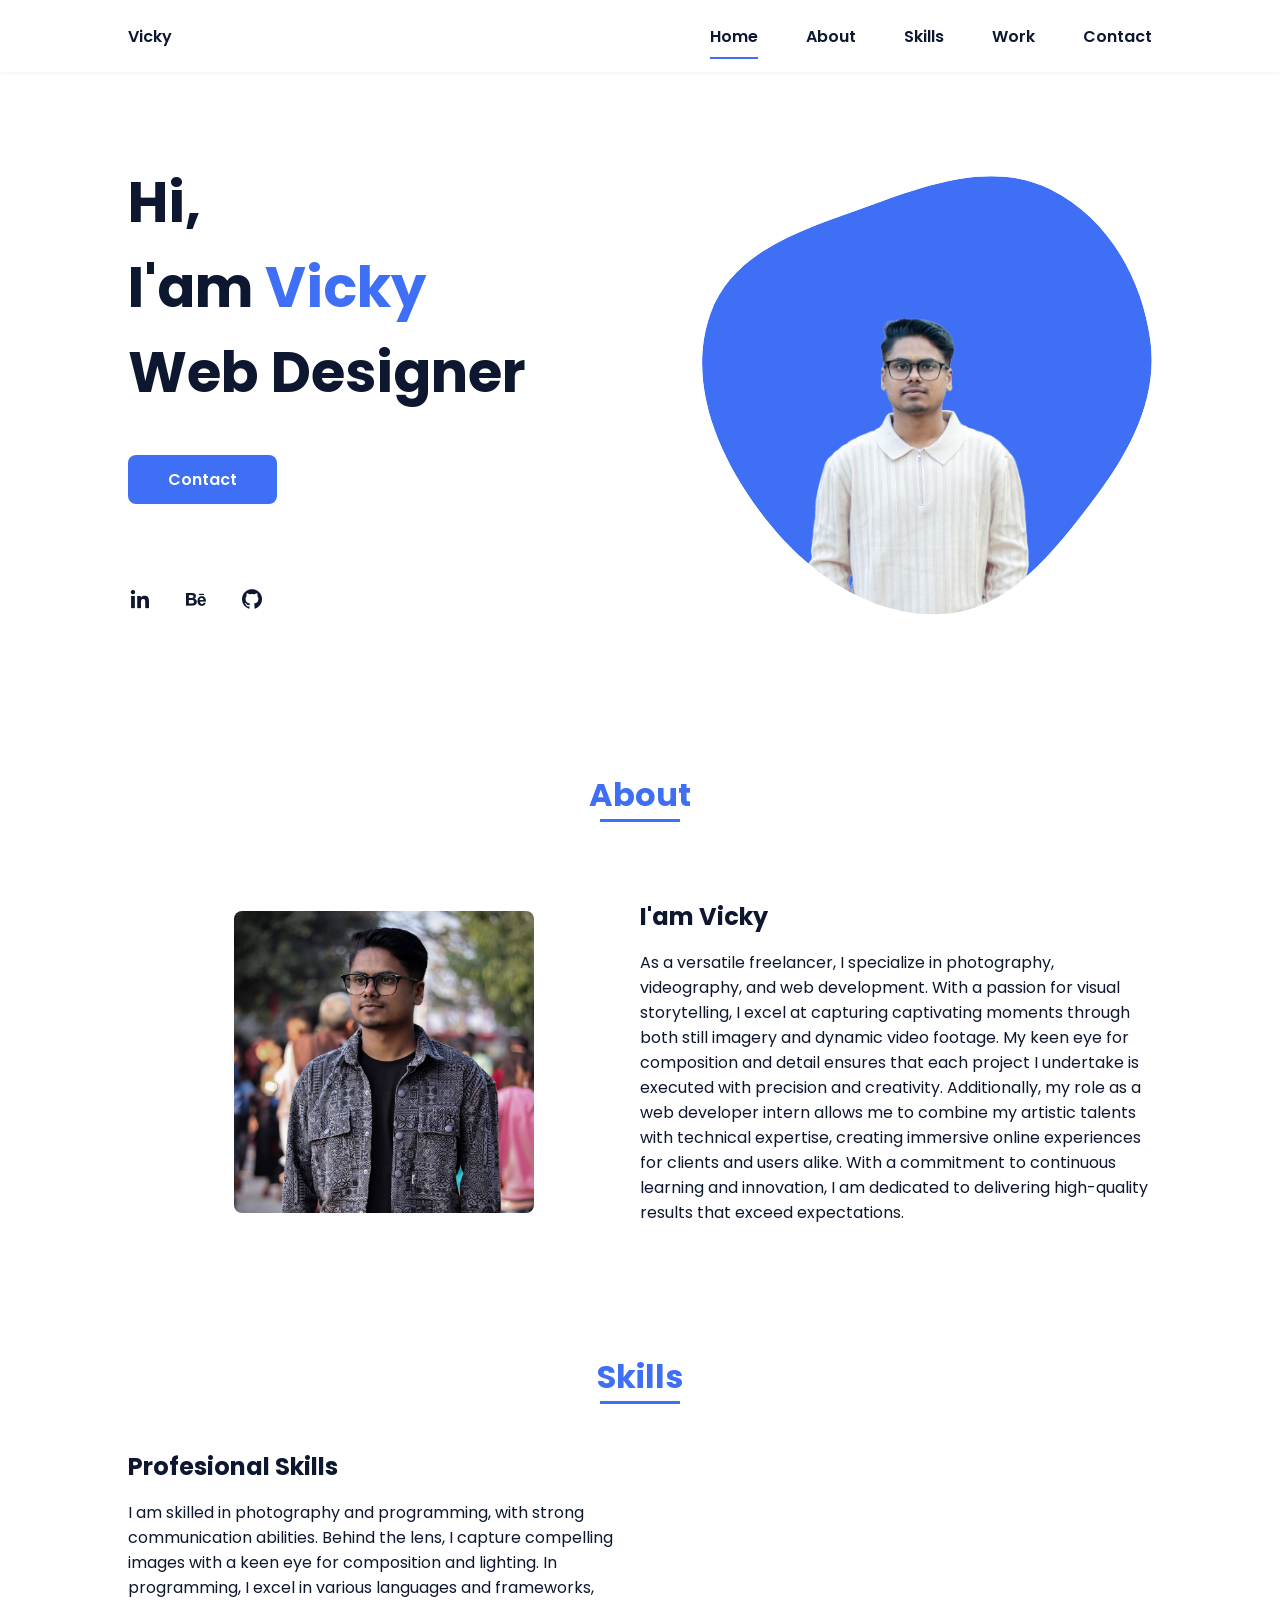
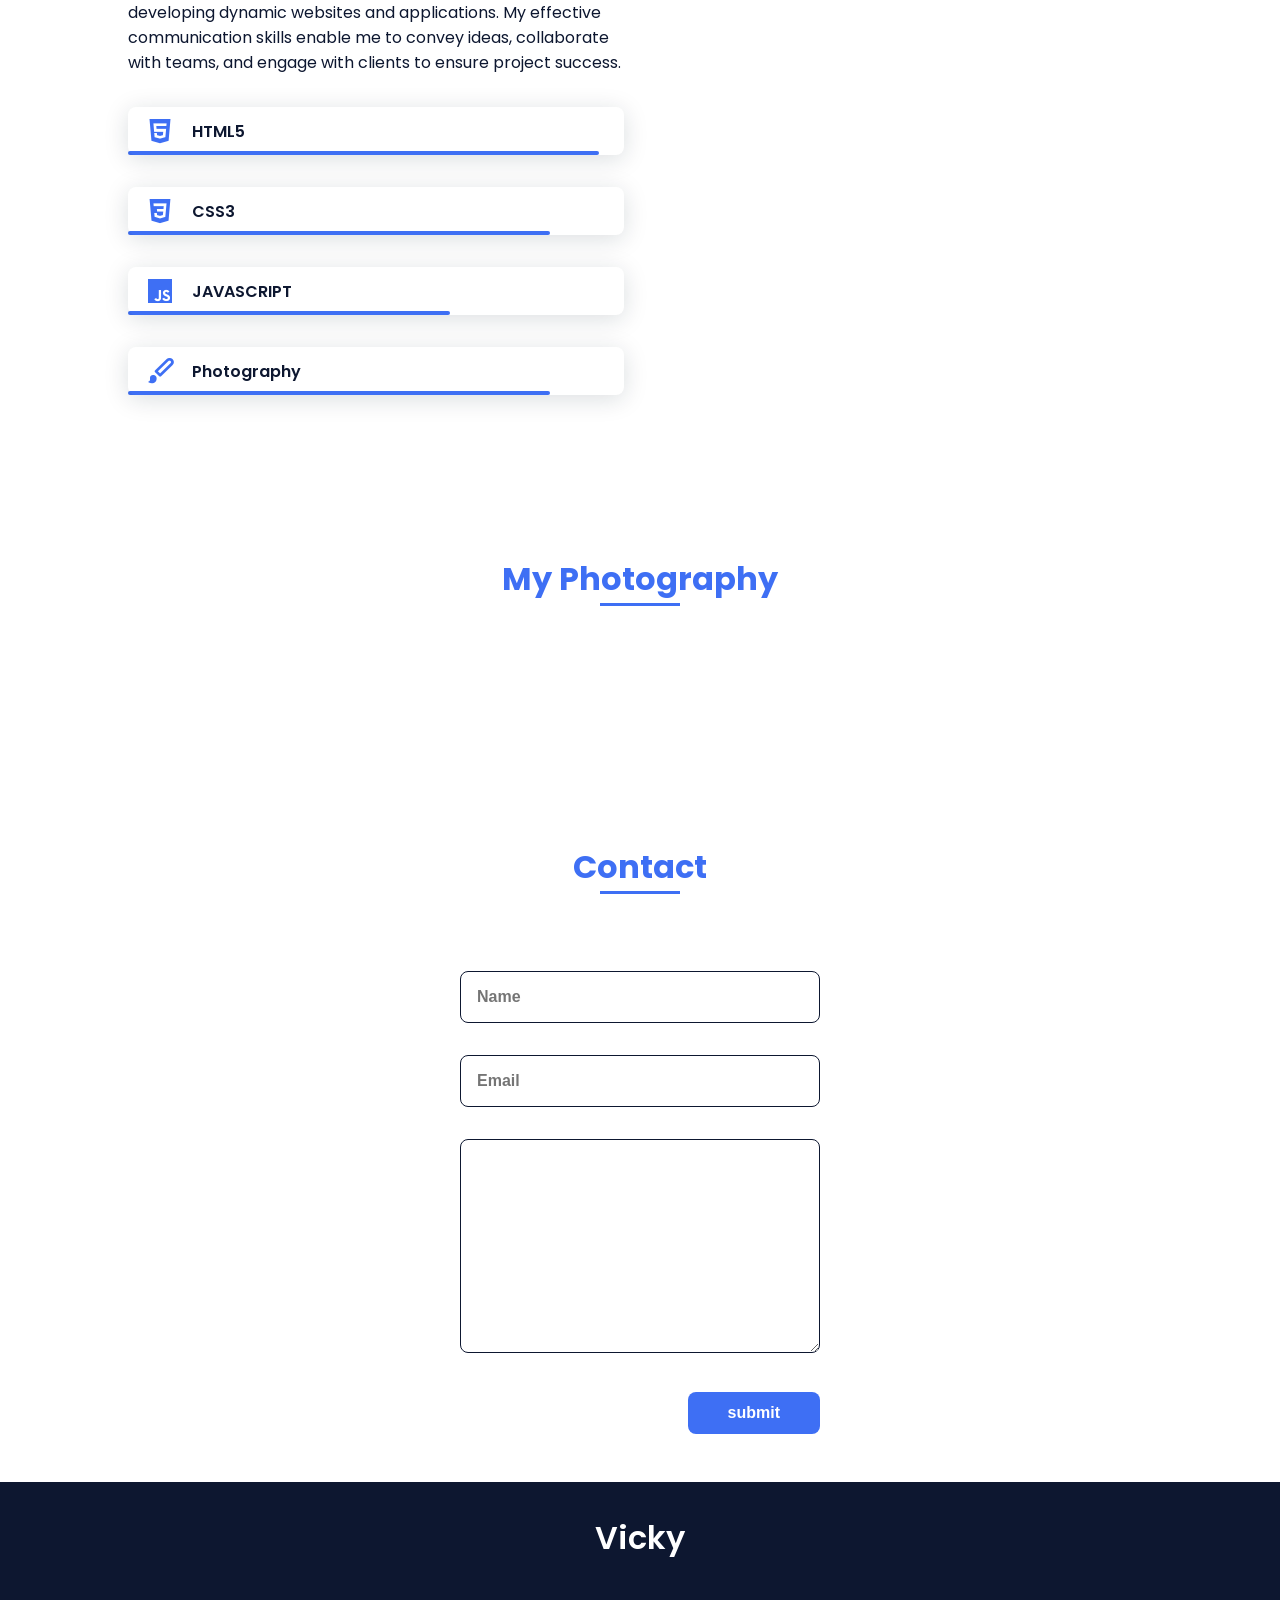
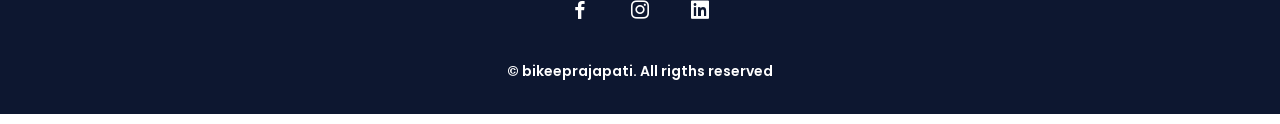
==== index.html @ 76a7f9f3 "Resume Project" ====
<!DOCTYPE html>
<html lang="en">
    <head>
        <meta charset="UTF-8">
        <meta name="viewport" content="width=device-width, initial-scale=1.0">

        <link rel="stylesheet" href="assets/css/styles.css">

        <!-- =====BOX ICONS===== -->
        <link href='https://cdn.jsdelivr.net/npm/boxicons@2.0.5/css/boxicons.min.css' rel='stylesheet'>

        <title></title>
    </head>
    <body>
        <!--===== HEADER =====-->
        <header class="l-header">
            <nav class="nav bd-grid">
                <div>
                    <a href="#" class="nav__logo">Vicky</a>
                </div>

                <div class="nav__menu" id="nav-menu">
                    <ul class="nav__list">
                        <li class="nav__item"><a href="#home" class="nav__link active-link">Home</a></li>
                        <li class="nav__item"><a href="#about" class="nav__link">About</a></li>
                        <li class="nav__item"><a href="#skills" class="nav__link">Skills</a></li>
                        <li class="nav__item"><a href="#work" class="nav__link">Work</a></li>
                        <li class="nav__item"><a href="#contact" class="nav__link">Contact</a></li>
                    </ul>
                </div>

                <div class="nav__toggle" id="nav-toggle">
                    <i class='bx bx-menu'></i>
                </div>
            </nav>
        </header>

        <main class="l-main">
            <!--===== HOME =====-->
            <section class="home bd-grid" id="home">
                <div class="home__data">
                    <h1 class="home__title">Hi,<br>I'am <span class="home__title-color">Vicky</span><br> Web Designer</h1>

                    <a href="#" class="button">Contact</a>
                </div>

                <div class="home__social">
                    <a href="" class="home__social-icon"><i class='bx bxl-linkedin'></i></a>
                    <a href="" class="home__social-icon"><i class='bx bxl-behance' ></i></a>
                    <a href="" class="home__social-icon"><i class='bx bxl-github' ></i></a>
                </div>

                <div class="home__img">
                    <svg class="home__blob" viewBox="0 0 479 467" xmlns="http://www.w3.org/2000/svg" xmlns:xlink="http://www.w3.org/1999/xlink">
                        <mask id="mask0" mask-type="alpha">
                            <path d="M9.19024 145.964C34.0253 76.5814 114.865 54.7299 184.111 29.4823C245.804 6.98884 311.86 -14.9503 370.735 14.143C431.207 44.026 467.948 107.508 477.191 174.311C485.897 237.229 454.931 294.377 416.506 344.954C373.74 401.245 326.068 462.801 255.442 466.189C179.416 469.835 111.552 422.137 65.1576 361.805C17.4835 299.81 -17.1617 219.583 9.19024 145.964Z"/>
                        </mask>
                        <g mask="url(#mask0)">
                            <path d="M9.19024 145.964C34.0253 76.5814 114.865 54.7299 184.111 29.4823C245.804 6.98884 311.86 -14.9503 370.735 14.143C431.207 44.026 467.948 107.508 477.191 174.311C485.897 237.229 454.931 294.377 416.506 344.954C373.74 401.245 326.068 462.801 255.442 466.189C179.416 469.835 111.552 422.137 65.1576 361.805C17.4835 299.81 -17.1617 219.583 9.19024 145.964Z"/>
                            <image class="home__blob-img" x="50" y="60" href="main-removebg-previewenew.png"/>
                        </g>
                    </svg>
                </div>
            </section>

            <!--===== ABOUT =====-->
            <section class="about section " id="about">
                <h2 class="section-title">About</h2>

                <div class="about__container bd-grid">
                    <div class="about__img">
                        <img src="profile.jpg" alt="">
                    </div>
                    
                    <div>
                        <h2 class="about__subtitle">I'am Vicky</h2>
                        <p class="about__text">As a versatile freelancer, I specialize in photography, videography, and web development. With a passion for visual storytelling, I excel at capturing captivating moments through both still imagery and dynamic video footage. My keen eye for composition and detail ensures that each project I undertake is executed with precision and creativity. Additionally, my role as a web developer intern allows me to combine my artistic talents with technical expertise, creating immersive online experiences for clients and users alike. With a commitment to continuous learning and innovation, I am dedicated to delivering high-quality results that exceed expectations.











                        </p>           
                    </div>                                   
                </div>
            </section>

            <!--===== SKILLS =====-->
            <section class="skills section" id="skills">
                <h2 class="section-title">Skills</h2>

                <div class="skills__container bd-grid">          
                    <div>
                        <h2 class="skills__subtitle">Profesional Skills</h2>
                        <p class="skills__text">
                            I am skilled in photography and programming, with strong communication abilities. Behind the lens, I capture compelling images with a keen eye for composition and lighting. In programming, I excel in various languages and frameworks, developing dynamic websites and applications. My effective communication skills enable me to convey ideas, collaborate with teams, and engage with clients to ensure project success.</p>
                        <div class="skills__data">
                            <div class="skills__names">
                                <i class='bx bxl-html5 skills__icon'></i>
                                <span class="skills__name">HTML5</span>
                            </div>
                            <div class="skills__bar skills__html">

                            </div>
                            <div>
                                <span class="skills__percentage"></span>
                            </div>
                        </div>
                        <div class="skills__data">
                            <div class="skills__names">
                                <i class='bx bxl-css3 skills__icon'></i>
                                <span class="skills__name">CSS3</span>
                            </div>
                            <div class="skills__bar skills__css">
                                
                            </div>
                            <div>
                                <span class="skills__percentage"></span>
                            </div>
                        </div>
                        <div class="skills__data">
                            <div class="skills__names">
                                <i class='bx bxl-javascript skills__icon' ></i>
                                <span class="skills__name">JAVASCRIPT</span>
                            </div>
                            <div class="skills__bar skills__js">
                                
                            </div>
                            <div>
                                <span class="skills__percentage"></span>
                            </div>
                        </div>
                        <div class="skills__data">
                            <div class="skills__names">
                                <i class='bx bxs-paint skills__icon'></i>
                                <span class="skills__name">Photography</span>
                            </div>
                            <div class="skills__bar skills__ux">
                                
                            </div>
                            <div>
                                <span class="skills__percentage"></span>
                            </div>
                        </div>
                    </div>
                    
                    <div>              
                        <img src="assets/img/work3.jpg" alt="" class="skills__img">
                    </div>
                </div>
            </section>

            <!--===== WORK =====-->
            <section class="work section" id="work">
                <h2 class="section-title">My Photography</h2>

                <div class="work__container bd-grid">
                    <a href="" class="work__img">
                        <img src="assets/img/work1.jpg" alt="">
                    </a>
                    <a href="" class="work__img">
                        <img src="assets/img/work2.jpg" alt="">
                    </a>
                    <a href="" class="work__img">
                        <img src="assets/img/work3.jpg" alt="">
                    </a>
                    <a href="" class="work__img">
                        <img src="assets/img/work4.jpg" alt="">
                    </a>
                    <a href="" class="work__img">
                        <img src="assets/img/work5.jpg" alt="">
                    </a>
                    <a href="" class="work__img">
                        <img src="assets/img/work6.jpg" alt="">
                    </a>
                </div>
            </section>

            <!--===== CONTACT =====-->
            <section class="contact section" id="contact">
                <h2 class="section-title">Contact</h2>

                <div class="contact__container bd-grid">
                    <form action="" class="contact__form">
                        <input type="text" placeholder="Name" class="contact__input">
                        <input type="mail" placeholder="Email" class="contact__input">
                        <textarea name="" id="" cols="0" rows="10" class="contact__input"></textarea>
                        <input type="button" value="submit" class="contact__button button">
                    </form>
                </div>
            </section>
        </main>

        <!--===== FOOTER =====-->
        <footer class="footer">
            <p class="footer__title">Vicky</p>
            <div class="footer__social">
                <a href="https://www.facebook.com/profile.php?id=100090870199863" class="footer__icon"><i class='bx bxl-facebook' ></i></a>
                <a href="https://www.instagram.com/vicky_prjptt?igsh=MXg5NXZkbGFqaWloYw%3D%3D&utm_source=qr" class="footer__icon"><i class='bx bxl-instagram' ></i></a>
                <a href="https://www.linkedin.com/in/bikee-prajapati9898/" class="footer__icon"><i class='bx bxl-linkedin-square'></i></a>
            </div>
            <p class="footer__copy">&#169; bikeeprajapati. All rigths reserved</p>
        </footer>


        <!--===== SCROLL REVEAL =====-->
        <script src="https://unpkg.com/scrollreveal"></script>

        <!--===== MAIN JS =====-->
        <script src="assets/js/main.js"></script>
    </body>
</html>
---- assets/css/styles.css ----
/*===== GOOGLE FONTS =====*/
@import url("https://fonts.googleapis.com/css2?family=Poppins:wght@400;600;700&display=swap");
/*===== VARIABLES CSS =====*/
:root {
  --header-height: 3rem;
  --font-semi: 600;
  /*===== Colores =====*/
  /*Purple 260 - Red 355 - Blue 224 - Pink 340*/
  /* HSL color mode */
  --hue-color: 224;
  --first-color: hsl(var(--hue-color), 89%, 60%);
  --second-color: hsl(var(--hue-color), 56%, 12%);
  /*===== Fuente y tipografia =====*/
  --body-font: "Poppins", sans-serif;
  --big-font-size: 2rem;
  --h2-font-size: 1.25rem;
  --normal-font-size: .938rem;
  --smaller-font-size: .75rem;
  /*===== Margenes =====*/
  --mb-2: 1rem;
  --mb-4: 2rem;
  --mb-5: 2.5rem;
  --mb-6: 3rem;
  /*===== z index =====*/
  --z-back: -10;
  --z-fixed: 100;
}
@media screen and (min-width: 968px) {
  :root {
    --big-font-size: 3.5rem;
    --h2-font-size: 2rem;
    --normal-font-size: 1rem;
    --smaller-font-size: .875rem;
  }
}

/*===== BASE =====*/
*, ::before, ::after {
  box-sizing: border-box;
}

html {
  scroll-behavior: smooth;
}

body {
  margin: var(--header-height) 0 0 0;
  font-family: var(--body-font);
  font-size: var(--normal-font-size);
  color: var(--second-color);
}

h1, h2, p {
  margin: 0;
}

ul {
  margin: 0;
  padding: 0;
  list-style: none;
}

a {
  text-decoration: none;
}

img {
  max-width: 100%;
  height: auto;
  display: block;
}

/*===== CLASS CSS ===== */
.section-title {
  position: relative;
  font-size: var(--h2-font-size);
  color: var(--first-color);
  margin-top: var(--mb-2);
  margin-bottom: var(--mb-4);
  text-align: center;
}
.section-title::after {
  position: absolute;
  content: "";
  width: 64px;
  height: 0.18rem;
  left: 0;
  right: 0;
  margin: auto;
  top: 2rem;
  background-color: var(--first-color);
}

.section {
  padding-top: 3rem;
  padding-bottom: 2rem;
}

/*===== LAYOUT =====*/
.bd-grid {
  max-width: 1024px;
  display: grid;
  margin-left: var(--mb-2);
  margin-right: var(--mb-2);
}

.l-header {
  width: 100%;
  position: fixed;
  top: 0;
  left: 0;
  z-index: var(--z-fixed);
  background-color: #fff;
  box-shadow: 0 1px 4px rgba(146, 161, 176, 0.15);
}

/*===== NAV =====*/
.nav {
  height: var(--header-height);
  display: flex;
  justify-content: space-between;
  align-items: center;
  font-weight: var(--font-semi);
}
@media screen and (max-width: 767px) {
  .nav__menu {
    position: fixed;
    top: var(--header-height);
    right: -100%;
    width: 80%;
    height: 100%;
    padding: 2rem;
    background-color: var(--second-color);
    transition: 0.5s;
  }
}
.nav__item {
  margin-bottom: var(--mb-4);
}
.nav__link {
  position: relative;
  color: #fff;
}
.nav__link:hover {
  position: relative;
}
.nav__link:hover::after {
  position: absolute;
  content: "";
  width: 100%;
  height: 0.18rem;
  left: 0;
  top: 2rem;
  background-color: var(--first-color);
}
.nav__logo {
  color: var(--second-color);
}
.nav__toggle {
  color: var(--second-color);
  font-size: 1.5rem;
  cursor: pointer;
}

/*Active menu*/
.active-link::after {
  position: absolute;
  content: "";
  width: 100%;
  height: 0.18rem;
  left: 0;
  top: 2rem;
  background-color: var(--first-color);
}

/*=== Show menu ===*/
.show {
  right: 0;
}

/*===== HOME =====*/
.home {
  position: relative;
  row-gap: 5rem;
  padding: 4rem 0 5rem;
}
.home__data {
  align-self: center;
}
.home__title {
  font-size: var(--big-font-size);
  margin-bottom: var(--mb-5);
}
.home__title-color {
  color: var(--first-color);
}
.home__social {
  display: flex;
  flex-direction: column;
}
.home__social-icon {
  width: max-content;
  margin-bottom: var(--mb-2);
  font-size: 1.5rem;
  color: var(--second-color);
}
.home__social-icon:hover {
  color: var(--first-color);
}
.home__img {
  position: absolute;
  right: 0;
  bottom: 0;
  width: 260px;
}
.home__blob {
  fill: var(--first-color);
}
.home__blob-img {
  width: 360px;
}

/*BUTTONS*/
.button {
  display: inline-block;
  background-color: var(--first-color);
  color: #fff;
  padding: 0.75rem 2.5rem;
  font-weight: var(--font-semi);
  border-radius: 0.5rem;
  transition: 0.3s;
}
.button:hover {
  box-shadow: 0px 10px 36px rgba(0, 0, 0, 0.15);
}

/* ===== ABOUT =====*/
.about__container {
  row-gap: 2rem;
  text-align: center;
}
.about__subtitle {
  margin-bottom: var(--mb-2);
}
.about__img {
  justify-self: center;
}
.about__img img {
  width: 200px;
  border-radius: 0.5rem;
}

/* ===== SKILLS =====*/
.skills__container {
  row-gap: 2rem;
  text-align: center;
}
.skills__subtitle {
  margin-bottom: var(--mb-2);
}
.skills__text {
  margin-bottom: var(--mb-4);
}
.skills__data {
  display: flex;
  justify-content: space-between;
  align-items: center;
  position: relative;
  font-weight: var(--font-semi);
  padding: 0.5rem 1rem;
  margin-bottom: var(--mb-4);
  border-radius: 0.5rem;
  box-shadow: 0px 4px 25px rgba(14, 36, 49, 0.15);
}
.skills__icon {
  font-size: 2rem;
  margin-right: var(--mb-2);
  color: var(--first-color);
}
.skills__names {
  display: flex;
  align-items: center;
}
.skills__bar {
  position: absolute;
  left: 0;
  bottom: 0;
  background-color: var(--first-color);
  height: 0.25rem;
  border-radius: 0.5rem;
  z-index: var(--z-back);
}
.skills__html {
  width: 95%;
}
.skills__css {
  width: 85%;
}
.skills__js {
  width: 65%;
}
.skills__ux {
  width: 85%;
}
.skills__img {
  border-radius: 0.5rem;
}

/* ===== WORK =====*/
.work__container {
  row-gap: 2rem;
}
.work__img {
  box-shadow: 0px 4px 25px rgba(14, 36, 49, 0.15);
  border-radius: 0.5rem;
  overflow: hidden;
}
.work__img img {
  transition: 1s;
}
.work__img img:hover {
  transform: scale(1.1);
}

/* ===== CONTACT =====*/
.contact__input {
  width: 100%;
  font-size: var(--normal-font-size);
  font-weight: var(--font-semi);
  padding: 1rem;
  border-radius: 0.5rem;
  border: 1.5px solid var(--second-color);
  outline: none;
  margin-bottom: var(--mb-4);
}
.contact__button {
  display: block;
  border: none;
  outline: none;
  font-size: var(--normal-font-size);
  cursor: pointer;
  margin-left: auto;
}

/* ===== FOOTER =====*/
.footer {
  background-color: var(--second-color);
  color: #fff;
  text-align: center;
  font-weight: var(--font-semi);
  padding: 2rem 0;
}
.footer__title {
  font-size: 2rem;
  margin-bottom: var(--mb-4);
}
.footer__social {
  margin-bottom: var(--mb-4);
}
.footer__icon {
  font-size: 1.5rem;
  color: #fff;
  margin: 0 var(--mb-2);
}
.footer__copy {
  font-size: var(--smaller-font-size);
}

/* ===== MEDIA QUERIES=====*/
@media screen and (max-width: 320px) {
  .home {
    row-gap: 2rem;
  }
  .home__img {
    width: 200px;
  }
}
@media screen and (min-width: 576px) {
  .home {
    padding: 4rem 0 2rem;
  }
  .home__social {
    padding-top: 0;
    padding-bottom: 2.5rem;
    flex-direction: row;
    align-self: flex-end;
  }
  .home__social-icon {
    margin-bottom: 0;
    margin-right: var(--mb-4);
  }
  .home__img {
    width: 300px;
    bottom: 25%;
  }
  .about__container {
    grid-template-columns: repeat(2, 1fr);
    align-items: center;
    text-align: initial;
  }
  .skills__container {
    grid-template-columns: 0.7fr;
    justify-content: center;
    column-gap: 1rem;
  }
  .work__container {
    grid-template-columns: repeat(2, 1fr);
    column-gap: 2rem;
    padding-top: 2rem;
  }
  .contact__form {
    width: 360px;
    padding-top: 2rem;
  }
  .contact__container {
    justify-items: center;
  }
}
@media screen and (min-width: 768px) {
  body {
    margin: 0;
  }
  .section {
    padding-top: 4rem;
    padding-bottom: 3rem;
  }
  .section-title {
    margin-bottom: var(--mb-6);
  }
  .section-title::after {
    width: 80px;
    top: 3rem;
  }
  .nav {
    height: calc(var(--header-height) + 1.5rem);
  }
  .nav__list {
    display: flex;
    padding-top: 0;
  }
  .nav__item {
    margin-left: var(--mb-6);
    margin-bottom: 0;
  }
  .nav__toggle {
    display: none;
  }
  .nav__link {
    color: var(--second-color);
  }
  .home {
    padding: 8rem 0 2rem;
  }
  .home__img {
    width: 400px;
    bottom: 10%;
  }
  .about__container {
    padding-top: 2rem;
  }
  .about__img img {
    width: 300px;
  }
  .skills__container {
    grid-template-columns: repeat(2, 1fr);
    column-gap: 2rem;
    align-items: center;
    text-align: initial;
  }
  .work__container {
    grid-template-columns: repeat(3, 1fr);
    column-gap: 2rem;
  }
}
@media screen and (min-width: 992px) {
  .bd-grid {
    margin-left: auto;
    margin-right: auto;
  }
  .home {
    padding: 10rem 0 2rem;
  }
  .home__img {
    width: 450px;
  }
}
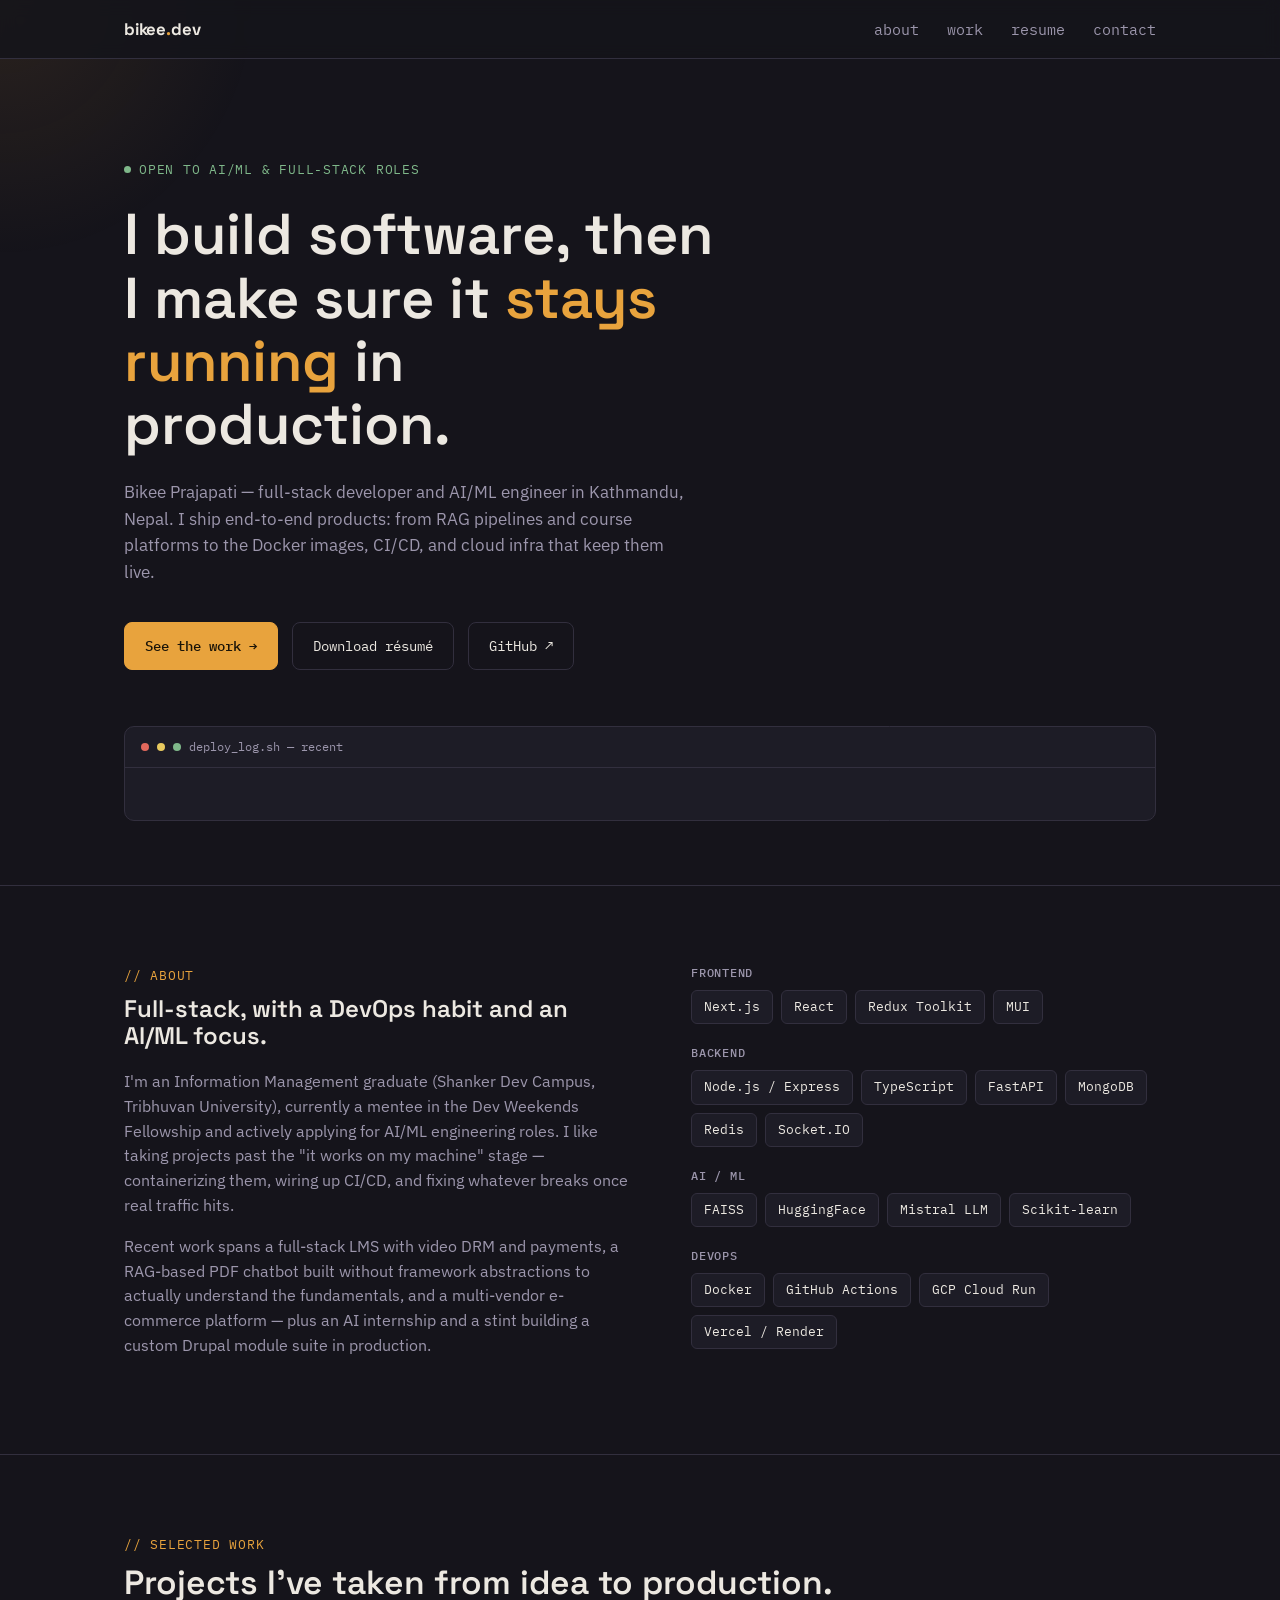
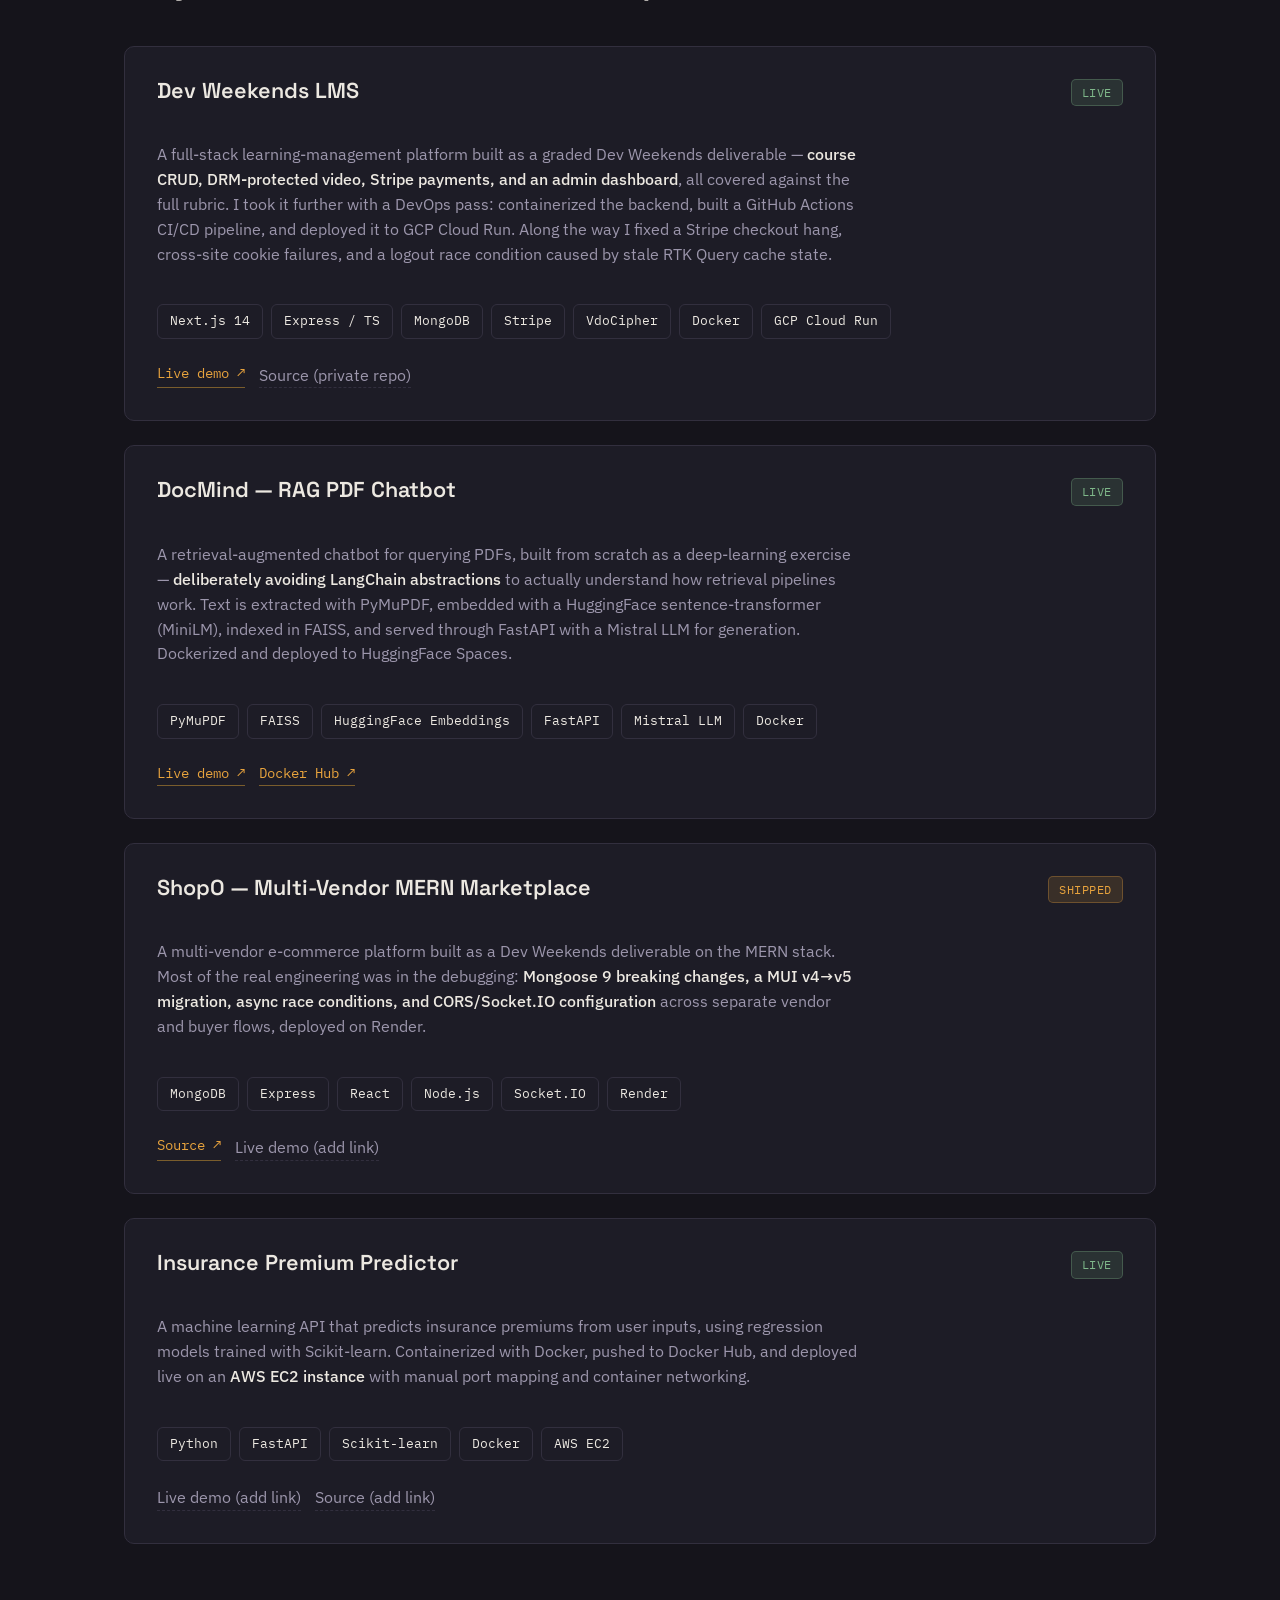
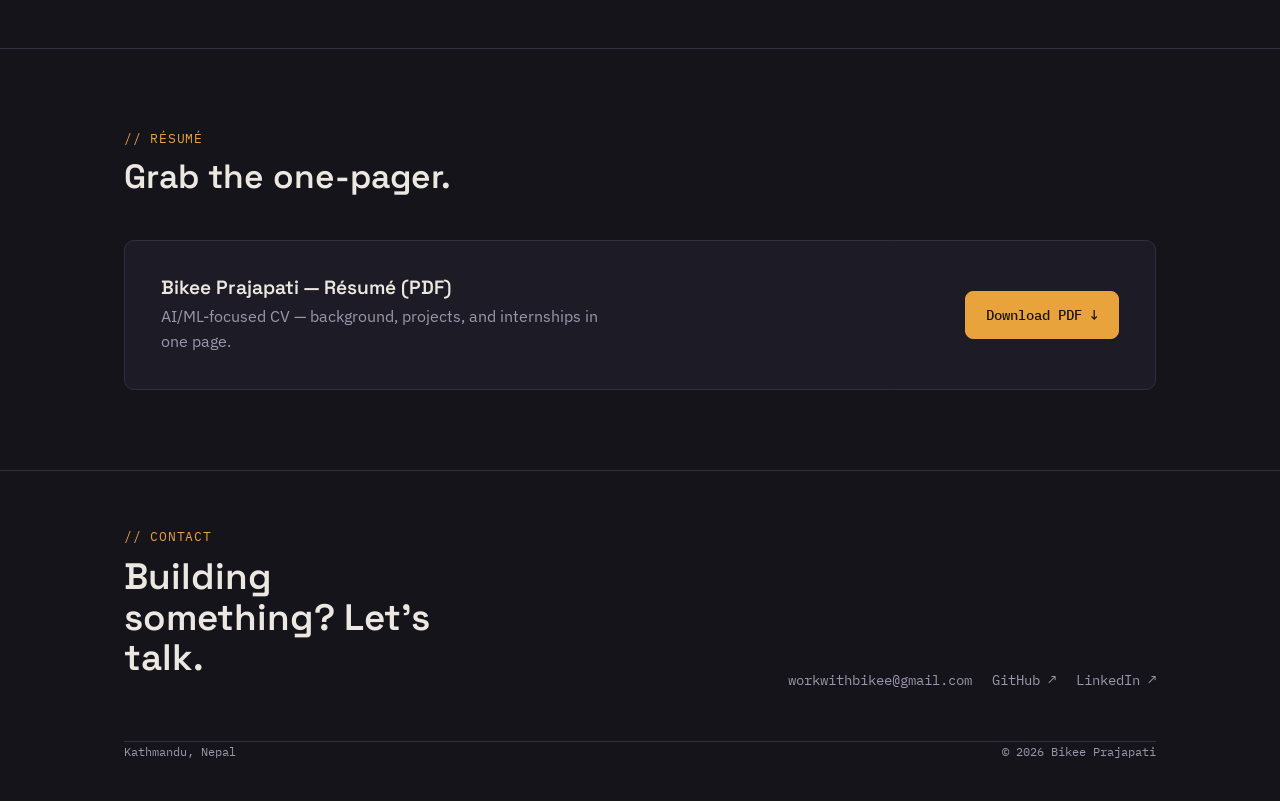
==== commit 46cd4736: "feat: update the  portfolio" ====
--- a/index.html
+++ b/index.html
@@ -1,218 +1,613 @@
-<!DOCTYPE html>
+<!doctype html>
 <html lang="en">
-    <head>
-        <meta charset="UTF-8">
-        <meta name="viewport" content="width=device-width, initial-scale=1.0">
-
-        <link rel="stylesheet" href="assets/css/styles.css">
-
-        <!-- =====BOX ICONS===== -->
-        <link href='https://cdn.jsdelivr.net/npm/boxicons@2.0.5/css/boxicons.min.css' rel='stylesheet'>
-
-        <title></title>
-    </head>
-    <body>
-        <!--===== HEADER =====-->
-        <header class="l-header">
-            <nav class="nav bd-grid">
-                <div>
-                    <a href="#" class="nav__logo">Vicky</a>
-                </div>
-
-                <div class="nav__menu" id="nav-menu">
-                    <ul class="nav__list">
-                        <li class="nav__item"><a href="#home" class="nav__link active-link">Home</a></li>
-                        <li class="nav__item"><a href="#about" class="nav__link">About</a></li>
-                        <li class="nav__item"><a href="#skills" class="nav__link">Skills</a></li>
-                        <li class="nav__item"><a href="#work" class="nav__link">Work</a></li>
-                        <li class="nav__item"><a href="#contact" class="nav__link">Contact</a></li>
-                    </ul>
-                </div>
-
-                <div class="nav__toggle" id="nav-toggle">
-                    <i class='bx bx-menu'></i>
-                </div>
-            </nav>
-        </header>
-
-        <main class="l-main">
-            <!--===== HOME =====-->
-            <section class="home bd-grid" id="home">
-                <div class="home__data">
-                    <h1 class="home__title">Hi,<br>I'am <span class="home__title-color">Vicky</span><br> Web Designer</h1>
-
-                    <a href="#" class="button">Contact</a>
-                </div>
-
-                <div class="home__social">
-                    <a href="" class="home__social-icon"><i class='bx bxl-linkedin'></i></a>
-                    <a href="" class="home__social-icon"><i class='bx bxl-behance' ></i></a>
-                    <a href="" class="home__social-icon"><i class='bx bxl-github' ></i></a>
-                </div>
-
-                <div class="home__img">
-                    <svg class="home__blob" viewBox="0 0 479 467" xmlns="http://www.w3.org/2000/svg" xmlns:xlink="http://www.w3.org/1999/xlink">
-                        <mask id="mask0" mask-type="alpha">
-                            <path d="M9.19024 145.964C34.0253 76.5814 114.865 54.7299 184.111 29.4823C245.804 6.98884 311.86 -14.9503 370.735 14.143C431.207 44.026 467.948 107.508 477.191 174.311C485.897 237.229 454.931 294.377 416.506 344.954C373.74 401.245 326.068 462.801 255.442 466.189C179.416 469.835 111.552 422.137 65.1576 361.805C17.4835 299.81 -17.1617 219.583 9.19024 145.964Z"/>
-                        </mask>
-                        <g mask="url(#mask0)">
-                            <path d="M9.19024 145.964C34.0253 76.5814 114.865 54.7299 184.111 29.4823C245.804 6.98884 311.86 -14.9503 370.735 14.143C431.207 44.026 467.948 107.508 477.191 174.311C485.897 237.229 454.931 294.377 416.506 344.954C373.74 401.245 326.068 462.801 255.442 466.189C179.416 469.835 111.552 422.137 65.1576 361.805C17.4835 299.81 -17.1617 219.583 9.19024 145.964Z"/>
-                            <image class="home__blob-img" x="50" y="60" href="main-removebg-previewenew.png"/>
-                        </g>
-                    </svg>
-                </div>
-            </section>
-
-            <!--===== ABOUT =====-->
-            <section class="about section " id="about">
-                <h2 class="section-title">About</h2>
-
-                <div class="about__container bd-grid">
-                    <div class="about__img">
-                        <img src="profile.jpg" alt="">
-                    </div>
-                    
-                    <div>
-                        <h2 class="about__subtitle">I'am Vicky</h2>
-                        <p class="about__text">As a versatile freelancer, I specialize in photography, videography, and web development. With a passion for visual storytelling, I excel at capturing captivating moments through both still imagery and dynamic video footage. My keen eye for composition and detail ensures that each project I undertake is executed with precision and creativity. Additionally, my role as a web developer intern allows me to combine my artistic talents with technical expertise, creating immersive online experiences for clients and users alike. With a commitment to continuous learning and innovation, I am dedicated to delivering high-quality results that exceed expectations.
-
-
-
-
-
-
-
-
-
-
-
-                        </p>           
-                    </div>                                   
-                </div>
-            </section>
-
-            <!--===== SKILLS =====-->
-            <section class="skills section" id="skills">
-                <h2 class="section-title">Skills</h2>
-
-                <div class="skills__container bd-grid">          
-                    <div>
-                        <h2 class="skills__subtitle">Profesional Skills</h2>
-                        <p class="skills__text">
-                            I am skilled in photography and programming, with strong communication abilities. Behind the lens, I capture compelling images with a keen eye for composition and lighting. In programming, I excel in various languages and frameworks, developing dynamic websites and applications. My effective communication skills enable me to convey ideas, collaborate with teams, and engage with clients to ensure project success.</p>
-                        <div class="skills__data">
-                            <div class="skills__names">
-                                <i class='bx bxl-html5 skills__icon'></i>
-                                <span class="skills__name">HTML5</span>
-                            </div>
-                            <div class="skills__bar skills__html">
-
-                            </div>
-                            <div>
-                                <span class="skills__percentage"></span>
-                            </div>
-                        </div>
-                        <div class="skills__data">
-                            <div class="skills__names">
-                                <i class='bx bxl-css3 skills__icon'></i>
-                                <span class="skills__name">CSS3</span>
-                            </div>
-                            <div class="skills__bar skills__css">
-                                
-                            </div>
-                            <div>
-                                <span class="skills__percentage"></span>
-                            </div>
-                        </div>
-                        <div class="skills__data">
-                            <div class="skills__names">
-                                <i class='bx bxl-javascript skills__icon' ></i>
-                                <span class="skills__name">JAVASCRIPT</span>
-                            </div>
-                            <div class="skills__bar skills__js">
-                                
-                            </div>
-                            <div>
-                                <span class="skills__percentage"></span>
-                            </div>
-                        </div>
-                        <div class="skills__data">
-                            <div class="skills__names">
-                                <i class='bx bxs-paint skills__icon'></i>
-                                <span class="skills__name">Photography</span>
-                            </div>
-                            <div class="skills__bar skills__ux">
-                                
-                            </div>
-                            <div>
-                                <span class="skills__percentage"></span>
-                            </div>
-                        </div>
-                    </div>
-                    
-                    <div>              
-                        <img src="assets/img/work3.jpg" alt="" class="skills__img">
-                    </div>
-                </div>
-            </section>
-
-            <!--===== WORK =====-->
-            <section class="work section" id="work">
-                <h2 class="section-title">My Photography</h2>
-
-                <div class="work__container bd-grid">
-                    <a href="" class="work__img">
-                        <img src="assets/img/work1.jpg" alt="">
-                    </a>
-                    <a href="" class="work__img">
-                        <img src="assets/img/work2.jpg" alt="">
-                    </a>
-                    <a href="" class="work__img">
-                        <img src="assets/img/work3.jpg" alt="">
-                    </a>
-                    <a href="" class="work__img">
-                        <img src="assets/img/work4.jpg" alt="">
-                    </a>
-                    <a href="" class="work__img">
-                        <img src="assets/img/work5.jpg" alt="">
-                    </a>
-                    <a href="" class="work__img">
-                        <img src="assets/img/work6.jpg" alt="">
-                    </a>
-                </div>
-            </section>
-
-            <!--===== CONTACT =====-->
-            <section class="contact section" id="contact">
-                <h2 class="section-title">Contact</h2>
-
-                <div class="contact__container bd-grid">
-                    <form action="" class="contact__form">
-                        <input type="text" placeholder="Name" class="contact__input">
-                        <input type="mail" placeholder="Email" class="contact__input">
-                        <textarea name="" id="" cols="0" rows="10" class="contact__input"></textarea>
-                        <input type="button" value="submit" class="contact__button button">
-                    </form>
-                </div>
-            </section>
-        </main>
-
-        <!--===== FOOTER =====-->
-        <footer class="footer">
-            <p class="footer__title">Vicky</p>
-            <div class="footer__social">
-                <a href="https://www.facebook.com/profile.php?id=100090870199863" class="footer__icon"><i class='bx bxl-facebook' ></i></a>
-                <a href="https://www.instagram.com/vicky_prjptt?igsh=MXg5NXZkbGFqaWloYw%3D%3D&utm_source=qr" class="footer__icon"><i class='bx bxl-instagram' ></i></a>
-                <a href="https://www.linkedin.com/in/bikee-prajapati9898/" class="footer__icon"><i class='bx bxl-linkedin-square'></i></a>
-            </div>
-            <p class="footer__copy">&#169; bikeeprajapati. All rigths reserved</p>
-        </footer>
-
-
-        <!--===== SCROLL REVEAL =====-->
-        <script src="https://unpkg.com/scrollreveal"></script>
-
-        <!--===== MAIN JS =====-->
-        <script src="assets/js/main.js"></script>
-    </body>
+<head>
+<meta charset="UTF-8" />
+<meta name="viewport" content="width=device-width, initial-scale=1.0" />
+<title>Bikee Prajapati — Full-Stack &amp; AI/ML Engineer</title>
+<meta name="description" content="Portfolio of Bikee Prajapati — full-stack developer, AI/ML engineer, and DevOps practitioner based in Kathmandu, Nepal." />
+<link rel="preconnect" href="https://fonts.googleapis.com">
+<link rel="preconnect" href="https://fonts.gstatic.com" crossorigin>
+<link href="https://fonts.googleapis.com/css2?family=Space+Grotesk:wght@400;500;600;700&family=IBM+Plex+Sans:wght@400;500;600&family=IBM+Plex+Mono:wght@400;500&display=swap" rel="stylesheet">
+<style>
+  :root{
+    --bg: #15141b;
+    --surface: #1d1c26;
+    --surface-2: #24222f;
+    --line: #322f3e;
+    --text: #ece8e1;
+    --text-muted: #9c96ac;
+    --accent: #e8a33d;
+    --accent-dim: #7a5d2c;
+    --good: #7fb88a;
+    --radius: 10px;
+    --maxw: 1080px;
+  }
+  *{box-sizing:border-box;}
+  html{scroll-behavior:smooth;}
+  body{
+    margin:0;
+    background:var(--bg);
+    color:var(--text);
+    font-family:'IBM Plex Sans', system-ui, sans-serif;
+    line-height:1.55;
+    -webkit-font-smoothing:antialiased;
+  }
+  h1,h2,h3{
+    font-family:'Space Grotesk', system-ui, sans-serif;
+    font-weight:600;
+    line-height:1.1;
+    margin:0;
+  }
+  .mono{font-family:'IBM Plex Mono', monospace;}
+  a{color:inherit;}
+  .wrap{max-width:var(--maxw); margin:0 auto; padding:0 24px;}
+  ::selection{background:var(--accent); color:#15141b;}
+  :focus-visible{outline:2px solid var(--accent); outline-offset:3px;}
+
+  @media (prefers-reduced-motion: reduce){
+    *{animation-duration:0.01ms !important; animation-iteration-count:1 !important; transition-duration:0.01ms !important; scroll-behavior:auto !important;}
+    .reveal{opacity:1 !important; transform:none !important;}
+  }
+
+  /* ANIMATION LAYER */
+  .reveal{
+    opacity:0;
+    transform:translateY(28px);
+    transition:opacity 0.7s cubic-bezier(.16,.8,.24,1), transform 0.7s cubic-bezier(.16,.8,.24,1);
+  }
+  .reveal.in{opacity:1; transform:translateY(0);}
+  .reveal-stagger > *{
+    opacity:0; transform:translateY(22px);
+    transition:opacity 0.6s cubic-bezier(.16,.8,.24,1), transform 0.6s cubic-bezier(.16,.8,.24,1);
+  }
+  .reveal-stagger.in > *{opacity:1; transform:translateY(0);}
+  .reveal-stagger.in > *:nth-child(1){transition-delay:0.02s;}
+  .reveal-stagger.in > *:nth-child(2){transition-delay:0.10s;}
+  .reveal-stagger.in > *:nth-child(3){transition-delay:0.18s;}
+  .reveal-stagger.in > *:nth-child(4){transition-delay:0.26s;}
+  .reveal-stagger.in > *:nth-child(5){transition-delay:0.34s;}
+
+  @keyframes rise-in{
+    from{opacity:0; transform:translateY(20px);}
+    to{opacity:1; transform:translateY(0);}
+  }
+  .hero-anim > *{
+    opacity:0;
+    animation:rise-in 0.8s cubic-bezier(.16,.8,.24,1) forwards;
+  }
+  .hero-anim > *:nth-child(1){animation-delay:0.05s;}
+  .hero-anim > *:nth-child(2){animation-delay:0.16s;}
+  .hero-anim > *:nth-child(3){animation-delay:0.27s;}
+  .hero-anim > *:nth-child(4){animation-delay:0.38s;}
+  .hero-anim > *:nth-child(5){animation-delay:0.5s;}
+
+  body{position:relative;}
+  .glow-cursor{
+    position:fixed; top:0; left:0; width:520px; height:520px;
+    pointer-events:none; z-index:0; border-radius:50%;
+    background:radial-gradient(circle, rgba(232,163,61,0.10), transparent 70%);
+    transform:translate(-50%,-50%);
+    transition:opacity 0.3s ease;
+    opacity:0;
+  }
+  @media (hover:hover) and (pointer:fine){ .glow-cursor{opacity:1;} }
+
+  .navlinks a{position:relative; padding-bottom:3px;}
+  .navlinks a::after{
+    content:''; position:absolute; left:0; bottom:0; width:0; height:1px;
+    background:var(--accent); transition:width 0.25s ease;
+  }
+  .navlinks a:hover::after{width:100%;}
+
+  .project{
+    transform:translateY(0);
+    transition:border-color 0.2s ease, transform 0.3s cubic-bezier(.16,.8,.24,1), box-shadow 0.3s ease;
+  }
+  .project:hover{
+    transform:translateY(-4px);
+    box-shadow:0 14px 32px -18px rgba(0,0,0,0.55);
+  }
+  .chip{transition:border-color 0.2s ease, transform 0.2s ease, color 0.2s ease;}
+  .project:hover .chip{border-color:var(--accent-dim);}
+  .btn{will-change:transform;}
+  .brand{transition:letter-spacing 0.3s ease;}
+  .brand:hover{letter-spacing:0.01em;}
+
+  .pulse-ring{position:relative;}
+  .status-live{position:relative; overflow:hidden;}
+  .status-live::before{
+    content:''; position:absolute; inset:0;
+    background:linear-gradient(90deg, transparent, rgba(127,184,138,0.25), transparent);
+    transform:translateX(-100%);
+    animation:sheen 3.2s ease-in-out infinite;
+  }
+  @keyframes sheen{
+    0%,60%{transform:translateX(-100%);}
+    100%{transform:translateX(100%);}
+  }
+
+  /* NAV */
+  header{
+    position:sticky; top:0; z-index:50;
+    background:rgba(21,20,27,0.85);
+    backdrop-filter:blur(8px);
+    border-bottom:1px solid var(--line);
+  }
+  nav.wrap{
+    display:flex; align-items:center; justify-content:space-between;
+    padding-top:16px; padding-bottom:16px;
+  }
+  .brand{
+    font-family:'Space Grotesk', sans-serif;
+    font-weight:700; font-size:1.05rem; letter-spacing:-0.01em;
+    text-decoration:none;
+  }
+  .brand .dot{color:var(--accent);}
+  .navlinks{display:flex; gap:28px; list-style:none; margin:0; padding:0;}
+  .navlinks a{
+    text-decoration:none; color:var(--text-muted); font-size:0.92rem;
+    font-family:'IBM Plex Mono', monospace;
+    transition:color 0.15s ease;
+  }
+  .navlinks a:hover{color:var(--text);}
+  @media (max-width:640px){ .navlinks{display:none;} }
+
+  /* HERO */
+  .hero{
+    padding:96px 0 64px;
+    border-bottom:1px solid var(--line);
+    position:relative;
+  }
+  .eyebrow{
+    display:inline-flex; align-items:center; gap:8px;
+    font-family:'IBM Plex Mono', monospace;
+    font-size:0.8rem; letter-spacing:0.06em; text-transform:uppercase;
+    color:var(--good); margin-bottom:24px;
+  }
+  .pulse{
+    width:7px; height:7px; border-radius:50%; background:var(--good);
+    box-shadow:0 0 0 0 rgba(127,184,138,0.6);
+    animation:pulse 2s infinite;
+  }
+  @keyframes pulse{
+    0%{box-shadow:0 0 0 0 rgba(127,184,138,0.55);}
+    70%{box-shadow:0 0 0 8px rgba(127,184,138,0);}
+    100%{box-shadow:0 0 0 0 rgba(127,184,138,0);}
+  }
+  .hero h1{
+    font-size:clamp(2.2rem, 5.5vw, 3.6rem);
+    max-width:16ch;
+    margin-bottom:22px;
+  }
+  .hero h1 .accent{color:var(--accent);}
+  .hero p.lede{
+    max-width:56ch; color:var(--text-muted); font-size:1.08rem;
+    margin-bottom:36px;
+  }
+  .hero-actions{display:flex; gap:14px; flex-wrap:wrap;}
+  .btn{
+    display:inline-flex; align-items:center; gap:8px;
+    padding:12px 20px; border-radius:8px;
+    font-family:'IBM Plex Mono', monospace; font-size:0.9rem;
+    text-decoration:none; border:1px solid var(--line);
+    transition:transform 0.15s ease, border-color 0.15s ease, background 0.15s ease;
+  }
+  .btn:hover{transform:translateY(-1px);}
+  .btn-primary{background:var(--accent); color:#1a1408; border-color:var(--accent); font-weight:500;}
+  .btn-primary:hover{background:#f0ae4d;}
+  .btn-ghost{color:var(--text); background:transparent;}
+  .btn-ghost:hover{border-color:var(--accent); color:var(--accent);}
+
+  /* DEPLOY LOG TICKER — signature element */
+  .ticker-wrap{
+    margin-top:56px;
+    border:1px solid var(--line);
+    border-radius:var(--radius);
+    background:var(--surface);
+    overflow:hidden;
+  }
+  .ticker-head{
+    display:flex; align-items:center; gap:8px;
+    padding:10px 16px; border-bottom:1px solid var(--line);
+    font-family:'IBM Plex Mono', monospace; font-size:0.78rem;
+    color:var(--text-muted);
+  }
+  .ticker-head span.dot{width:8px; height:8px; border-radius:50%; display:inline-block;}
+  .d1{background:#e2685c;} .d2{background:#e8c95e;} .d3{background:var(--good);}
+  .ticker-viewport{overflow:hidden; white-space:nowrap; padding:14px 0;}
+  .ticker-track{
+    display:inline-block;
+    font-family:'IBM Plex Mono', monospace; font-size:0.86rem;
+    animation:scroll-left 34s linear infinite;
+    padding-left:100%;
+  }
+  .ticker-track span{margin-right:48px; color:var(--text-muted);}
+  .ticker-track span.ok{color:var(--good);}
+  @keyframes scroll-left{
+    from{transform:translateX(0);}
+    to{transform:translateX(-100%);}
+  }
+
+  section{padding:80px 0; border-bottom:1px solid var(--line);}
+  .section-head{margin-bottom:44px;}
+  .section-tag{
+    font-family:'IBM Plex Mono', monospace; font-size:0.8rem;
+    color:var(--accent); text-transform:uppercase; letter-spacing:0.06em;
+    display:block; margin-bottom:10px;
+  }
+  .section-head h2{font-size:clamp(1.6rem, 3vw, 2.1rem);}
+
+  /* ABOUT / STACK */
+  .about-grid{display:grid; grid-template-columns:1.1fr 1fr; gap:56px;}
+  @media (max-width:800px){ .about-grid{grid-template-columns:1fr;} }
+  .about-grid p{color:var(--text-muted); margin:0 0 16px;}
+  .stack-group{margin-bottom:22px;}
+  .stack-group h3{
+    font-family:'IBM Plex Mono', monospace; font-size:0.78rem;
+    color:var(--text-muted); text-transform:uppercase; letter-spacing:0.06em;
+    margin-bottom:10px; font-weight:500;
+  }
+  .chips{display:flex; flex-wrap:wrap; gap:8px;}
+  .chip{
+    font-family:'IBM Plex Mono', monospace; font-size:0.82rem;
+    padding:6px 12px; border:1px solid var(--line); border-radius:6px;
+    background:var(--surface); color:var(--text);
+  }
+
+  /* PROJECTS */
+  .project{
+    display:grid; grid-template-columns:1fr; gap:18px;
+    padding:32px; margin-bottom:24px;
+    background:var(--surface); border:1px solid var(--line); border-radius:var(--radius);
+    transition:border-color 0.2s ease;
+  }
+  .project:hover{border-color:var(--accent-dim);}
+  .project-top{
+    display:flex; justify-content:space-between; align-items:flex-start; gap:16px; flex-wrap:wrap;
+  }
+  .project-title{font-size:1.35rem; margin-bottom:6px;}
+  .status-tag{
+    font-family:'IBM Plex Mono', monospace; font-size:0.72rem;
+    padding:4px 10px; border-radius:5px; text-transform:uppercase; letter-spacing:0.05em;
+    white-space:nowrap; height:fit-content;
+  }
+  .status-live{background:rgba(127,184,138,0.14); color:var(--good); border:1px solid rgba(127,184,138,0.3);}
+  .status-shipped{background:rgba(232,163,61,0.14); color:var(--accent); border:1px solid rgba(232,163,61,0.3);}
+  .project-desc{color:var(--text-muted); max-width:70ch;}
+  .project-desc strong{color:var(--text); font-weight:500;}
+  .project-stack{display:flex; flex-wrap:wrap; gap:8px; margin-top:4px;}
+  .project-links{display:flex; gap:14px; margin-top:6px; flex-wrap:wrap;}
+  .project-links a{
+    font-family:'IBM Plex Mono', monospace; font-size:0.85rem;
+    text-decoration:none; color:var(--accent); border-bottom:1px solid var(--accent-dim);
+    padding-bottom:1px;
+  }
+  .project-links a:hover{border-color:var(--accent);}
+  .project-links .disabled{
+    color:var(--text-muted); border-bottom:1px dashed var(--line); cursor:default;
+  }
+
+  /* RESUME */
+  .resume-card{
+    display:flex; align-items:center; justify-content:space-between; gap:24px;
+    padding:36px; background:var(--surface); border:1px solid var(--line); border-radius:var(--radius);
+    flex-wrap:wrap;
+  }
+  .resume-card h3{font-size:1.2rem; margin-bottom:6px;}
+  .resume-card p{color:var(--text-muted); margin:0; max-width:44ch;}
+
+  /* CONTACT / FOOTER */
+  footer{padding:56px 0 40px; border-bottom:none;}
+  .contact-row{
+    display:flex; justify-content:space-between; align-items:flex-end; gap:24px; flex-wrap:wrap;
+  }
+  footer h2{font-size:clamp(1.6rem,3.5vw,2.3rem); max-width:14ch; margin-bottom:14px;}
+  .contact-links{display:flex; gap:20px; flex-wrap:wrap;}
+  .contact-links a{
+    font-family:'IBM Plex Mono', monospace; font-size:0.9rem;
+    text-decoration:none; color:var(--text-muted); border-bottom:1px solid transparent;
+  }
+  .contact-links a:hover{color:var(--accent); border-color:var(--accent);}
+  .foot-note{
+    margin-top:48px; padding-top:20px; border-top:1px solid var(--line);
+    font-family:'IBM Plex Mono', monospace; font-size:0.78rem; color:var(--text-muted);
+    display:flex; justify-content:space-between; flex-wrap:wrap; gap:8px;
+  }
+</style>
+</head>
+<body>
+<div class="glow-cursor" id="glow"></div>
+
+<header>
+  <nav class="wrap">
+    <a href="#home" class="brand">bikee<span class="dot">.</span>dev</a>
+    <ul class="navlinks">
+      <li><a href="#about">about</a></li>
+      <li><a href="#work">work</a></li>
+      <li><a href="#resume">resume</a></li>
+      <li><a href="#contact">contact</a></li>
+    </ul>
+  </nav>
+</header>
+
+<main>
+  <section class="hero" id="home">
+    <div class="wrap hero-anim">
+      <span class="eyebrow"><span class="pulse"></span>open to ai/ml &amp; full-stack roles</span>
+      <h1>I build software, then I make sure it <span class="accent">stays running</span> in production.</h1>
+      <p class="lede">
+        Bikee Prajapati — full-stack developer and AI/ML engineer in Kathmandu, Nepal.
+        I ship end-to-end products: from RAG pipelines and course platforms to the Docker
+        images, CI/CD, and cloud infra that keep them live.
+      </p>
+      <div class="hero-actions">
+        <a class="btn btn-primary" href="#work">See the work →</a>
+        <a class="btn btn-ghost" href="#resume">Download résumé</a>
+        <a class="btn btn-ghost" href="https://github.com/bikeeprajapati" target="_blank" rel="noopener">GitHub ↗</a>
+      </div>
+
+      <div class="ticker-wrap" aria-hidden="true">
+        <div class="ticker-head">
+          <span class="dot d1"></span><span class="dot d2"></span><span class="dot d3"></span>
+          deploy_log.sh — recent
+        </div>
+        <div class="ticker-viewport">
+          <div class="ticker-track">
+            <span class="ok">✓ dockerized lms-backend</span>
+            <span class="ok">✓ deployed to gcp cloud run</span>
+            <span>⟳ rotated exposed credentials after ci leak</span>
+            <span class="ok">✓ fixed stripe checkout hang (fire-and-forget email)</span>
+            <span class="ok">✓ resolved cross-site cookie failure — sameSite:none</span>
+            <span class="ok">✓ shipped rag pipeline: pymupdf → faiss → mistral</span>
+            <span class="ok">✓ dockerized docmind, pushed to docker hub</span>
+            <span class="ok">✓ github actions keep-alive cron — render free tier</span>
+            <span class="ok">✓ dockerized lms-backend</span>
+            <span class="ok">✓ deployed to gcp cloud run</span>
+            <span>⟳ rotated exposed credentials after ci leak</span>
+            <span class="ok">✓ fixed stripe checkout hang (fire-and-forget email)</span>
+          </div>
+        </div>
+      </div>
+    </div>
+  </section>
+
+  <section id="about">
+    <div class="wrap about-grid reveal">
+      <div>
+        <span class="section-tag">// about</span>
+        <h2 style="margin-bottom:20px;">Full-stack, with a DevOps habit and an AI/ML focus.</h2>
+        <p>
+          I'm an Information Management graduate (Shanker Dev Campus, Tribhuvan University),
+          currently a mentee in the Dev Weekends Fellowship and actively applying for AI/ML
+          engineering roles. I like taking projects past the "it works on my machine" stage —
+          containerizing them, wiring up CI/CD, and fixing whatever breaks once real traffic hits.
+        </p>
+        <p>
+          Recent work spans a full-stack LMS with video DRM and payments, a RAG-based PDF
+          chatbot built without framework abstractions to actually understand the fundamentals,
+          and a multi-vendor e-commerce platform — plus an AI internship and a stint building a
+          custom Drupal module suite in production.
+        </p>
+      </div>
+      <div>
+        <div class="stack-group">
+          <h3>Frontend</h3>
+          <div class="chips">
+            <span class="chip">Next.js</span><span class="chip">React</span>
+            <span class="chip">Redux Toolkit</span><span class="chip">MUI</span>
+          </div>
+        </div>
+        <div class="stack-group">
+          <h3>Backend</h3>
+          <div class="chips">
+            <span class="chip">Node.js / Express</span><span class="chip">TypeScript</span>
+            <span class="chip">FastAPI</span><span class="chip">MongoDB</span>
+            <span class="chip">Redis</span><span class="chip">Socket.IO</span>
+          </div>
+        </div>
+        <div class="stack-group">
+          <h3>AI / ML</h3>
+          <div class="chips">
+            <span class="chip">FAISS</span><span class="chip">HuggingFace</span>
+            <span class="chip">Mistral LLM</span><span class="chip">Scikit-learn</span>
+          </div>
+        </div>
+        <div class="stack-group">
+          <h3>DevOps</h3>
+          <div class="chips">
+            <span class="chip">Docker</span><span class="chip">GitHub Actions</span>
+            <span class="chip">GCP Cloud Run</span><span class="chip">Vercel / Render</span>
+          </div>
+        </div>
+      </div>
+    </div>
+  </section>
+
+  <section id="work">
+    <div class="wrap">
+      <div class="section-head reveal">
+        <span class="section-tag">// selected work</span>
+        <h2>Projects I've taken from idea to production.</h2>
+      </div>
+
+      <article class="project reveal">
+        <div class="project-top">
+          <div>
+            <h3 class="project-title">Dev Weekends LMS</h3>
+          </div>
+          <span class="status-tag status-live">live</span>
+        </div>
+        <p class="project-desc">
+          A full-stack learning-management platform built as a graded Dev Weekends deliverable —
+          <strong>course CRUD, DRM-protected video, Stripe payments, and an admin dashboard</strong>,
+          all covered against the full rubric. I took it further with a DevOps pass: containerized
+          the backend, built a GitHub Actions CI/CD pipeline, and deployed it to GCP Cloud Run.
+          Along the way I fixed a Stripe checkout hang, cross-site cookie failures, and a logout
+          race condition caused by stale RTK Query cache state.
+        </p>
+        <div class="project-stack chips">
+          <span class="chip">Next.js 14</span><span class="chip">Express / TS</span>
+          <span class="chip">MongoDB</span><span class="chip">Stripe</span>
+          <span class="chip">VdoCipher</span><span class="chip">Docker</span>
+          <span class="chip">GCP Cloud Run</span>
+        </div>
+        <div class="project-links">
+          <a href="https://lms-server-drkkwnviwa-el.a.run.app" target="_blank" rel="noopener">Live demo ↗</a>
+          <span class="disabled" title="Repo is private after a credential rotation">Source (private repo)</span>
+        </div>
+      </article>
+
+      <article class="project reveal">
+        <div class="project-top">
+          <div>
+            <h3 class="project-title">DocMind — RAG PDF Chatbot</h3>
+          </div>
+          <span class="status-tag status-live">live</span>
+        </div>
+        <p class="project-desc">
+          A retrieval-augmented chatbot for querying PDFs, built from scratch as a deep-learning
+          exercise — <strong>deliberately avoiding LangChain abstractions</strong> to actually
+          understand how retrieval pipelines work. Text is extracted with PyMuPDF, embedded with
+          a HuggingFace sentence-transformer (MiniLM), indexed in FAISS, and served through
+          FastAPI with a Mistral LLM for generation. Dockerized and deployed to HuggingFace Spaces.
+        </p>
+        <div class="project-stack chips">
+          <span class="chip">PyMuPDF</span><span class="chip">FAISS</span>
+          <span class="chip">HuggingFace Embeddings</span><span class="chip">FastAPI</span>
+          <span class="chip">Mistral LLM</span><span class="chip">Docker</span>
+        </div>
+        <div class="project-links">
+          <a href="https://huggingface.co/spaces/Vickypy/docmind-pdf-chatbot" target="_blank" rel="noopener">Live demo ↗</a>
+          <a href="https://hub.docker.com/r/bikeeprajapati1/docmind" target="_blank" rel="noopener">Docker Hub ↗</a>
+        </div>
+      </article>
+
+      <article class="project reveal">
+        <div class="project-top">
+          <div>
+            <h3 class="project-title">ShopO — Multi-Vendor MERN Marketplace</h3>
+          </div>
+          <span class="status-tag status-shipped">shipped</span>
+        </div>
+        <p class="project-desc">
+          A multi-vendor e-commerce platform built as a Dev Weekends deliverable on the MERN
+          stack. Most of the real engineering was in the debugging: <strong>Mongoose 9 breaking
+          changes, a MUI v4→v5 migration, async race conditions, and CORS/Socket.IO
+          configuration</strong> across separate vendor and buyer flows, deployed on Render.
+        </p>
+        <div class="project-stack chips">
+          <span class="chip">MongoDB</span><span class="chip">Express</span>
+          <span class="chip">React</span><span class="chip">Node.js</span>
+          <span class="chip">Socket.IO</span><span class="chip">Render</span>
+        </div>
+        <div class="project-links">
+          <a href="https://github.com/bikeeprajapati/multivendor-mern" target="_blank" rel="noopener">Source ↗</a>
+          <!-- TODO(bikee): add the live Render URL here once confirmed -->
+          <span class="disabled" title="Add your live Render URL here">Live demo (add link)</span>
+        </div>
+      </article>
+
+      <article class="project reveal">
+        <div class="project-top">
+          <div>
+            <h3 class="project-title">Insurance Premium Predictor</h3>
+          </div>
+          <span class="status-tag status-live">live</span>
+        </div>
+        <p class="project-desc">
+          A machine learning API that predicts insurance premiums from user inputs, using
+          regression models trained with Scikit-learn. Containerized with Docker, pushed to
+          Docker Hub, and deployed live on an <strong>AWS EC2 instance</strong> with manual
+          port mapping and container networking.
+        </p>
+        <div class="project-stack chips">
+          <span class="chip">Python</span><span class="chip">FastAPI</span>
+          <span class="chip">Scikit-learn</span><span class="chip">Docker</span>
+          <span class="chip">AWS EC2</span>
+        </div>
+        <div class="project-links">
+          <!-- TODO(bikee): add the live EC2 URL and/or repo link here -->
+          <span class="disabled" title="Add your live EC2 URL here">Live demo (add link)</span>
+          <span class="disabled" title="Add your repo link here">Source (add link)</span>
+        </div>
+      </article>
+
+    </div>
+  </section>
+
+  <section id="resume">
+    <div class="wrap">
+      <div class="section-head">
+        <span class="section-tag">// résumé</span>
+        <h2>Grab the one-pager.</h2>
+      </div>
+      <div class="resume-card reveal">
+        <div>
+          <h3>Bikee Prajapati — Résumé (PDF)</h3>
+          <p>AI/ML-focused CV — background, projects, and internships in one page.</p>
+        </div>
+        <!-- TODO(bikee): replace resume.pdf with your actual file, same folder as index.html -->
+        <a class="btn btn-primary" href="resume.pdf" download>Download PDF ↓</a>
+      </div>
+    </div>
+  </section>
+
+  <footer id="contact">
+    <div class="wrap">
+      <div class="contact-row reveal">
+        <div>
+          <span class="section-tag">// contact</span>
+          <h2>Building something? Let's talk.</h2>
+        </div>
+        <div class="contact-links">
+          <a href="mailto:workwithbikee@gmail.com">workwithbikee@gmail.com</a>
+          <a href="https://github.com/bikeeprajapati" target="_blank" rel="noopener">GitHub ↗</a>
+          <a href="https://www.linkedin.com/in/bikee-prajapati9898/" target="_blank" rel="noopener">LinkedIn ↗</a>
+        </div>
+      </div>
+      <div class="foot-note wrap" style="padding:0;">
+        <span>Kathmandu, Nepal</span>
+        <span>© <span id="year"></span> Bikee Prajapati</span>
+      </div>
+    </div>
+  </footer>
+</main>
+
+<script>
+  document.getElementById('year').textContent = new Date().getFullYear();
+
+  // Scroll-triggered reveals
+  const reduceMotion = window.matchMedia('(prefers-reduced-motion: reduce)').matches;
+  const revealEls = document.querySelectorAll('.reveal, .reveal-stagger');
+  if (reduceMotion) {
+    revealEls.forEach(el => el.classList.add('in'));
+  } else if ('IntersectionObserver' in window) {
+    const io = new IntersectionObserver((entries) => {
+      entries.forEach(entry => {
+        if (entry.isIntersecting) {
+          entry.target.classList.add('in');
+          io.unobserve(entry.target);
+        }
+      });
+    }, { threshold: 0.12, rootMargin: '0px 0px -60px 0px' });
+    revealEls.forEach(el => io.observe(el));
+  } else {
+    revealEls.forEach(el => el.classList.add('in'));
+  }
+
+  // Ambient cursor glow (desktop only, respects reduced motion)
+  if (!reduceMotion && window.matchMedia('(hover: hover) and (pointer: fine)').matches) {
+    const glow = document.getElementById('glow');
+    let raf = null;
+    window.addEventListener('mousemove', (e) => {
+      if (raf) return;
+      raf = requestAnimationFrame(() => {
+        glow.style.transform = `translate(${e.clientX}px, ${e.clientY}px) translate(-50%, -50%)`;
+        raf = null;
+      });
+    });
+  }
+</script>
+
+</body>
 </html>
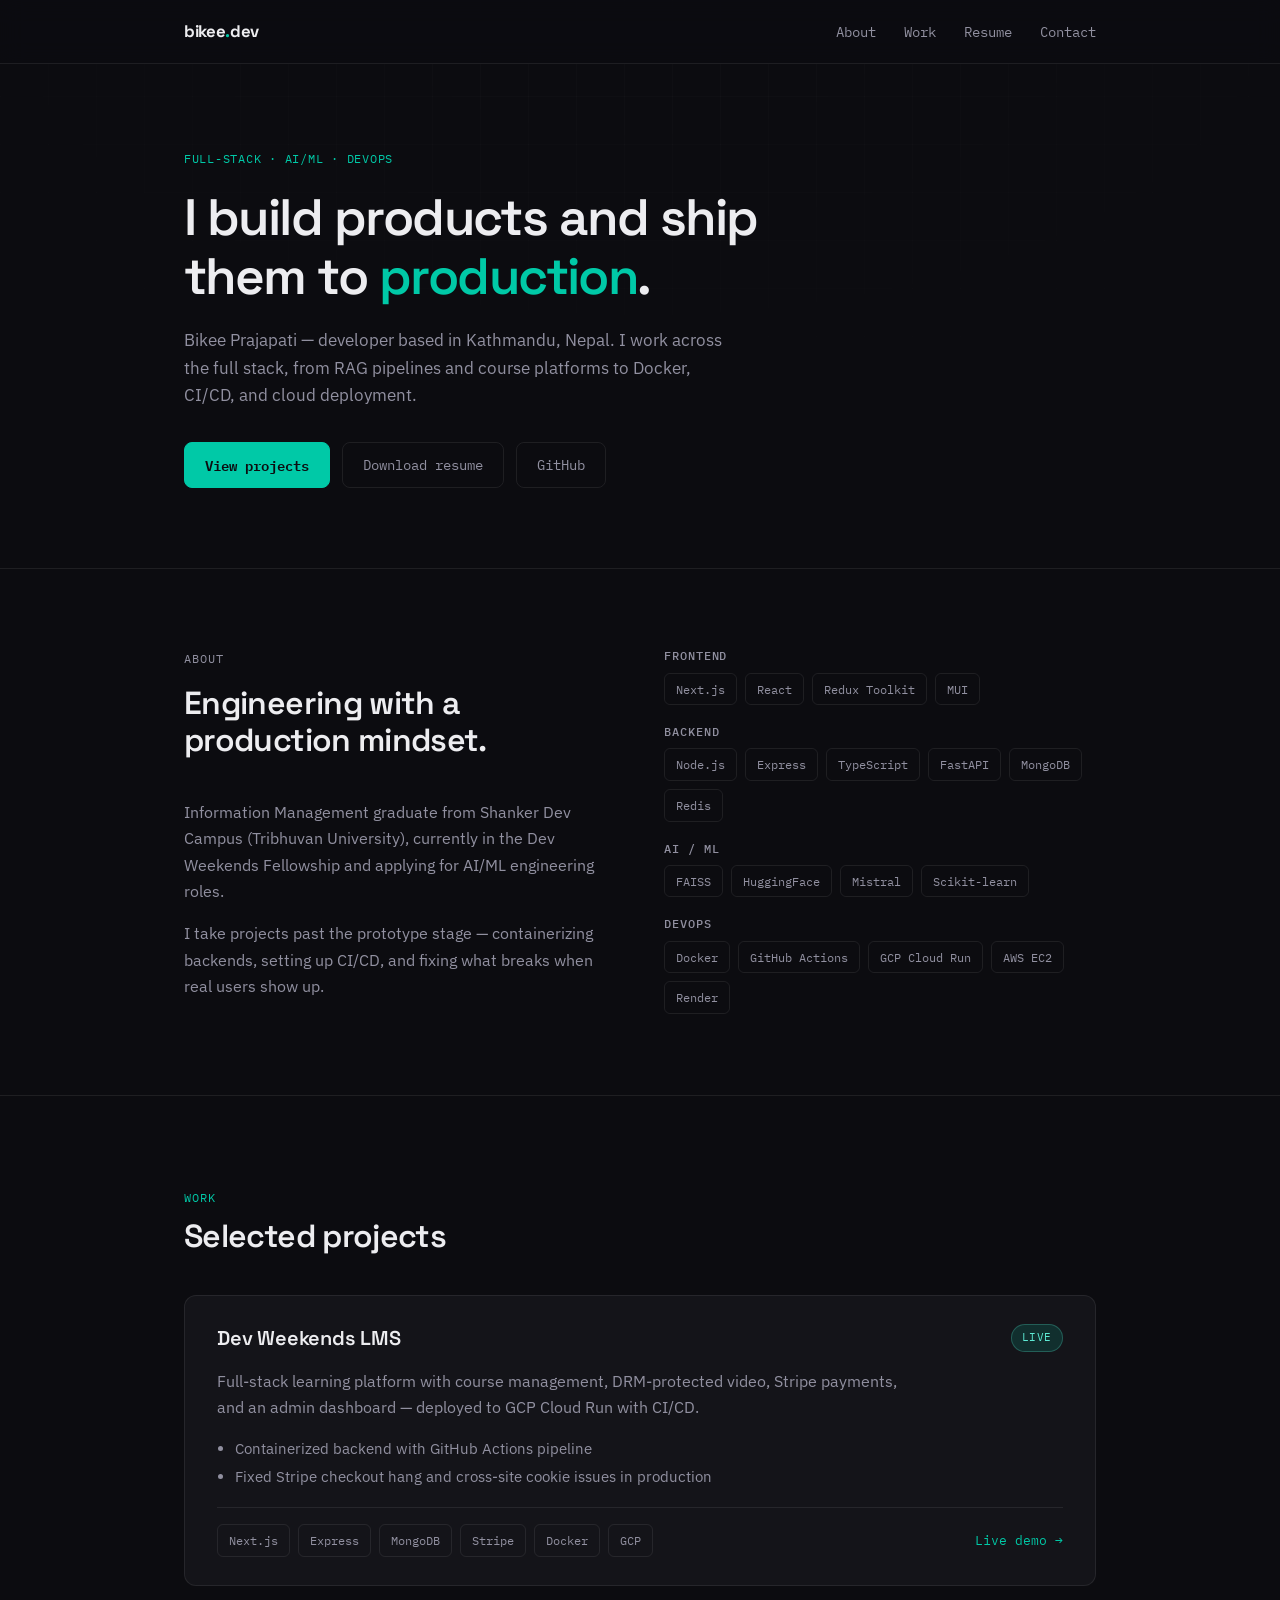
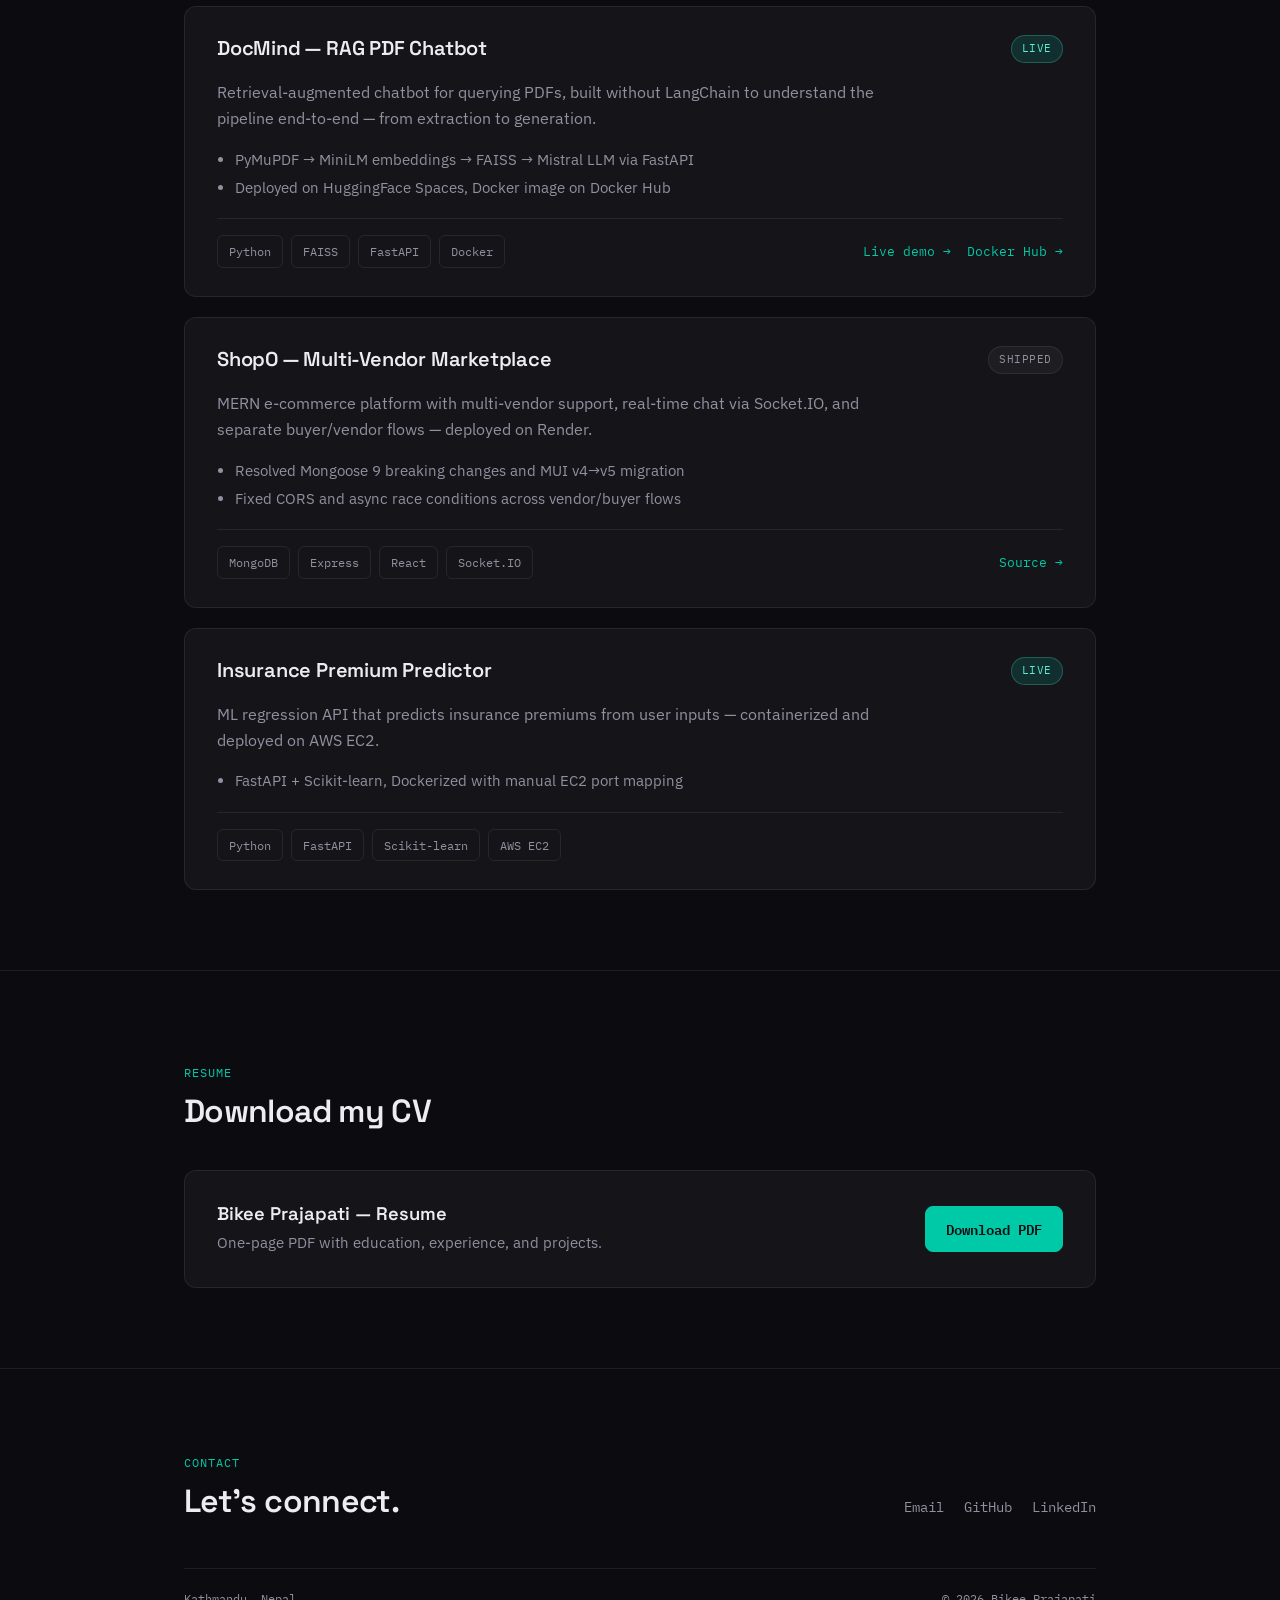
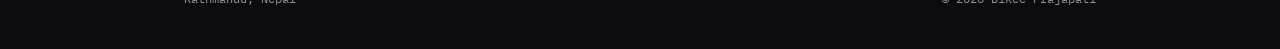
==== commit 09dfcce2: "feat: modern futuristic portfolio redesign" ====
--- a/index.html
+++ b/index.html
@@ -1,613 +1,239 @@
 <!doctype html>
 <html lang="en">
 <head>
-<meta charset="UTF-8" />
-<meta name="viewport" content="width=device-width, initial-scale=1.0" />
-<title>Bikee Prajapati — Full-Stack &amp; AI/ML Engineer</title>
-<meta name="description" content="Portfolio of Bikee Prajapati — full-stack developer, AI/ML engineer, and DevOps practitioner based in Kathmandu, Nepal." />
-<link rel="preconnect" href="https://fonts.googleapis.com">
-<link rel="preconnect" href="https://fonts.gstatic.com" crossorigin>
-<link href="https://fonts.googleapis.com/css2?family=Space+Grotesk:wght@400;500;600;700&family=IBM+Plex+Sans:wght@400;500;600&family=IBM+Plex+Mono:wght@400;500&display=swap" rel="stylesheet">
-<style>
-  :root{
-    --bg: #15141b;
-    --surface: #1d1c26;
-    --surface-2: #24222f;
-    --line: #322f3e;
-    --text: #ece8e1;
-    --text-muted: #9c96ac;
-    --accent: #e8a33d;
-    --accent-dim: #7a5d2c;
-    --good: #7fb88a;
-    --radius: 10px;
-    --maxw: 1080px;
-  }
-  *{box-sizing:border-box;}
-  html{scroll-behavior:smooth;}
-  body{
-    margin:0;
-    background:var(--bg);
-    color:var(--text);
-    font-family:'IBM Plex Sans', system-ui, sans-serif;
-    line-height:1.55;
-    -webkit-font-smoothing:antialiased;
-  }
-  h1,h2,h3{
-    font-family:'Space Grotesk', system-ui, sans-serif;
-    font-weight:600;
-    line-height:1.1;
-    margin:0;
-  }
-  .mono{font-family:'IBM Plex Mono', monospace;}
-  a{color:inherit;}
-  .wrap{max-width:var(--maxw); margin:0 auto; padding:0 24px;}
-  ::selection{background:var(--accent); color:#15141b;}
-  :focus-visible{outline:2px solid var(--accent); outline-offset:3px;}
-
-  @media (prefers-reduced-motion: reduce){
-    *{animation-duration:0.01ms !important; animation-iteration-count:1 !important; transition-duration:0.01ms !important; scroll-behavior:auto !important;}
-    .reveal{opacity:1 !important; transform:none !important;}
-  }
-
-  /* ANIMATION LAYER */
-  .reveal{
-    opacity:0;
-    transform:translateY(28px);
-    transition:opacity 0.7s cubic-bezier(.16,.8,.24,1), transform 0.7s cubic-bezier(.16,.8,.24,1);
-  }
-  .reveal.in{opacity:1; transform:translateY(0);}
-  .reveal-stagger > *{
-    opacity:0; transform:translateY(22px);
-    transition:opacity 0.6s cubic-bezier(.16,.8,.24,1), transform 0.6s cubic-bezier(.16,.8,.24,1);
-  }
-  .reveal-stagger.in > *{opacity:1; transform:translateY(0);}
-  .reveal-stagger.in > *:nth-child(1){transition-delay:0.02s;}
-  .reveal-stagger.in > *:nth-child(2){transition-delay:0.10s;}
-  .reveal-stagger.in > *:nth-child(3){transition-delay:0.18s;}
-  .reveal-stagger.in > *:nth-child(4){transition-delay:0.26s;}
-  .reveal-stagger.in > *:nth-child(5){transition-delay:0.34s;}
-
-  @keyframes rise-in{
-    from{opacity:0; transform:translateY(20px);}
-    to{opacity:1; transform:translateY(0);}
-  }
-  .hero-anim > *{
-    opacity:0;
-    animation:rise-in 0.8s cubic-bezier(.16,.8,.24,1) forwards;
-  }
-  .hero-anim > *:nth-child(1){animation-delay:0.05s;}
-  .hero-anim > *:nth-child(2){animation-delay:0.16s;}
-  .hero-anim > *:nth-child(3){animation-delay:0.27s;}
-  .hero-anim > *:nth-child(4){animation-delay:0.38s;}
-  .hero-anim > *:nth-child(5){animation-delay:0.5s;}
-
-  body{position:relative;}
-  .glow-cursor{
-    position:fixed; top:0; left:0; width:520px; height:520px;
-    pointer-events:none; z-index:0; border-radius:50%;
-    background:radial-gradient(circle, rgba(232,163,61,0.10), transparent 70%);
-    transform:translate(-50%,-50%);
-    transition:opacity 0.3s ease;
-    opacity:0;
-  }
-  @media (hover:hover) and (pointer:fine){ .glow-cursor{opacity:1;} }
-
-  .navlinks a{position:relative; padding-bottom:3px;}
-  .navlinks a::after{
-    content:''; position:absolute; left:0; bottom:0; width:0; height:1px;
-    background:var(--accent); transition:width 0.25s ease;
-  }
-  .navlinks a:hover::after{width:100%;}
-
-  .project{
-    transform:translateY(0);
-    transition:border-color 0.2s ease, transform 0.3s cubic-bezier(.16,.8,.24,1), box-shadow 0.3s ease;
-  }
-  .project:hover{
-    transform:translateY(-4px);
-    box-shadow:0 14px 32px -18px rgba(0,0,0,0.55);
-  }
-  .chip{transition:border-color 0.2s ease, transform 0.2s ease, color 0.2s ease;}
-  .project:hover .chip{border-color:var(--accent-dim);}
-  .btn{will-change:transform;}
-  .brand{transition:letter-spacing 0.3s ease;}
-  .brand:hover{letter-spacing:0.01em;}
-
-  .pulse-ring{position:relative;}
-  .status-live{position:relative; overflow:hidden;}
-  .status-live::before{
-    content:''; position:absolute; inset:0;
-    background:linear-gradient(90deg, transparent, rgba(127,184,138,0.25), transparent);
-    transform:translateX(-100%);
-    animation:sheen 3.2s ease-in-out infinite;
-  }
-  @keyframes sheen{
-    0%,60%{transform:translateX(-100%);}
-    100%{transform:translateX(100%);}
-  }
-
-  /* NAV */
-  header{
-    position:sticky; top:0; z-index:50;
-    background:rgba(21,20,27,0.85);
-    backdrop-filter:blur(8px);
-    border-bottom:1px solid var(--line);
-  }
-  nav.wrap{
-    display:flex; align-items:center; justify-content:space-between;
-    padding-top:16px; padding-bottom:16px;
-  }
-  .brand{
-    font-family:'Space Grotesk', sans-serif;
-    font-weight:700; font-size:1.05rem; letter-spacing:-0.01em;
-    text-decoration:none;
-  }
-  .brand .dot{color:var(--accent);}
-  .navlinks{display:flex; gap:28px; list-style:none; margin:0; padding:0;}
-  .navlinks a{
-    text-decoration:none; color:var(--text-muted); font-size:0.92rem;
-    font-family:'IBM Plex Mono', monospace;
-    transition:color 0.15s ease;
-  }
-  .navlinks a:hover{color:var(--text);}
-  @media (max-width:640px){ .navlinks{display:none;} }
-
-  /* HERO */
-  .hero{
-    padding:96px 0 64px;
-    border-bottom:1px solid var(--line);
-    position:relative;
-  }
-  .eyebrow{
-    display:inline-flex; align-items:center; gap:8px;
-    font-family:'IBM Plex Mono', monospace;
-    font-size:0.8rem; letter-spacing:0.06em; text-transform:uppercase;
-    color:var(--good); margin-bottom:24px;
-  }
-  .pulse{
-    width:7px; height:7px; border-radius:50%; background:var(--good);
-    box-shadow:0 0 0 0 rgba(127,184,138,0.6);
-    animation:pulse 2s infinite;
-  }
-  @keyframes pulse{
-    0%{box-shadow:0 0 0 0 rgba(127,184,138,0.55);}
-    70%{box-shadow:0 0 0 8px rgba(127,184,138,0);}
-    100%{box-shadow:0 0 0 0 rgba(127,184,138,0);}
-  }
-  .hero h1{
-    font-size:clamp(2.2rem, 5.5vw, 3.6rem);
-    max-width:16ch;
-    margin-bottom:22px;
-  }
-  .hero h1 .accent{color:var(--accent);}
-  .hero p.lede{
-    max-width:56ch; color:var(--text-muted); font-size:1.08rem;
-    margin-bottom:36px;
-  }
-  .hero-actions{display:flex; gap:14px; flex-wrap:wrap;}
-  .btn{
-    display:inline-flex; align-items:center; gap:8px;
-    padding:12px 20px; border-radius:8px;
-    font-family:'IBM Plex Mono', monospace; font-size:0.9rem;
-    text-decoration:none; border:1px solid var(--line);
-    transition:transform 0.15s ease, border-color 0.15s ease, background 0.15s ease;
-  }
-  .btn:hover{transform:translateY(-1px);}
-  .btn-primary{background:var(--accent); color:#1a1408; border-color:var(--accent); font-weight:500;}
-  .btn-primary:hover{background:#f0ae4d;}
-  .btn-ghost{color:var(--text); background:transparent;}
-  .btn-ghost:hover{border-color:var(--accent); color:var(--accent);}
-
-  /* DEPLOY LOG TICKER — signature element */
-  .ticker-wrap{
-    margin-top:56px;
-    border:1px solid var(--line);
-    border-radius:var(--radius);
-    background:var(--surface);
-    overflow:hidden;
-  }
-  .ticker-head{
-    display:flex; align-items:center; gap:8px;
-    padding:10px 16px; border-bottom:1px solid var(--line);
-    font-family:'IBM Plex Mono', monospace; font-size:0.78rem;
-    color:var(--text-muted);
-  }
-  .ticker-head span.dot{width:8px; height:8px; border-radius:50%; display:inline-block;}
-  .d1{background:#e2685c;} .d2{background:#e8c95e;} .d3{background:var(--good);}
-  .ticker-viewport{overflow:hidden; white-space:nowrap; padding:14px 0;}
-  .ticker-track{
-    display:inline-block;
-    font-family:'IBM Plex Mono', monospace; font-size:0.86rem;
-    animation:scroll-left 34s linear infinite;
-    padding-left:100%;
-  }
-  .ticker-track span{margin-right:48px; color:var(--text-muted);}
-  .ticker-track span.ok{color:var(--good);}
-  @keyframes scroll-left{
-    from{transform:translateX(0);}
-    to{transform:translateX(-100%);}
-  }
-
-  section{padding:80px 0; border-bottom:1px solid var(--line);}
-  .section-head{margin-bottom:44px;}
-  .section-tag{
-    font-family:'IBM Plex Mono', monospace; font-size:0.8rem;
-    color:var(--accent); text-transform:uppercase; letter-spacing:0.06em;
-    display:block; margin-bottom:10px;
-  }
-  .section-head h2{font-size:clamp(1.6rem, 3vw, 2.1rem);}
-
-  /* ABOUT / STACK */
-  .about-grid{display:grid; grid-template-columns:1.1fr 1fr; gap:56px;}
-  @media (max-width:800px){ .about-grid{grid-template-columns:1fr;} }
-  .about-grid p{color:var(--text-muted); margin:0 0 16px;}
-  .stack-group{margin-bottom:22px;}
-  .stack-group h3{
-    font-family:'IBM Plex Mono', monospace; font-size:0.78rem;
-    color:var(--text-muted); text-transform:uppercase; letter-spacing:0.06em;
-    margin-bottom:10px; font-weight:500;
-  }
-  .chips{display:flex; flex-wrap:wrap; gap:8px;}
-  .chip{
-    font-family:'IBM Plex Mono', monospace; font-size:0.82rem;
-    padding:6px 12px; border:1px solid var(--line); border-radius:6px;
-    background:var(--surface); color:var(--text);
-  }
-
-  /* PROJECTS */
-  .project{
-    display:grid; grid-template-columns:1fr; gap:18px;
-    padding:32px; margin-bottom:24px;
-    background:var(--surface); border:1px solid var(--line); border-radius:var(--radius);
-    transition:border-color 0.2s ease;
-  }
-  .project:hover{border-color:var(--accent-dim);}
-  .project-top{
-    display:flex; justify-content:space-between; align-items:flex-start; gap:16px; flex-wrap:wrap;
-  }
-  .project-title{font-size:1.35rem; margin-bottom:6px;}
-  .status-tag{
-    font-family:'IBM Plex Mono', monospace; font-size:0.72rem;
-    padding:4px 10px; border-radius:5px; text-transform:uppercase; letter-spacing:0.05em;
-    white-space:nowrap; height:fit-content;
-  }
-  .status-live{background:rgba(127,184,138,0.14); color:var(--good); border:1px solid rgba(127,184,138,0.3);}
-  .status-shipped{background:rgba(232,163,61,0.14); color:var(--accent); border:1px solid rgba(232,163,61,0.3);}
-  .project-desc{color:var(--text-muted); max-width:70ch;}
-  .project-desc strong{color:var(--text); font-weight:500;}
-  .project-stack{display:flex; flex-wrap:wrap; gap:8px; margin-top:4px;}
-  .project-links{display:flex; gap:14px; margin-top:6px; flex-wrap:wrap;}
-  .project-links a{
-    font-family:'IBM Plex Mono', monospace; font-size:0.85rem;
-    text-decoration:none; color:var(--accent); border-bottom:1px solid var(--accent-dim);
-    padding-bottom:1px;
-  }
-  .project-links a:hover{border-color:var(--accent);}
-  .project-links .disabled{
-    color:var(--text-muted); border-bottom:1px dashed var(--line); cursor:default;
-  }
-
-  /* RESUME */
-  .resume-card{
-    display:flex; align-items:center; justify-content:space-between; gap:24px;
-    padding:36px; background:var(--surface); border:1px solid var(--line); border-radius:var(--radius);
-    flex-wrap:wrap;
-  }
-  .resume-card h3{font-size:1.2rem; margin-bottom:6px;}
-  .resume-card p{color:var(--text-muted); margin:0; max-width:44ch;}
-
-  /* CONTACT / FOOTER */
-  footer{padding:56px 0 40px; border-bottom:none;}
-  .contact-row{
-    display:flex; justify-content:space-between; align-items:flex-end; gap:24px; flex-wrap:wrap;
-  }
-  footer h2{font-size:clamp(1.6rem,3.5vw,2.3rem); max-width:14ch; margin-bottom:14px;}
-  .contact-links{display:flex; gap:20px; flex-wrap:wrap;}
-  .contact-links a{
-    font-family:'IBM Plex Mono', monospace; font-size:0.9rem;
-    text-decoration:none; color:var(--text-muted); border-bottom:1px solid transparent;
-  }
-  .contact-links a:hover{color:var(--accent); border-color:var(--accent);}
-  .foot-note{
-    margin-top:48px; padding-top:20px; border-top:1px solid var(--line);
-    font-family:'IBM Plex Mono', monospace; font-size:0.78rem; color:var(--text-muted);
-    display:flex; justify-content:space-between; flex-wrap:wrap; gap:8px;
-  }
-</style>
+  <meta charset="UTF-8" />
+  <meta name="viewport" content="width=device-width, initial-scale=1.0" />
+  <title>Bikee Prajapati — Full-Stack &amp; AI/ML Engineer</title>
+  <meta name="description" content="Portfolio of Bikee Prajapati — full-stack developer, AI/ML engineer, and DevOps practitioner based in Kathmandu, Nepal." />
+  <meta name="theme-color" content="#0c0c10" />
+  <link rel="preconnect" href="https://fonts.googleapis.com">
+  <link rel="preconnect" href="https://fonts.gstatic.com" crossorigin>
+  <link href="https://fonts.googleapis.com/css2?family=Space+Grotesk:wght@500;600;700&family=IBM+Plex+Sans:wght@400;500&family=IBM+Plex+Mono:wght@400;500&display=swap" rel="stylesheet">
+  <link rel="stylesheet" href="assets/css/styles.css">
 </head>
 <body>
-<div class="glow-cursor" id="glow"></div>
-
-<header>
-  <nav class="wrap">
-    <a href="#home" class="brand">bikee<span class="dot">.</span>dev</a>
-    <ul class="navlinks">
-      <li><a href="#about">about</a></li>
-      <li><a href="#work">work</a></li>
-      <li><a href="#resume">resume</a></li>
-      <li><a href="#contact">contact</a></li>
-    </ul>
-  </nav>
-</header>
-
-<main>
-  <section class="hero" id="home">
-    <div class="wrap hero-anim">
-      <span class="eyebrow"><span class="pulse"></span>open to ai/ml &amp; full-stack roles</span>
-      <h1>I build software, then I make sure it <span class="accent">stays running</span> in production.</h1>
-      <p class="lede">
-        Bikee Prajapati — full-stack developer and AI/ML engineer in Kathmandu, Nepal.
-        I ship end-to-end products: from RAG pipelines and course platforms to the Docker
-        images, CI/CD, and cloud infra that keep them live.
-      </p>
-      <div class="hero-actions">
-        <a class="btn btn-primary" href="#work">See the work →</a>
-        <a class="btn btn-ghost" href="#resume">Download résumé</a>
-        <a class="btn btn-ghost" href="https://github.com/bikeeprajapati" target="_blank" rel="noopener">GitHub ↗</a>
-      </div>
-
-      <div class="ticker-wrap" aria-hidden="true">
-        <div class="ticker-head">
-          <span class="dot d1"></span><span class="dot d2"></span><span class="dot d3"></span>
-          deploy_log.sh — recent
-        </div>
-        <div class="ticker-viewport">
-          <div class="ticker-track">
-            <span class="ok">✓ dockerized lms-backend</span>
-            <span class="ok">✓ deployed to gcp cloud run</span>
-            <span>⟳ rotated exposed credentials after ci leak</span>
-            <span class="ok">✓ fixed stripe checkout hang (fire-and-forget email)</span>
-            <span class="ok">✓ resolved cross-site cookie failure — sameSite:none</span>
-            <span class="ok">✓ shipped rag pipeline: pymupdf → faiss → mistral</span>
-            <span class="ok">✓ dockerized docmind, pushed to docker hub</span>
-            <span class="ok">✓ github actions keep-alive cron — render free tier</span>
-            <span class="ok">✓ dockerized lms-backend</span>
-            <span class="ok">✓ deployed to gcp cloud run</span>
-            <span>⟳ rotated exposed credentials after ci leak</span>
-            <span class="ok">✓ fixed stripe checkout hang (fire-and-forget email)</span>
-          </div>
-        </div>
-      </div>
-    </div>
-  </section>
-
-  <section id="about">
-    <div class="wrap about-grid reveal">
-      <div>
-        <span class="section-tag">// about</span>
-        <h2 style="margin-bottom:20px;">Full-stack, with a DevOps habit and an AI/ML focus.</h2>
-        <p>
-          I'm an Information Management graduate (Shanker Dev Campus, Tribhuvan University),
-          currently a mentee in the Dev Weekends Fellowship and actively applying for AI/ML
-          engineering roles. I like taking projects past the "it works on my machine" stage —
-          containerizing them, wiring up CI/CD, and fixing whatever breaks once real traffic hits.
+
+  <div class="bg-grid" aria-hidden="true"></div>
+
+  <header>
+    <nav class="wrap">
+      <a href="#home" class="brand">bikee<span>.</span>dev</a>
+      <button class="nav-toggle" id="nav-toggle" aria-label="Toggle menu" aria-expanded="false">
+        <span></span><span></span><span></span>
+      </button>
+      <ul class="navlinks" id="nav-links">
+        <li><a href="#about">About</a></li>
+        <li><a href="#work">Work</a></li>
+        <li><a href="#resume">Resume</a></li>
+        <li><a href="#contact">Contact</a></li>
+      </ul>
+    </nav>
+  </header>
+
+  <main>
+    <section class="hero" id="home">
+      <div class="wrap">
+        <p class="eyebrow">Full-Stack · AI/ML · DevOps</p>
+        <h1>I build products and ship them to <em>production</em>.</h1>
+        <p class="lede">
+          Bikee Prajapati — developer based in Kathmandu, Nepal. I work across the
+          full stack, from RAG pipelines and course platforms to Docker, CI/CD, and cloud deployment.
         </p>
-        <p>
-          Recent work spans a full-stack LMS with video DRM and payments, a RAG-based PDF
-          chatbot built without framework abstractions to actually understand the fundamentals,
-          and a multi-vendor e-commerce platform — plus an AI internship and a stint building a
-          custom Drupal module suite in production.
-        </p>
-      </div>
-      <div>
-        <div class="stack-group">
-          <h3>Frontend</h3>
-          <div class="chips">
-            <span class="chip">Next.js</span><span class="chip">React</span>
-            <span class="chip">Redux Toolkit</span><span class="chip">MUI</span>
-          </div>
-        </div>
-        <div class="stack-group">
-          <h3>Backend</h3>
-          <div class="chips">
-            <span class="chip">Node.js / Express</span><span class="chip">TypeScript</span>
-            <span class="chip">FastAPI</span><span class="chip">MongoDB</span>
-            <span class="chip">Redis</span><span class="chip">Socket.IO</span>
-          </div>
-        </div>
-        <div class="stack-group">
-          <h3>AI / ML</h3>
-          <div class="chips">
-            <span class="chip">FAISS</span><span class="chip">HuggingFace</span>
-            <span class="chip">Mistral LLM</span><span class="chip">Scikit-learn</span>
-          </div>
-        </div>
-        <div class="stack-group">
-          <h3>DevOps</h3>
-          <div class="chips">
-            <span class="chip">Docker</span><span class="chip">GitHub Actions</span>
-            <span class="chip">GCP Cloud Run</span><span class="chip">Vercel / Render</span>
-          </div>
-        </div>
-      </div>
-    </div>
-  </section>
-
-  <section id="work">
-    <div class="wrap">
-      <div class="section-head reveal">
-        <span class="section-tag">// selected work</span>
-        <h2>Projects I've taken from idea to production.</h2>
-      </div>
-
-      <article class="project reveal">
-        <div class="project-top">
+        <div class="hero-actions">
+          <a class="btn btn-primary" href="#work">View projects</a>
+          <a class="btn btn-ghost" href="resume.pdf" download="Bikee-Prajapati-Resume.pdf">Download resume</a>
+          <a class="btn btn-ghost" href="https://github.com/bikeeprajapati" target="_blank" rel="noopener">GitHub</a>
+        </div>
+      </div>
+    </section>
+
+    <section id="about">
+      <div class="wrap about-grid reveal">
+        <div class="about-text">
+          <p class="section-label">About</p>
+          <h2 class="section-title">Engineering with a production mindset.</h2>
+          <p>
+            Information Management graduate from Shanker Dev Campus (Tribhuvan University),
+            currently in the Dev Weekends Fellowship and applying for AI/ML engineering roles.
+          </p>
+          <p>
+            I take projects past the prototype stage — containerizing backends, setting up CI/CD,
+            and fixing what breaks when real users show up.
+          </p>
+        </div>
+        <div class="skills-list">
+          <div class="skill-group">
+            <h3>Frontend</h3>
+            <div class="chips">
+              <span class="chip">Next.js</span><span class="chip">React</span>
+              <span class="chip">Redux Toolkit</span><span class="chip">MUI</span>
+            </div>
+          </div>
+          <div class="skill-group">
+            <h3>Backend</h3>
+            <div class="chips">
+              <span class="chip">Node.js</span><span class="chip">Express</span>
+              <span class="chip">TypeScript</span><span class="chip">FastAPI</span>
+              <span class="chip">MongoDB</span><span class="chip">Redis</span>
+            </div>
+          </div>
+          <div class="skill-group">
+            <h3>AI / ML</h3>
+            <div class="chips">
+              <span class="chip">FAISS</span><span class="chip">HuggingFace</span>
+              <span class="chip">Mistral</span><span class="chip">Scikit-learn</span>
+            </div>
+          </div>
+          <div class="skill-group">
+            <h3>DevOps</h3>
+            <div class="chips">
+              <span class="chip">Docker</span><span class="chip">GitHub Actions</span>
+              <span class="chip">GCP Cloud Run</span><span class="chip">AWS EC2</span>
+              <span class="chip">Render</span>
+            </div>
+          </div>
+        </div>
+      </div>
+    </section>
+
+    <section id="work">
+      <div class="wrap">
+        <p class="section-label reveal">Work</p>
+        <h2 class="section-title reveal">Selected projects</h2>
+
+        <div class="project-list">
+          <article class="project reveal">
+            <div class="project-header">
+              <h3 class="project-title">Dev Weekends LMS</h3>
+              <span class="badge badge-live">Live</span>
+            </div>
+            <p class="project-desc">
+              Full-stack learning platform with course management, DRM-protected video,
+              Stripe payments, and an admin dashboard — deployed to GCP Cloud Run with CI/CD.
+            </p>
+            <ul class="project-highlights">
+              <li>Containerized backend with GitHub Actions pipeline</li>
+              <li>Fixed Stripe checkout hang and cross-site cookie issues in production</li>
+            </ul>
+            <div class="project-footer">
+              <div class="chips">
+                <span class="chip">Next.js</span><span class="chip">Express</span>
+                <span class="chip">MongoDB</span><span class="chip">Stripe</span>
+                <span class="chip">Docker</span><span class="chip">GCP</span>
+              </div>
+              <div class="project-links">
+                <a href="https://lms-server-drkkwnviwa-el.a.run.app" target="_blank" rel="noopener">Live demo →</a>
+              </div>
+            </div>
+          </article>
+
+          <article class="project reveal">
+            <div class="project-header">
+              <h3 class="project-title">DocMind — RAG PDF Chatbot</h3>
+              <span class="badge badge-live">Live</span>
+            </div>
+            <p class="project-desc">
+              Retrieval-augmented chatbot for querying PDFs, built without LangChain to
+              understand the pipeline end-to-end — from extraction to generation.
+            </p>
+            <ul class="project-highlights">
+              <li>PyMuPDF → MiniLM embeddings → FAISS → Mistral LLM via FastAPI</li>
+              <li>Deployed on HuggingFace Spaces, Docker image on Docker Hub</li>
+            </ul>
+            <div class="project-footer">
+              <div class="chips">
+                <span class="chip">Python</span><span class="chip">FAISS</span>
+                <span class="chip">FastAPI</span><span class="chip">Docker</span>
+              </div>
+              <div class="project-links">
+                <a href="https://huggingface.co/spaces/Vickypy/docmind-pdf-chatbot" target="_blank" rel="noopener">Live demo →</a>
+                <a href="https://hub.docker.com/r/bikeeprajapati1/docmind" target="_blank" rel="noopener">Docker Hub →</a>
+              </div>
+            </div>
+          </article>
+
+          <article class="project reveal">
+            <div class="project-header">
+              <h3 class="project-title">ShopO — Multi-Vendor Marketplace</h3>
+              <span class="badge badge-shipped">Shipped</span>
+            </div>
+            <p class="project-desc">
+              MERN e-commerce platform with multi-vendor support, real-time chat via Socket.IO,
+              and separate buyer/vendor flows — deployed on Render.
+            </p>
+            <ul class="project-highlights">
+              <li>Resolved Mongoose 9 breaking changes and MUI v4→v5 migration</li>
+              <li>Fixed CORS and async race conditions across vendor/buyer flows</li>
+            </ul>
+            <div class="project-footer">
+              <div class="chips">
+                <span class="chip">MongoDB</span><span class="chip">Express</span>
+                <span class="chip">React</span><span class="chip">Socket.IO</span>
+              </div>
+              <div class="project-links">
+                <a href="https://github.com/bikeeprajapati/multivendor-mern" target="_blank" rel="noopener">Source →</a>
+              </div>
+            </div>
+          </article>
+
+          <article class="project reveal">
+            <div class="project-header">
+              <h3 class="project-title">Insurance Premium Predictor</h3>
+              <span class="badge badge-live">Live</span>
+            </div>
+            <p class="project-desc">
+              ML regression API that predicts insurance premiums from user inputs —
+              containerized and deployed on AWS EC2.
+            </p>
+            <ul class="project-highlights">
+              <li>FastAPI + Scikit-learn, Dockerized with manual EC2 port mapping</li>
+            </ul>
+            <div class="project-footer">
+              <div class="chips">
+                <span class="chip">Python</span><span class="chip">FastAPI</span>
+                <span class="chip">Scikit-learn</span><span class="chip">AWS EC2</span>
+              </div>
+            </div>
+          </article>
+        </div>
+      </div>
+    </section>
+
+    <section id="resume">
+      <div class="wrap reveal">
+        <p class="section-label">Resume</p>
+        <h2 class="section-title">Download my CV</h2>
+        <div class="resume-box">
           <div>
-            <h3 class="project-title">Dev Weekends LMS</h3>
-          </div>
-          <span class="status-tag status-live">live</span>
-        </div>
-        <p class="project-desc">
-          A full-stack learning-management platform built as a graded Dev Weekends deliverable —
-          <strong>course CRUD, DRM-protected video, Stripe payments, and an admin dashboard</strong>,
-          all covered against the full rubric. I took it further with a DevOps pass: containerized
-          the backend, built a GitHub Actions CI/CD pipeline, and deployed it to GCP Cloud Run.
-          Along the way I fixed a Stripe checkout hang, cross-site cookie failures, and a logout
-          race condition caused by stale RTK Query cache state.
-        </p>
-        <div class="project-stack chips">
-          <span class="chip">Next.js 14</span><span class="chip">Express / TS</span>
-          <span class="chip">MongoDB</span><span class="chip">Stripe</span>
-          <span class="chip">VdoCipher</span><span class="chip">Docker</span>
-          <span class="chip">GCP Cloud Run</span>
-        </div>
-        <div class="project-links">
-          <a href="https://lms-server-drkkwnviwa-el.a.run.app" target="_blank" rel="noopener">Live demo ↗</a>
-          <span class="disabled" title="Repo is private after a credential rotation">Source (private repo)</span>
-        </div>
-      </article>
-
-      <article class="project reveal">
-        <div class="project-top">
+            <h3>Bikee Prajapati — Resume</h3>
+            <p>One-page PDF with education, experience, and projects.</p>
+          </div>
+          <a class="btn btn-primary" href="resume.pdf" download="Bikee-Prajapati-Resume.pdf">Download PDF</a>
+        </div>
+      </div>
+    </section>
+
+    <footer id="contact">
+      <div class="wrap">
+        <div class="contact-grid reveal">
           <div>
-            <h3 class="project-title">DocMind — RAG PDF Chatbot</h3>
-          </div>
-          <span class="status-tag status-live">live</span>
-        </div>
-        <p class="project-desc">
-          A retrieval-augmented chatbot for querying PDFs, built from scratch as a deep-learning
-          exercise — <strong>deliberately avoiding LangChain abstractions</strong> to actually
-          understand how retrieval pipelines work. Text is extracted with PyMuPDF, embedded with
-          a HuggingFace sentence-transformer (MiniLM), indexed in FAISS, and served through
-          FastAPI with a Mistral LLM for generation. Dockerized and deployed to HuggingFace Spaces.
-        </p>
-        <div class="project-stack chips">
-          <span class="chip">PyMuPDF</span><span class="chip">FAISS</span>
-          <span class="chip">HuggingFace Embeddings</span><span class="chip">FastAPI</span>
-          <span class="chip">Mistral LLM</span><span class="chip">Docker</span>
-        </div>
-        <div class="project-links">
-          <a href="https://huggingface.co/spaces/Vickypy/docmind-pdf-chatbot" target="_blank" rel="noopener">Live demo ↗</a>
-          <a href="https://hub.docker.com/r/bikeeprajapati1/docmind" target="_blank" rel="noopener">Docker Hub ↗</a>
-        </div>
-      </article>
-
-      <article class="project reveal">
-        <div class="project-top">
-          <div>
-            <h3 class="project-title">ShopO — Multi-Vendor MERN Marketplace</h3>
-          </div>
-          <span class="status-tag status-shipped">shipped</span>
-        </div>
-        <p class="project-desc">
-          A multi-vendor e-commerce platform built as a Dev Weekends deliverable on the MERN
-          stack. Most of the real engineering was in the debugging: <strong>Mongoose 9 breaking
-          changes, a MUI v4→v5 migration, async race conditions, and CORS/Socket.IO
-          configuration</strong> across separate vendor and buyer flows, deployed on Render.
-        </p>
-        <div class="project-stack chips">
-          <span class="chip">MongoDB</span><span class="chip">Express</span>
-          <span class="chip">React</span><span class="chip">Node.js</span>
-          <span class="chip">Socket.IO</span><span class="chip">Render</span>
-        </div>
-        <div class="project-links">
-          <a href="https://github.com/bikeeprajapati/multivendor-mern" target="_blank" rel="noopener">Source ↗</a>
-          <!-- TODO(bikee): add the live Render URL here once confirmed -->
-          <span class="disabled" title="Add your live Render URL here">Live demo (add link)</span>
-        </div>
-      </article>
-
-      <article class="project reveal">
-        <div class="project-top">
-          <div>
-            <h3 class="project-title">Insurance Premium Predictor</h3>
-          </div>
-          <span class="status-tag status-live">live</span>
-        </div>
-        <p class="project-desc">
-          A machine learning API that predicts insurance premiums from user inputs, using
-          regression models trained with Scikit-learn. Containerized with Docker, pushed to
-          Docker Hub, and deployed live on an <strong>AWS EC2 instance</strong> with manual
-          port mapping and container networking.
-        </p>
-        <div class="project-stack chips">
-          <span class="chip">Python</span><span class="chip">FastAPI</span>
-          <span class="chip">Scikit-learn</span><span class="chip">Docker</span>
-          <span class="chip">AWS EC2</span>
-        </div>
-        <div class="project-links">
-          <!-- TODO(bikee): add the live EC2 URL and/or repo link here -->
-          <span class="disabled" title="Add your live EC2 URL here">Live demo (add link)</span>
-          <span class="disabled" title="Add your repo link here">Source (add link)</span>
-        </div>
-      </article>
-
-    </div>
-  </section>
-
-  <section id="resume">
-    <div class="wrap">
-      <div class="section-head">
-        <span class="section-tag">// résumé</span>
-        <h2>Grab the one-pager.</h2>
-      </div>
-      <div class="resume-card reveal">
-        <div>
-          <h3>Bikee Prajapati — Résumé (PDF)</h3>
-          <p>AI/ML-focused CV — background, projects, and internships in one page.</p>
-        </div>
-        <!-- TODO(bikee): replace resume.pdf with your actual file, same folder as index.html -->
-        <a class="btn btn-primary" href="resume.pdf" download>Download PDF ↓</a>
-      </div>
-    </div>
-  </section>
-
-  <footer id="contact">
-    <div class="wrap">
-      <div class="contact-row reveal">
-        <div>
-          <span class="section-tag">// contact</span>
-          <h2>Building something? Let's talk.</h2>
-        </div>
-        <div class="contact-links">
-          <a href="mailto:workwithbikee@gmail.com">workwithbikee@gmail.com</a>
-          <a href="https://github.com/bikeeprajapati" target="_blank" rel="noopener">GitHub ↗</a>
-          <a href="https://www.linkedin.com/in/bikee-prajapati9898/" target="_blank" rel="noopener">LinkedIn ↗</a>
-        </div>
-      </div>
-      <div class="foot-note wrap" style="padding:0;">
-        <span>Kathmandu, Nepal</span>
-        <span>© <span id="year"></span> Bikee Prajapati</span>
-      </div>
-    </div>
-  </footer>
-</main>
-
-<script>
-  document.getElementById('year').textContent = new Date().getFullYear();
-
-  // Scroll-triggered reveals
-  const reduceMotion = window.matchMedia('(prefers-reduced-motion: reduce)').matches;
-  const revealEls = document.querySelectorAll('.reveal, .reveal-stagger');
-  if (reduceMotion) {
-    revealEls.forEach(el => el.classList.add('in'));
-  } else if ('IntersectionObserver' in window) {
-    const io = new IntersectionObserver((entries) => {
-      entries.forEach(entry => {
-        if (entry.isIntersecting) {
-          entry.target.classList.add('in');
-          io.unobserve(entry.target);
-        }
-      });
-    }, { threshold: 0.12, rootMargin: '0px 0px -60px 0px' });
-    revealEls.forEach(el => io.observe(el));
-  } else {
-    revealEls.forEach(el => el.classList.add('in'));
-  }
-
-  // Ambient cursor glow (desktop only, respects reduced motion)
-  if (!reduceMotion && window.matchMedia('(hover: hover) and (pointer: fine)').matches) {
-    const glow = document.getElementById('glow');
-    let raf = null;
-    window.addEventListener('mousemove', (e) => {
-      if (raf) return;
-      raf = requestAnimationFrame(() => {
-        glow.style.transform = `translate(${e.clientX}px, ${e.clientY}px) translate(-50%, -50%)`;
-        raf = null;
-      });
-    });
-  }
-</script>
-
+            <p class="section-label">Contact</p>
+            <h2 class="section-title">Let's connect.</h2>
+          </div>
+          <div class="contact-links">
+            <a href="mailto:workwithbikee@gmail.com">Email</a>
+            <a href="https://github.com/bikeeprajapati" target="_blank" rel="noopener">GitHub</a>
+            <a href="https://www.linkedin.com/in/bikee-prajapati9898/" target="_blank" rel="noopener">LinkedIn</a>
+          </div>
+        </div>
+        <div class="foot-note">
+          <span>Kathmandu, Nepal</span>
+          <span>© <span id="year"></span> Bikee Prajapati</span>
+        </div>
+      </div>
+    </footer>
+  </main>
+
+  <script src="assets/js/main.js"></script>
 </body>
 </html>
--- a/assets/css/styles.css
+++ b/assets/css/styles.css
@@ -0,0 +1,482 @@
+/* ===== TOKENS ===== */
+:root {
+  --bg: #0c0c10;
+  --surface: #141419;
+  --line: rgba(255, 255, 255, 0.08);
+  --text: #ededf0;
+  --text-muted: #9190a0;
+  --accent: #00c9a7;
+  --accent-dim: rgba(0, 201, 167, 0.15);
+  --live: #5eead4;
+  --radius: 12px;
+  --maxw: 960px;
+  --nav-h: 64px;
+  --ease: cubic-bezier(0.16, 0.8, 0.24, 1);
+}
+
+*, *::before, *::after { box-sizing: border-box; }
+
+html {
+  scroll-behavior: smooth;
+  scroll-padding-top: var(--nav-h);
+}
+
+body {
+  margin: 0;
+  background: var(--bg);
+  color: var(--text);
+  font-family: 'IBM Plex Sans', system-ui, sans-serif;
+  line-height: 1.65;
+  -webkit-font-smoothing: antialiased;
+}
+
+h1, h2, h3 {
+  font-family: 'Space Grotesk', system-ui, sans-serif;
+  font-weight: 600;
+  line-height: 1.15;
+  margin: 0;
+}
+
+a { color: inherit; text-decoration: none; }
+
+.wrap {
+  max-width: var(--maxw);
+  margin: 0 auto;
+  padding: 0 24px;
+}
+
+::selection {
+  background: var(--accent);
+  color: var(--bg);
+}
+
+:focus-visible {
+  outline: 2px solid var(--accent);
+  outline-offset: 3px;
+}
+
+/* Subtle background */
+.bg-grid {
+  position: fixed;
+  inset: 0;
+  z-index: 0;
+  pointer-events: none;
+  background-image:
+    linear-gradient(rgba(255, 255, 255, 0.02) 1px, transparent 1px),
+    linear-gradient(90deg, rgba(255, 255, 255, 0.02) 1px, transparent 1px);
+  background-size: 48px 48px;
+  mask-image: radial-gradient(ellipse 70% 50% at 50% 0%, black, transparent);
+}
+
+/* Reveal */
+.reveal {
+  opacity: 0;
+  transform: translateY(20px);
+  transition: opacity 0.6s var(--ease), transform 0.6s var(--ease);
+}
+
+.reveal.in {
+  opacity: 1;
+  transform: translateY(0);
+}
+
+@media (prefers-reduced-motion: reduce) {
+  html { scroll-behavior: auto; }
+  .reveal { opacity: 1 !important; transform: none !important; transition: none; }
+}
+
+/* ===== NAV ===== */
+header {
+  position: fixed;
+  top: 0;
+  left: 0;
+  right: 0;
+  z-index: 50;
+  height: var(--nav-h);
+  background: rgba(12, 12, 16, 0.88);
+  backdrop-filter: blur(12px);
+  border-bottom: 1px solid var(--line);
+}
+
+nav.wrap {
+  display: flex;
+  align-items: center;
+  justify-content: space-between;
+  height: 100%;
+}
+
+.brand {
+  font-family: 'Space Grotesk', sans-serif;
+  font-weight: 700;
+  font-size: 1.05rem;
+  letter-spacing: -0.02em;
+}
+
+.brand span { color: var(--accent); }
+
+.navlinks {
+  display: flex;
+  gap: 28px;
+  list-style: none;
+  margin: 0;
+  padding: 0;
+}
+
+.navlinks a {
+  font-family: 'IBM Plex Mono', monospace;
+  font-size: 0.85rem;
+  color: var(--text-muted);
+  transition: color 0.2s;
+}
+
+.navlinks a:hover,
+.navlinks a.active { color: var(--text); }
+
+.nav-toggle {
+  display: none;
+  flex-direction: column;
+  gap: 5px;
+  background: none;
+  border: 1px solid var(--line);
+  border-radius: 8px;
+  padding: 10px;
+  cursor: pointer;
+  z-index: 60;
+}
+
+.nav-toggle span {
+  display: block;
+  width: 20px;
+  height: 2px;
+  background: var(--text);
+  transition: transform 0.3s, opacity 0.3s;
+}
+
+.nav-toggle.open span:nth-child(1) { transform: translateY(7px) rotate(45deg); }
+.nav-toggle.open span:nth-child(2) { opacity: 0; }
+.nav-toggle.open span:nth-child(3) { transform: translateY(-7px) rotate(-45deg); }
+
+@media (max-width: 768px) {
+  .nav-toggle { display: flex; }
+
+  .navlinks {
+    position: fixed;
+    inset: 0;
+    flex-direction: column;
+    align-items: center;
+    justify-content: center;
+    gap: 24px;
+    background: rgba(12, 12, 16, 0.98);
+    transform: translateX(100%);
+    transition: transform 0.35s var(--ease);
+    z-index: 55;
+  }
+
+  .navlinks.open { transform: translateX(0); }
+  .navlinks a { font-size: 1rem; }
+}
+
+/* ===== HERO ===== */
+main { position: relative; z-index: 1; }
+
+.hero {
+  padding: calc(var(--nav-h) + 72px) 0 80px;
+  border-bottom: 1px solid var(--line);
+}
+
+.eyebrow {
+  display: inline-block;
+  font-family: 'IBM Plex Mono', monospace;
+  font-size: 0.78rem;
+  letter-spacing: 0.06em;
+  text-transform: uppercase;
+  color: var(--accent);
+  margin-bottom: 20px;
+}
+
+.hero h1 {
+  font-size: clamp(2rem, 5vw, 3.2rem);
+  max-width: 20ch;
+  margin-bottom: 20px;
+  letter-spacing: -0.03em;
+}
+
+.hero h1 em {
+  font-style: normal;
+  color: var(--accent);
+}
+
+.hero .lede {
+  max-width: 54ch;
+  color: var(--text-muted);
+  font-size: 1.05rem;
+  margin-bottom: 32px;
+}
+
+.hero-actions {
+  display: flex;
+  gap: 12px;
+  flex-wrap: wrap;
+}
+
+.btn {
+  display: inline-flex;
+  align-items: center;
+  padding: 11px 20px;
+  border-radius: 8px;
+  font-family: 'IBM Plex Mono', monospace;
+  font-size: 0.85rem;
+  border: 1px solid var(--line);
+  transition: background 0.2s, border-color 0.2s, color 0.2s;
+}
+
+.btn-primary {
+  background: var(--accent);
+  color: var(--bg);
+  border-color: var(--accent);
+  font-weight: 600;
+}
+
+.btn-primary:hover { background: #00ddb8; }
+
+.btn-ghost {
+  color: var(--text-muted);
+  background: transparent;
+}
+
+.btn-ghost:hover {
+  color: var(--text);
+  border-color: var(--text-muted);
+}
+
+/* ===== SECTIONS ===== */
+section {
+  padding: 80px 0;
+  border-bottom: 1px solid var(--line);
+}
+
+.section-label {
+  font-family: 'IBM Plex Mono', monospace;
+  font-size: 0.75rem;
+  color: var(--accent);
+  text-transform: uppercase;
+  letter-spacing: 0.08em;
+  margin-bottom: 10px;
+}
+
+.section-title {
+  font-size: clamp(1.5rem, 3vw, 2rem);
+  letter-spacing: -0.02em;
+  margin-bottom: 40px;
+}
+
+/* ===== ABOUT ===== */
+.about-grid {
+  display: grid;
+  grid-template-columns: 1fr 1fr;
+  gap: 48px;
+  align-items: start;
+}
+
+.about-text p {
+  color: var(--text-muted);
+  margin: 0 0 16px;
+}
+
+.skills-list {
+  display: flex;
+  flex-direction: column;
+  gap: 20px;
+}
+
+.skill-group h3 {
+  font-family: 'IBM Plex Mono', monospace;
+  font-size: 0.72rem;
+  text-transform: uppercase;
+  letter-spacing: 0.08em;
+  color: var(--text-muted);
+  margin-bottom: 10px;
+  font-weight: 500;
+}
+
+.chips {
+  display: flex;
+  flex-wrap: wrap;
+  gap: 8px;
+}
+
+.chip {
+  font-family: 'IBM Plex Mono', monospace;
+  font-size: 0.78rem;
+  padding: 5px 11px;
+  border: 1px solid var(--line);
+  border-radius: 6px;
+  color: var(--text-muted);
+}
+
+@media (max-width: 768px) {
+  .about-grid { grid-template-columns: 1fr; gap: 36px; }
+}
+
+/* ===== PROJECTS ===== */
+.project-list {
+  display: flex;
+  flex-direction: column;
+  gap: 20px;
+}
+
+.project {
+  padding: 28px 32px;
+  background: var(--surface);
+  border: 1px solid var(--line);
+  border-radius: var(--radius);
+  transition: border-color 0.2s;
+}
+
+.project:hover { border-color: rgba(255, 255, 255, 0.14); }
+
+.project-header {
+  display: flex;
+  justify-content: space-between;
+  align-items: center;
+  gap: 16px;
+  margin-bottom: 12px;
+  flex-wrap: wrap;
+}
+
+.project-title {
+  font-size: 1.25rem;
+  letter-spacing: -0.01em;
+}
+
+.badge {
+  font-family: 'IBM Plex Mono', monospace;
+  font-size: 0.68rem;
+  padding: 4px 10px;
+  border-radius: 999px;
+  text-transform: uppercase;
+  letter-spacing: 0.05em;
+}
+
+.badge-live {
+  color: var(--live);
+  background: var(--accent-dim);
+  border: 1px solid rgba(94, 234, 212, 0.25);
+}
+
+.badge-shipped {
+  color: var(--text-muted);
+  background: rgba(255, 255, 255, 0.04);
+  border: 1px solid var(--line);
+}
+
+.project-desc {
+  color: var(--text-muted);
+  margin-bottom: 16px;
+  max-width: 68ch;
+}
+
+.project-highlights {
+  margin: 0 0 18px;
+  padding-left: 18px;
+  color: var(--text-muted);
+  font-size: 0.92rem;
+}
+
+.project-highlights li { margin-bottom: 4px; }
+
+.project-footer {
+  display: flex;
+  justify-content: space-between;
+  align-items: center;
+  gap: 16px;
+  flex-wrap: wrap;
+  padding-top: 16px;
+  border-top: 1px solid var(--line);
+}
+
+.project-links {
+  display: flex;
+  gap: 16px;
+  flex-wrap: wrap;
+}
+
+.project-links a {
+  font-family: 'IBM Plex Mono', monospace;
+  font-size: 0.82rem;
+  color: var(--accent);
+}
+
+.project-links a:hover { text-decoration: underline; }
+
+@media (max-width: 640px) {
+  .project { padding: 22px 20px; }
+}
+
+/* ===== RESUME ===== */
+.resume-box {
+  display: flex;
+  align-items: center;
+  justify-content: space-between;
+  gap: 24px;
+  padding: 32px;
+  background: var(--surface);
+  border: 1px solid var(--line);
+  border-radius: var(--radius);
+  flex-wrap: wrap;
+}
+
+.resume-box h3 {
+  font-size: 1.15rem;
+  margin-bottom: 6px;
+}
+
+.resume-box p {
+  color: var(--text-muted);
+  margin: 0;
+  font-size: 0.95rem;
+}
+
+/* ===== FOOTER ===== */
+footer {
+  padding: 72px 0 40px;
+  border-bottom: none;
+}
+
+.contact-grid {
+  display: flex;
+  justify-content: space-between;
+  align-items: flex-end;
+  gap: 24px;
+  flex-wrap: wrap;
+  margin-bottom: 48px;
+}
+
+footer .section-title { margin-bottom: 0; }
+
+.contact-links {
+  display: flex;
+  gap: 20px;
+  flex-wrap: wrap;
+}
+
+.contact-links a {
+  font-family: 'IBM Plex Mono', monospace;
+  font-size: 0.88rem;
+  color: var(--text-muted);
+  transition: color 0.2s;
+}
+
+.contact-links a:hover { color: var(--accent); }
+
+.foot-note {
+  padding-top: 20px;
+  border-top: 1px solid var(--line);
+  font-family: 'IBM Plex Mono', monospace;
+  font-size: 0.75rem;
+  color: var(--text-muted);
+  display: flex;
+  justify-content: space-between;
+  flex-wrap: wrap;
+  gap: 8px;
+}
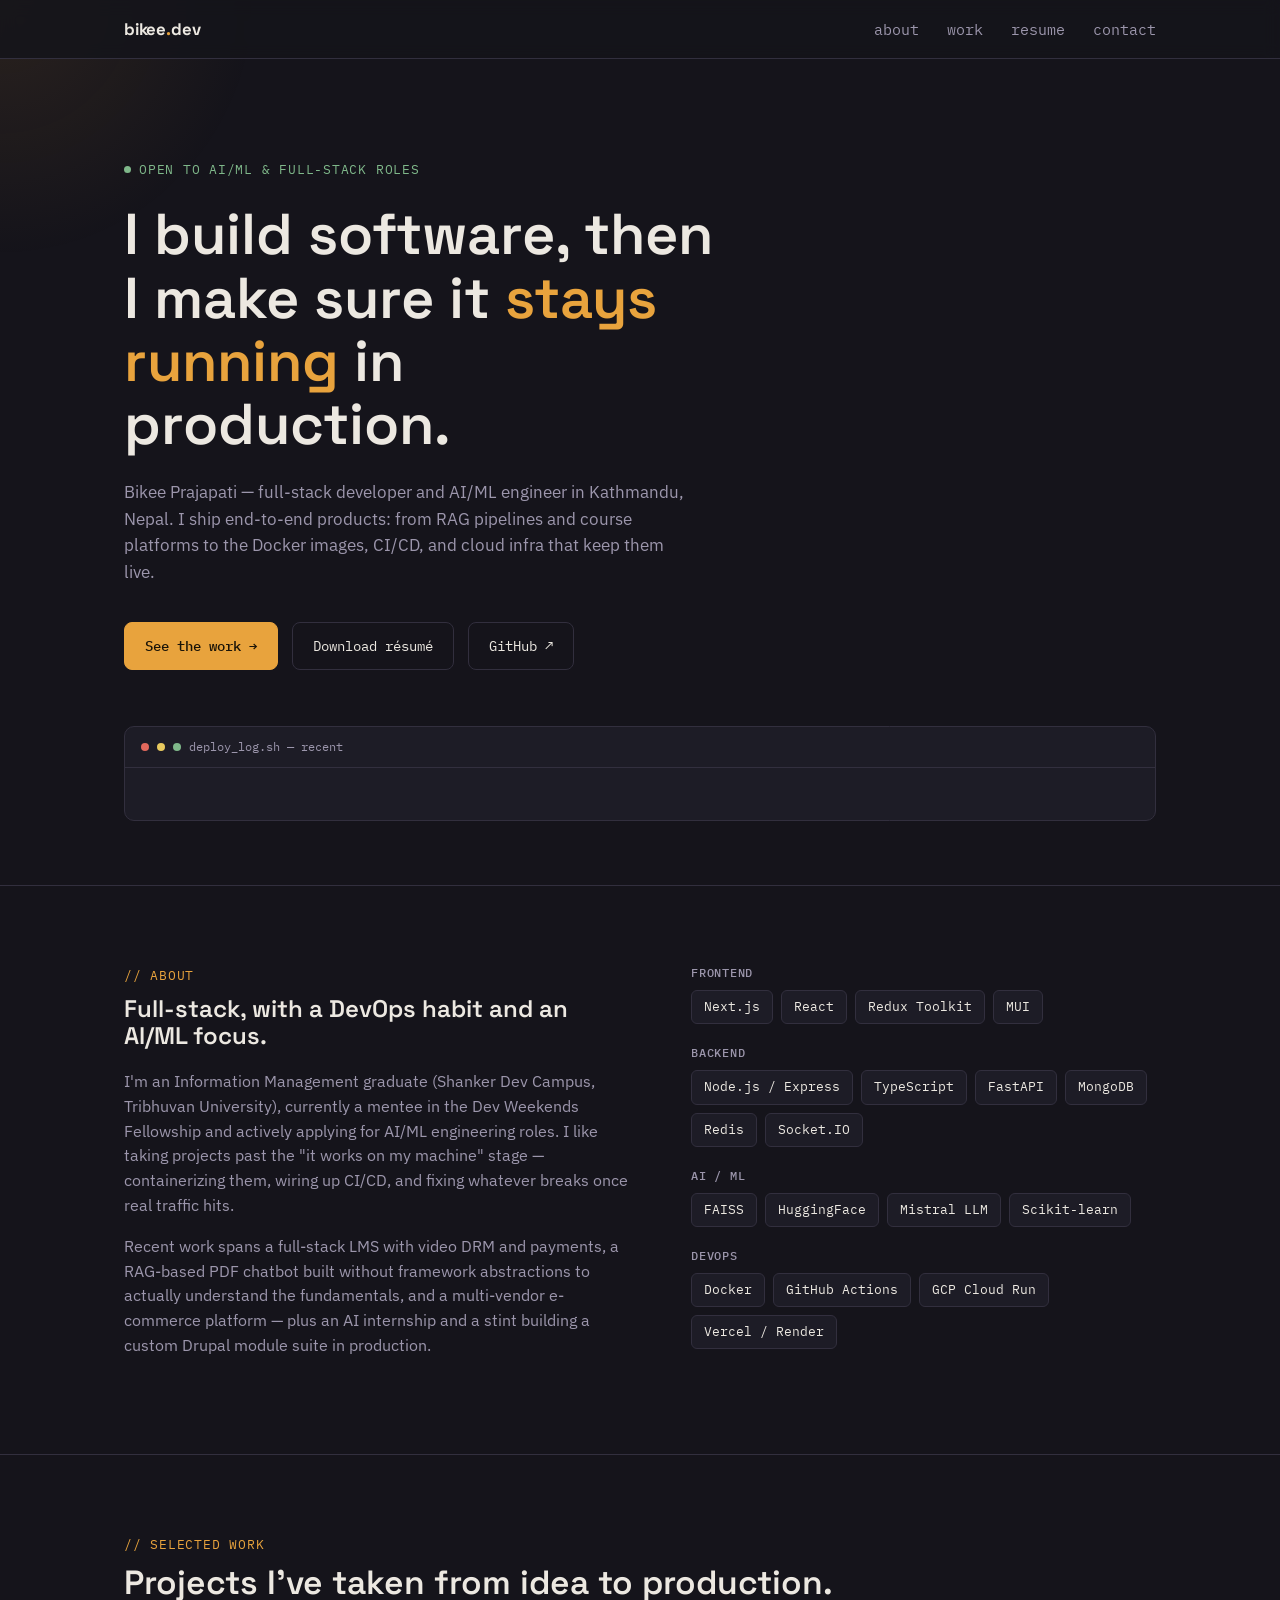
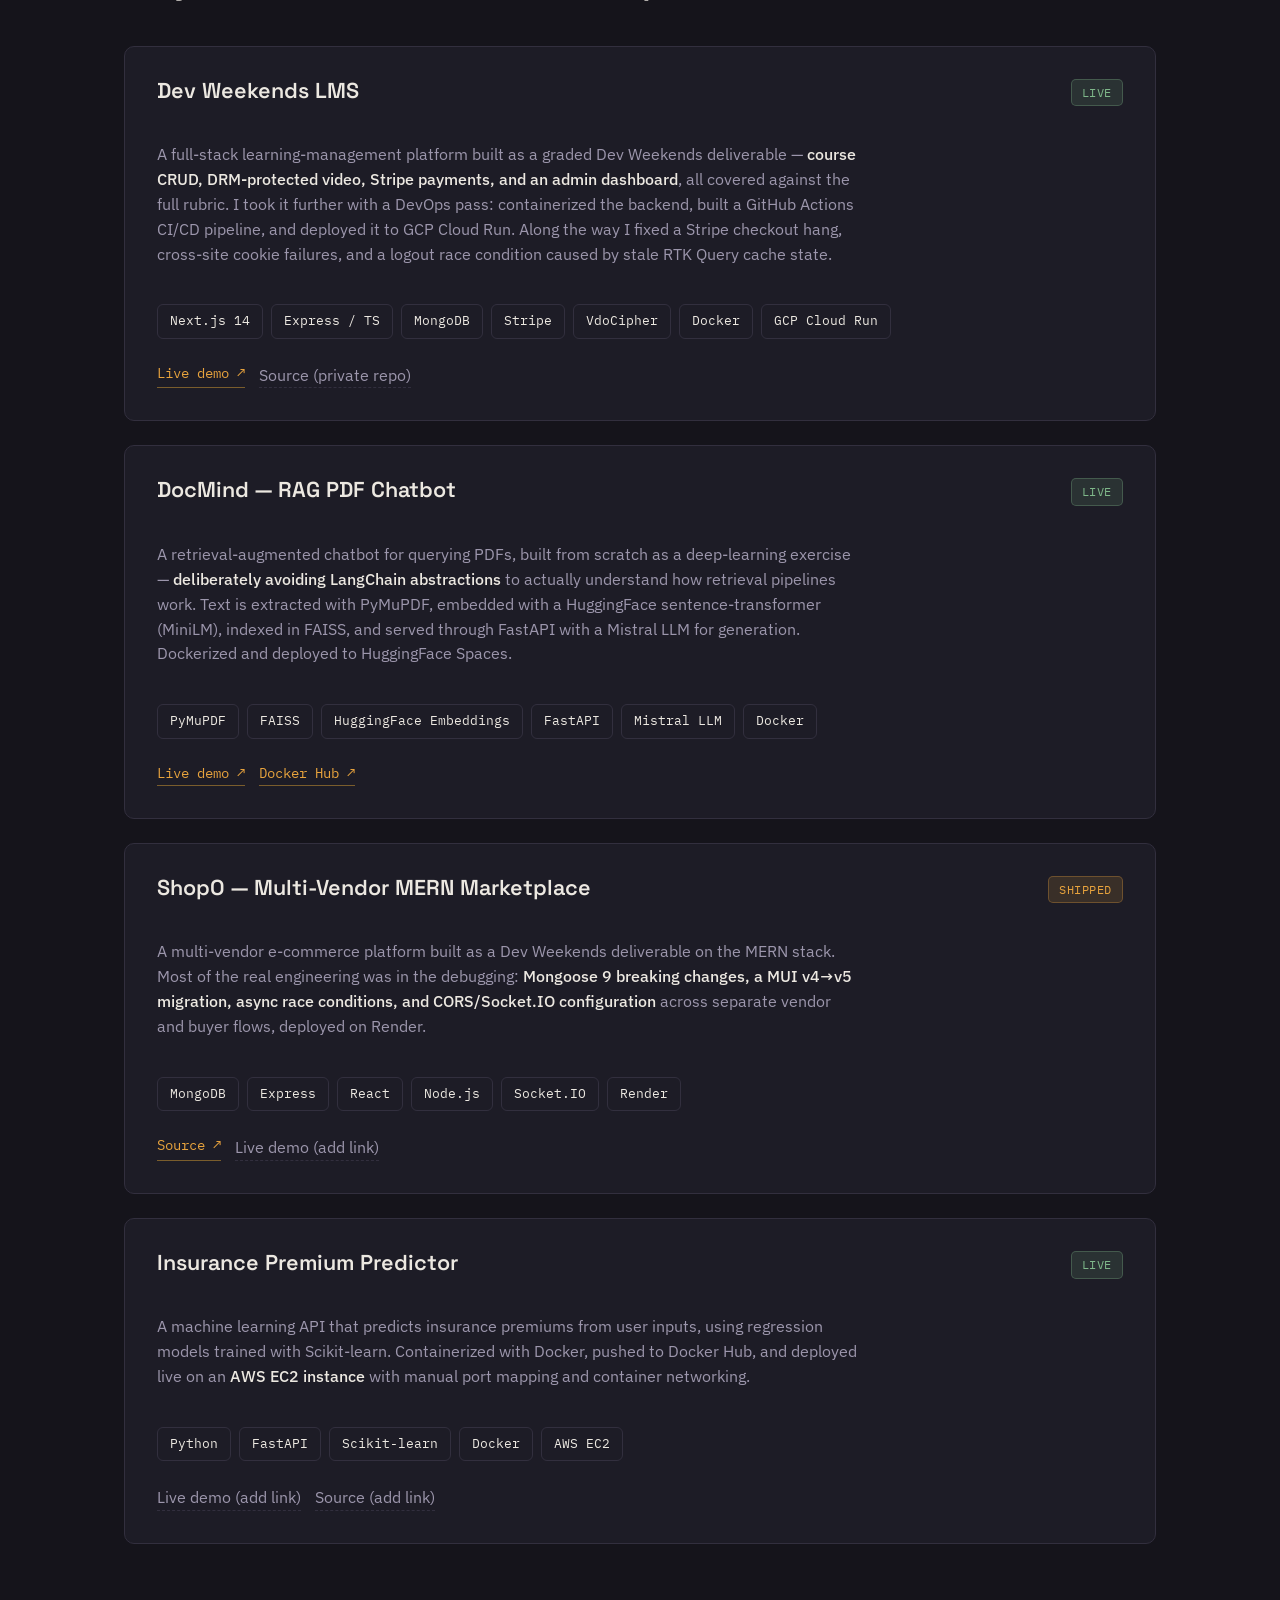
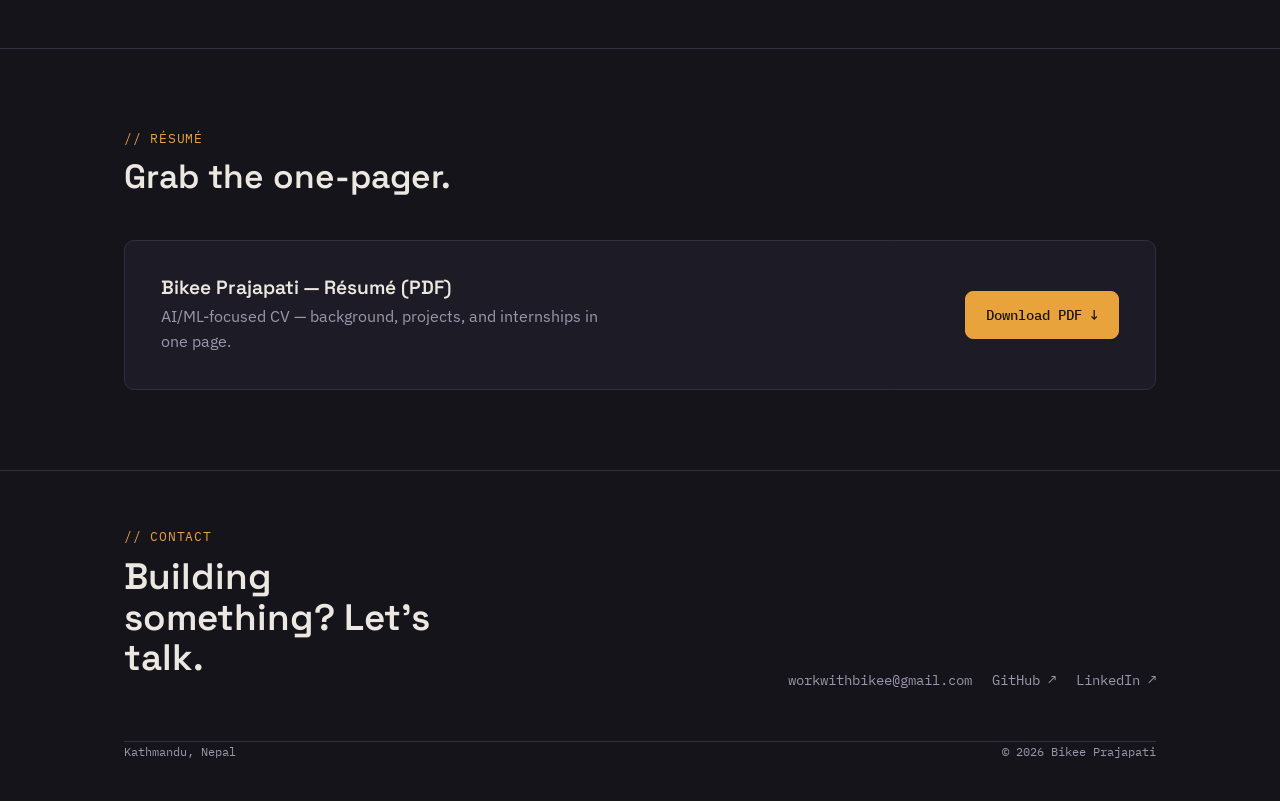
==== commit 198fafc9: "restore working animated portfolio" ====
--- a/index.html
+++ b/index.html
@@ -1,239 +1,613 @@
 <!doctype html>
 <html lang="en">
 <head>
-  <meta charset="UTF-8" />
-  <meta name="viewport" content="width=device-width, initial-scale=1.0" />
-  <title>Bikee Prajapati — Full-Stack &amp; AI/ML Engineer</title>
-  <meta name="description" content="Portfolio of Bikee Prajapati — full-stack developer, AI/ML engineer, and DevOps practitioner based in Kathmandu, Nepal." />
-  <meta name="theme-color" content="#0c0c10" />
-  <link rel="preconnect" href="https://fonts.googleapis.com">
-  <link rel="preconnect" href="https://fonts.gstatic.com" crossorigin>
-  <link href="https://fonts.googleapis.com/css2?family=Space+Grotesk:wght@500;600;700&family=IBM+Plex+Sans:wght@400;500&family=IBM+Plex+Mono:wght@400;500&display=swap" rel="stylesheet">
-  <link rel="stylesheet" href="assets/css/styles.css">
+<meta charset="UTF-8" />
+<meta name="viewport" content="width=device-width, initial-scale=1.0" />
+<title>Bikee Prajapati — Full-Stack &amp; AI/ML Engineer</title>
+<meta name="description" content="Portfolio of Bikee Prajapati — full-stack developer, AI/ML engineer, and DevOps practitioner based in Kathmandu, Nepal." />
+<link rel="preconnect" href="https://fonts.googleapis.com">
+<link rel="preconnect" href="https://fonts.gstatic.com" crossorigin>
+<link href="https://fonts.googleapis.com/css2?family=Space+Grotesk:wght@400;500;600;700&family=IBM+Plex+Sans:wght@400;500;600&family=IBM+Plex+Mono:wght@400;500&display=swap" rel="stylesheet">
+<style>
+  :root{
+    --bg: #15141b;
+    --surface: #1d1c26;
+    --surface-2: #24222f;
+    --line: #322f3e;
+    --text: #ece8e1;
+    --text-muted: #9c96ac;
+    --accent: #e8a33d;
+    --accent-dim: #7a5d2c;
+    --good: #7fb88a;
+    --radius: 10px;
+    --maxw: 1080px;
+  }
+  *{box-sizing:border-box;}
+  html{scroll-behavior:smooth;}
+  body{
+    margin:0;
+    background:var(--bg);
+    color:var(--text);
+    font-family:'IBM Plex Sans', system-ui, sans-serif;
+    line-height:1.55;
+    -webkit-font-smoothing:antialiased;
+  }
+  h1,h2,h3{
+    font-family:'Space Grotesk', system-ui, sans-serif;
+    font-weight:600;
+    line-height:1.1;
+    margin:0;
+  }
+  .mono{font-family:'IBM Plex Mono', monospace;}
+  a{color:inherit;}
+  .wrap{max-width:var(--maxw); margin:0 auto; padding:0 24px;}
+  ::selection{background:var(--accent); color:#15141b;}
+  :focus-visible{outline:2px solid var(--accent); outline-offset:3px;}
+
+  @media (prefers-reduced-motion: reduce){
+    *{animation-duration:0.01ms !important; animation-iteration-count:1 !important; transition-duration:0.01ms !important; scroll-behavior:auto !important;}
+    .reveal{opacity:1 !important; transform:none !important;}
+  }
+
+  /* ANIMATION LAYER */
+  .reveal{
+    opacity:0;
+    transform:translateY(28px);
+    transition:opacity 0.7s cubic-bezier(.16,.8,.24,1), transform 0.7s cubic-bezier(.16,.8,.24,1);
+  }
+  .reveal.in{opacity:1; transform:translateY(0);}
+  .reveal-stagger > *{
+    opacity:0; transform:translateY(22px);
+    transition:opacity 0.6s cubic-bezier(.16,.8,.24,1), transform 0.6s cubic-bezier(.16,.8,.24,1);
+  }
+  .reveal-stagger.in > *{opacity:1; transform:translateY(0);}
+  .reveal-stagger.in > *:nth-child(1){transition-delay:0.02s;}
+  .reveal-stagger.in > *:nth-child(2){transition-delay:0.10s;}
+  .reveal-stagger.in > *:nth-child(3){transition-delay:0.18s;}
+  .reveal-stagger.in > *:nth-child(4){transition-delay:0.26s;}
+  .reveal-stagger.in > *:nth-child(5){transition-delay:0.34s;}
+
+  @keyframes rise-in{
+    from{opacity:0; transform:translateY(20px);}
+    to{opacity:1; transform:translateY(0);}
+  }
+  .hero-anim > *{
+    opacity:0;
+    animation:rise-in 0.8s cubic-bezier(.16,.8,.24,1) forwards;
+  }
+  .hero-anim > *:nth-child(1){animation-delay:0.05s;}
+  .hero-anim > *:nth-child(2){animation-delay:0.16s;}
+  .hero-anim > *:nth-child(3){animation-delay:0.27s;}
+  .hero-anim > *:nth-child(4){animation-delay:0.38s;}
+  .hero-anim > *:nth-child(5){animation-delay:0.5s;}
+
+  body{position:relative;}
+  .glow-cursor{
+    position:fixed; top:0; left:0; width:520px; height:520px;
+    pointer-events:none; z-index:0; border-radius:50%;
+    background:radial-gradient(circle, rgba(232,163,61,0.10), transparent 70%);
+    transform:translate(-50%,-50%);
+    transition:opacity 0.3s ease;
+    opacity:0;
+  }
+  @media (hover:hover) and (pointer:fine){ .glow-cursor{opacity:1;} }
+
+  .navlinks a{position:relative; padding-bottom:3px;}
+  .navlinks a::after{
+    content:''; position:absolute; left:0; bottom:0; width:0; height:1px;
+    background:var(--accent); transition:width 0.25s ease;
+  }
+  .navlinks a:hover::after{width:100%;}
+
+  .project{
+    transform:translateY(0);
+    transition:border-color 0.2s ease, transform 0.3s cubic-bezier(.16,.8,.24,1), box-shadow 0.3s ease;
+  }
+  .project:hover{
+    transform:translateY(-4px);
+    box-shadow:0 14px 32px -18px rgba(0,0,0,0.55);
+  }
+  .chip{transition:border-color 0.2s ease, transform 0.2s ease, color 0.2s ease;}
+  .project:hover .chip{border-color:var(--accent-dim);}
+  .btn{will-change:transform;}
+  .brand{transition:letter-spacing 0.3s ease;}
+  .brand:hover{letter-spacing:0.01em;}
+
+  .pulse-ring{position:relative;}
+  .status-live{position:relative; overflow:hidden;}
+  .status-live::before{
+    content:''; position:absolute; inset:0;
+    background:linear-gradient(90deg, transparent, rgba(127,184,138,0.25), transparent);
+    transform:translateX(-100%);
+    animation:sheen 3.2s ease-in-out infinite;
+  }
+  @keyframes sheen{
+    0%,60%{transform:translateX(-100%);}
+    100%{transform:translateX(100%);}
+  }
+
+  /* NAV */
+  header{
+    position:sticky; top:0; z-index:50;
+    background:rgba(21,20,27,0.85);
+    backdrop-filter:blur(8px);
+    border-bottom:1px solid var(--line);
+  }
+  nav.wrap{
+    display:flex; align-items:center; justify-content:space-between;
+    padding-top:16px; padding-bottom:16px;
+  }
+  .brand{
+    font-family:'Space Grotesk', sans-serif;
+    font-weight:700; font-size:1.05rem; letter-spacing:-0.01em;
+    text-decoration:none;
+  }
+  .brand .dot{color:var(--accent);}
+  .navlinks{display:flex; gap:28px; list-style:none; margin:0; padding:0;}
+  .navlinks a{
+    text-decoration:none; color:var(--text-muted); font-size:0.92rem;
+    font-family:'IBM Plex Mono', monospace;
+    transition:color 0.15s ease;
+  }
+  .navlinks a:hover{color:var(--text);}
+  @media (max-width:640px){ .navlinks{display:none;} }
+
+  /* HERO */
+  .hero{
+    padding:96px 0 64px;
+    border-bottom:1px solid var(--line);
+    position:relative;
+  }
+  .eyebrow{
+    display:inline-flex; align-items:center; gap:8px;
+    font-family:'IBM Plex Mono', monospace;
+    font-size:0.8rem; letter-spacing:0.06em; text-transform:uppercase;
+    color:var(--good); margin-bottom:24px;
+  }
+  .pulse{
+    width:7px; height:7px; border-radius:50%; background:var(--good);
+    box-shadow:0 0 0 0 rgba(127,184,138,0.6);
+    animation:pulse 2s infinite;
+  }
+  @keyframes pulse{
+    0%{box-shadow:0 0 0 0 rgba(127,184,138,0.55);}
+    70%{box-shadow:0 0 0 8px rgba(127,184,138,0);}
+    100%{box-shadow:0 0 0 0 rgba(127,184,138,0);}
+  }
+  .hero h1{
+    font-size:clamp(2.2rem, 5.5vw, 3.6rem);
+    max-width:16ch;
+    margin-bottom:22px;
+  }
+  .hero h1 .accent{color:var(--accent);}
+  .hero p.lede{
+    max-width:56ch; color:var(--text-muted); font-size:1.08rem;
+    margin-bottom:36px;
+  }
+  .hero-actions{display:flex; gap:14px; flex-wrap:wrap;}
+  .btn{
+    display:inline-flex; align-items:center; gap:8px;
+    padding:12px 20px; border-radius:8px;
+    font-family:'IBM Plex Mono', monospace; font-size:0.9rem;
+    text-decoration:none; border:1px solid var(--line);
+    transition:transform 0.15s ease, border-color 0.15s ease, background 0.15s ease;
+  }
+  .btn:hover{transform:translateY(-1px);}
+  .btn-primary{background:var(--accent); color:#1a1408; border-color:var(--accent); font-weight:500;}
+  .btn-primary:hover{background:#f0ae4d;}
+  .btn-ghost{color:var(--text); background:transparent;}
+  .btn-ghost:hover{border-color:var(--accent); color:var(--accent);}
+
+  /* DEPLOY LOG TICKER — signature element */
+  .ticker-wrap{
+    margin-top:56px;
+    border:1px solid var(--line);
+    border-radius:var(--radius);
+    background:var(--surface);
+    overflow:hidden;
+  }
+  .ticker-head{
+    display:flex; align-items:center; gap:8px;
+    padding:10px 16px; border-bottom:1px solid var(--line);
+    font-family:'IBM Plex Mono', monospace; font-size:0.78rem;
+    color:var(--text-muted);
+  }
+  .ticker-head span.dot{width:8px; height:8px; border-radius:50%; display:inline-block;}
+  .d1{background:#e2685c;} .d2{background:#e8c95e;} .d3{background:var(--good);}
+  .ticker-viewport{overflow:hidden; white-space:nowrap; padding:14px 0;}
+  .ticker-track{
+    display:inline-block;
+    font-family:'IBM Plex Mono', monospace; font-size:0.86rem;
+    animation:scroll-left 34s linear infinite;
+    padding-left:100%;
+  }
+  .ticker-track span{margin-right:48px; color:var(--text-muted);}
+  .ticker-track span.ok{color:var(--good);}
+  @keyframes scroll-left{
+    from{transform:translateX(0);}
+    to{transform:translateX(-100%);}
+  }
+
+  section{padding:80px 0; border-bottom:1px solid var(--line);}
+  .section-head{margin-bottom:44px;}
+  .section-tag{
+    font-family:'IBM Plex Mono', monospace; font-size:0.8rem;
+    color:var(--accent); text-transform:uppercase; letter-spacing:0.06em;
+    display:block; margin-bottom:10px;
+  }
+  .section-head h2{font-size:clamp(1.6rem, 3vw, 2.1rem);}
+
+  /* ABOUT / STACK */
+  .about-grid{display:grid; grid-template-columns:1.1fr 1fr; gap:56px;}
+  @media (max-width:800px){ .about-grid{grid-template-columns:1fr;} }
+  .about-grid p{color:var(--text-muted); margin:0 0 16px;}
+  .stack-group{margin-bottom:22px;}
+  .stack-group h3{
+    font-family:'IBM Plex Mono', monospace; font-size:0.78rem;
+    color:var(--text-muted); text-transform:uppercase; letter-spacing:0.06em;
+    margin-bottom:10px; font-weight:500;
+  }
+  .chips{display:flex; flex-wrap:wrap; gap:8px;}
+  .chip{
+    font-family:'IBM Plex Mono', monospace; font-size:0.82rem;
+    padding:6px 12px; border:1px solid var(--line); border-radius:6px;
+    background:var(--surface); color:var(--text);
+  }
+
+  /* PROJECTS */
+  .project{
+    display:grid; grid-template-columns:1fr; gap:18px;
+    padding:32px; margin-bottom:24px;
+    background:var(--surface); border:1px solid var(--line); border-radius:var(--radius);
+    transition:border-color 0.2s ease;
+  }
+  .project:hover{border-color:var(--accent-dim);}
+  .project-top{
+    display:flex; justify-content:space-between; align-items:flex-start; gap:16px; flex-wrap:wrap;
+  }
+  .project-title{font-size:1.35rem; margin-bottom:6px;}
+  .status-tag{
+    font-family:'IBM Plex Mono', monospace; font-size:0.72rem;
+    padding:4px 10px; border-radius:5px; text-transform:uppercase; letter-spacing:0.05em;
+    white-space:nowrap; height:fit-content;
+  }
+  .status-live{background:rgba(127,184,138,0.14); color:var(--good); border:1px solid rgba(127,184,138,0.3);}
+  .status-shipped{background:rgba(232,163,61,0.14); color:var(--accent); border:1px solid rgba(232,163,61,0.3);}
+  .project-desc{color:var(--text-muted); max-width:70ch;}
+  .project-desc strong{color:var(--text); font-weight:500;}
+  .project-stack{display:flex; flex-wrap:wrap; gap:8px; margin-top:4px;}
+  .project-links{display:flex; gap:14px; margin-top:6px; flex-wrap:wrap;}
+  .project-links a{
+    font-family:'IBM Plex Mono', monospace; font-size:0.85rem;
+    text-decoration:none; color:var(--accent); border-bottom:1px solid var(--accent-dim);
+    padding-bottom:1px;
+  }
+  .project-links a:hover{border-color:var(--accent);}
+  .project-links .disabled{
+    color:var(--text-muted); border-bottom:1px dashed var(--line); cursor:default;
+  }
+
+  /* RESUME */
+  .resume-card{
+    display:flex; align-items:center; justify-content:space-between; gap:24px;
+    padding:36px; background:var(--surface); border:1px solid var(--line); border-radius:var(--radius);
+    flex-wrap:wrap;
+  }
+  .resume-card h3{font-size:1.2rem; margin-bottom:6px;}
+  .resume-card p{color:var(--text-muted); margin:0; max-width:44ch;}
+
+  /* CONTACT / FOOTER */
+  footer{padding:56px 0 40px; border-bottom:none;}
+  .contact-row{
+    display:flex; justify-content:space-between; align-items:flex-end; gap:24px; flex-wrap:wrap;
+  }
+  footer h2{font-size:clamp(1.6rem,3.5vw,2.3rem); max-width:14ch; margin-bottom:14px;}
+  .contact-links{display:flex; gap:20px; flex-wrap:wrap;}
+  .contact-links a{
+    font-family:'IBM Plex Mono', monospace; font-size:0.9rem;
+    text-decoration:none; color:var(--text-muted); border-bottom:1px solid transparent;
+  }
+  .contact-links a:hover{color:var(--accent); border-color:var(--accent);}
+  .foot-note{
+    margin-top:48px; padding-top:20px; border-top:1px solid var(--line);
+    font-family:'IBM Plex Mono', monospace; font-size:0.78rem; color:var(--text-muted);
+    display:flex; justify-content:space-between; flex-wrap:wrap; gap:8px;
+  }
+</style>
 </head>
 <body>
-
-  <div class="bg-grid" aria-hidden="true"></div>
-
-  <header>
-    <nav class="wrap">
-      <a href="#home" class="brand">bikee<span>.</span>dev</a>
-      <button class="nav-toggle" id="nav-toggle" aria-label="Toggle menu" aria-expanded="false">
-        <span></span><span></span><span></span>
-      </button>
-      <ul class="navlinks" id="nav-links">
-        <li><a href="#about">About</a></li>
-        <li><a href="#work">Work</a></li>
-        <li><a href="#resume">Resume</a></li>
-        <li><a href="#contact">Contact</a></li>
-      </ul>
-    </nav>
-  </header>
-
-  <main>
-    <section class="hero" id="home">
-      <div class="wrap">
-        <p class="eyebrow">Full-Stack · AI/ML · DevOps</p>
-        <h1>I build products and ship them to <em>production</em>.</h1>
-        <p class="lede">
-          Bikee Prajapati — developer based in Kathmandu, Nepal. I work across the
-          full stack, from RAG pipelines and course platforms to Docker, CI/CD, and cloud deployment.
+<div class="glow-cursor" id="glow"></div>
+
+<header>
+  <nav class="wrap">
+    <a href="#home" class="brand">bikee<span class="dot">.</span>dev</a>
+    <ul class="navlinks">
+      <li><a href="#about">about</a></li>
+      <li><a href="#work">work</a></li>
+      <li><a href="#resume">resume</a></li>
+      <li><a href="#contact">contact</a></li>
+    </ul>
+  </nav>
+</header>
+
+<main>
+  <section class="hero" id="home">
+    <div class="wrap hero-anim">
+      <span class="eyebrow"><span class="pulse"></span>open to ai/ml &amp; full-stack roles</span>
+      <h1>I build software, then I make sure it <span class="accent">stays running</span> in production.</h1>
+      <p class="lede">
+        Bikee Prajapati — full-stack developer and AI/ML engineer in Kathmandu, Nepal.
+        I ship end-to-end products: from RAG pipelines and course platforms to the Docker
+        images, CI/CD, and cloud infra that keep them live.
+      </p>
+      <div class="hero-actions">
+        <a class="btn btn-primary" href="#work">See the work →</a>
+        <a class="btn btn-ghost" href="#resume">Download résumé</a>
+        <a class="btn btn-ghost" href="https://github.com/bikeeprajapati" target="_blank" rel="noopener">GitHub ↗</a>
+      </div>
+
+      <div class="ticker-wrap" aria-hidden="true">
+        <div class="ticker-head">
+          <span class="dot d1"></span><span class="dot d2"></span><span class="dot d3"></span>
+          deploy_log.sh — recent
+        </div>
+        <div class="ticker-viewport">
+          <div class="ticker-track">
+            <span class="ok">✓ dockerized lms-backend</span>
+            <span class="ok">✓ deployed to gcp cloud run</span>
+            <span>⟳ rotated exposed credentials after ci leak</span>
+            <span class="ok">✓ fixed stripe checkout hang (fire-and-forget email)</span>
+            <span class="ok">✓ resolved cross-site cookie failure — sameSite:none</span>
+            <span class="ok">✓ shipped rag pipeline: pymupdf → faiss → mistral</span>
+            <span class="ok">✓ dockerized docmind, pushed to docker hub</span>
+            <span class="ok">✓ github actions keep-alive cron — render free tier</span>
+            <span class="ok">✓ dockerized lms-backend</span>
+            <span class="ok">✓ deployed to gcp cloud run</span>
+            <span>⟳ rotated exposed credentials after ci leak</span>
+            <span class="ok">✓ fixed stripe checkout hang (fire-and-forget email)</span>
+          </div>
+        </div>
+      </div>
+    </div>
+  </section>
+
+  <section id="about">
+    <div class="wrap about-grid reveal">
+      <div>
+        <span class="section-tag">// about</span>
+        <h2 style="margin-bottom:20px;">Full-stack, with a DevOps habit and an AI/ML focus.</h2>
+        <p>
+          I'm an Information Management graduate (Shanker Dev Campus, Tribhuvan University),
+          currently a mentee in the Dev Weekends Fellowship and actively applying for AI/ML
+          engineering roles. I like taking projects past the "it works on my machine" stage —
+          containerizing them, wiring up CI/CD, and fixing whatever breaks once real traffic hits.
         </p>
-        <div class="hero-actions">
-          <a class="btn btn-primary" href="#work">View projects</a>
-          <a class="btn btn-ghost" href="resume.pdf" download="Bikee-Prajapati-Resume.pdf">Download resume</a>
-          <a class="btn btn-ghost" href="https://github.com/bikeeprajapati" target="_blank" rel="noopener">GitHub</a>
-        </div>
-      </div>
-    </section>
-
-    <section id="about">
-      <div class="wrap about-grid reveal">
-        <div class="about-text">
-          <p class="section-label">About</p>
-          <h2 class="section-title">Engineering with a production mindset.</h2>
-          <p>
-            Information Management graduate from Shanker Dev Campus (Tribhuvan University),
-            currently in the Dev Weekends Fellowship and applying for AI/ML engineering roles.
-          </p>
-          <p>
-            I take projects past the prototype stage — containerizing backends, setting up CI/CD,
-            and fixing what breaks when real users show up.
-          </p>
-        </div>
-        <div class="skills-list">
-          <div class="skill-group">
-            <h3>Frontend</h3>
-            <div class="chips">
-              <span class="chip">Next.js</span><span class="chip">React</span>
-              <span class="chip">Redux Toolkit</span><span class="chip">MUI</span>
-            </div>
-          </div>
-          <div class="skill-group">
-            <h3>Backend</h3>
-            <div class="chips">
-              <span class="chip">Node.js</span><span class="chip">Express</span>
-              <span class="chip">TypeScript</span><span class="chip">FastAPI</span>
-              <span class="chip">MongoDB</span><span class="chip">Redis</span>
-            </div>
-          </div>
-          <div class="skill-group">
-            <h3>AI / ML</h3>
-            <div class="chips">
-              <span class="chip">FAISS</span><span class="chip">HuggingFace</span>
-              <span class="chip">Mistral</span><span class="chip">Scikit-learn</span>
-            </div>
-          </div>
-          <div class="skill-group">
-            <h3>DevOps</h3>
-            <div class="chips">
-              <span class="chip">Docker</span><span class="chip">GitHub Actions</span>
-              <span class="chip">GCP Cloud Run</span><span class="chip">AWS EC2</span>
-              <span class="chip">Render</span>
-            </div>
-          </div>
-        </div>
-      </div>
-    </section>
-
-    <section id="work">
-      <div class="wrap">
-        <p class="section-label reveal">Work</p>
-        <h2 class="section-title reveal">Selected projects</h2>
-
-        <div class="project-list">
-          <article class="project reveal">
-            <div class="project-header">
-              <h3 class="project-title">Dev Weekends LMS</h3>
-              <span class="badge badge-live">Live</span>
-            </div>
-            <p class="project-desc">
-              Full-stack learning platform with course management, DRM-protected video,
-              Stripe payments, and an admin dashboard — deployed to GCP Cloud Run with CI/CD.
-            </p>
-            <ul class="project-highlights">
-              <li>Containerized backend with GitHub Actions pipeline</li>
-              <li>Fixed Stripe checkout hang and cross-site cookie issues in production</li>
-            </ul>
-            <div class="project-footer">
-              <div class="chips">
-                <span class="chip">Next.js</span><span class="chip">Express</span>
-                <span class="chip">MongoDB</span><span class="chip">Stripe</span>
-                <span class="chip">Docker</span><span class="chip">GCP</span>
-              </div>
-              <div class="project-links">
-                <a href="https://lms-server-drkkwnviwa-el.a.run.app" target="_blank" rel="noopener">Live demo →</a>
-              </div>
-            </div>
-          </article>
-
-          <article class="project reveal">
-            <div class="project-header">
-              <h3 class="project-title">DocMind — RAG PDF Chatbot</h3>
-              <span class="badge badge-live">Live</span>
-            </div>
-            <p class="project-desc">
-              Retrieval-augmented chatbot for querying PDFs, built without LangChain to
-              understand the pipeline end-to-end — from extraction to generation.
-            </p>
-            <ul class="project-highlights">
-              <li>PyMuPDF → MiniLM embeddings → FAISS → Mistral LLM via FastAPI</li>
-              <li>Deployed on HuggingFace Spaces, Docker image on Docker Hub</li>
-            </ul>
-            <div class="project-footer">
-              <div class="chips">
-                <span class="chip">Python</span><span class="chip">FAISS</span>
-                <span class="chip">FastAPI</span><span class="chip">Docker</span>
-              </div>
-              <div class="project-links">
-                <a href="https://huggingface.co/spaces/Vickypy/docmind-pdf-chatbot" target="_blank" rel="noopener">Live demo →</a>
-                <a href="https://hub.docker.com/r/bikeeprajapati1/docmind" target="_blank" rel="noopener">Docker Hub →</a>
-              </div>
-            </div>
-          </article>
-
-          <article class="project reveal">
-            <div class="project-header">
-              <h3 class="project-title">ShopO — Multi-Vendor Marketplace</h3>
-              <span class="badge badge-shipped">Shipped</span>
-            </div>
-            <p class="project-desc">
-              MERN e-commerce platform with multi-vendor support, real-time chat via Socket.IO,
-              and separate buyer/vendor flows — deployed on Render.
-            </p>
-            <ul class="project-highlights">
-              <li>Resolved Mongoose 9 breaking changes and MUI v4→v5 migration</li>
-              <li>Fixed CORS and async race conditions across vendor/buyer flows</li>
-            </ul>
-            <div class="project-footer">
-              <div class="chips">
-                <span class="chip">MongoDB</span><span class="chip">Express</span>
-                <span class="chip">React</span><span class="chip">Socket.IO</span>
-              </div>
-              <div class="project-links">
-                <a href="https://github.com/bikeeprajapati/multivendor-mern" target="_blank" rel="noopener">Source →</a>
-              </div>
-            </div>
-          </article>
-
-          <article class="project reveal">
-            <div class="project-header">
-              <h3 class="project-title">Insurance Premium Predictor</h3>
-              <span class="badge badge-live">Live</span>
-            </div>
-            <p class="project-desc">
-              ML regression API that predicts insurance premiums from user inputs —
-              containerized and deployed on AWS EC2.
-            </p>
-            <ul class="project-highlights">
-              <li>FastAPI + Scikit-learn, Dockerized with manual EC2 port mapping</li>
-            </ul>
-            <div class="project-footer">
-              <div class="chips">
-                <span class="chip">Python</span><span class="chip">FastAPI</span>
-                <span class="chip">Scikit-learn</span><span class="chip">AWS EC2</span>
-              </div>
-            </div>
-          </article>
-        </div>
-      </div>
-    </section>
-
-    <section id="resume">
-      <div class="wrap reveal">
-        <p class="section-label">Resume</p>
-        <h2 class="section-title">Download my CV</h2>
-        <div class="resume-box">
+        <p>
+          Recent work spans a full-stack LMS with video DRM and payments, a RAG-based PDF
+          chatbot built without framework abstractions to actually understand the fundamentals,
+          and a multi-vendor e-commerce platform — plus an AI internship and a stint building a
+          custom Drupal module suite in production.
+        </p>
+      </div>
+      <div>
+        <div class="stack-group">
+          <h3>Frontend</h3>
+          <div class="chips">
+            <span class="chip">Next.js</span><span class="chip">React</span>
+            <span class="chip">Redux Toolkit</span><span class="chip">MUI</span>
+          </div>
+        </div>
+        <div class="stack-group">
+          <h3>Backend</h3>
+          <div class="chips">
+            <span class="chip">Node.js / Express</span><span class="chip">TypeScript</span>
+            <span class="chip">FastAPI</span><span class="chip">MongoDB</span>
+            <span class="chip">Redis</span><span class="chip">Socket.IO</span>
+          </div>
+        </div>
+        <div class="stack-group">
+          <h3>AI / ML</h3>
+          <div class="chips">
+            <span class="chip">FAISS</span><span class="chip">HuggingFace</span>
+            <span class="chip">Mistral LLM</span><span class="chip">Scikit-learn</span>
+          </div>
+        </div>
+        <div class="stack-group">
+          <h3>DevOps</h3>
+          <div class="chips">
+            <span class="chip">Docker</span><span class="chip">GitHub Actions</span>
+            <span class="chip">GCP Cloud Run</span><span class="chip">Vercel / Render</span>
+          </div>
+        </div>
+      </div>
+    </div>
+  </section>
+
+  <section id="work">
+    <div class="wrap">
+      <div class="section-head reveal">
+        <span class="section-tag">// selected work</span>
+        <h2>Projects I've taken from idea to production.</h2>
+      </div>
+
+      <article class="project reveal">
+        <div class="project-top">
           <div>
-            <h3>Bikee Prajapati — Resume</h3>
-            <p>One-page PDF with education, experience, and projects.</p>
-          </div>
-          <a class="btn btn-primary" href="resume.pdf" download="Bikee-Prajapati-Resume.pdf">Download PDF</a>
-        </div>
-      </div>
-    </section>
-
-    <footer id="contact">
-      <div class="wrap">
-        <div class="contact-grid reveal">
+            <h3 class="project-title">Dev Weekends LMS</h3>
+          </div>
+          <span class="status-tag status-live">live</span>
+        </div>
+        <p class="project-desc">
+          A full-stack learning-management platform built as a graded Dev Weekends deliverable —
+          <strong>course CRUD, DRM-protected video, Stripe payments, and an admin dashboard</strong>,
+          all covered against the full rubric. I took it further with a DevOps pass: containerized
+          the backend, built a GitHub Actions CI/CD pipeline, and deployed it to GCP Cloud Run.
+          Along the way I fixed a Stripe checkout hang, cross-site cookie failures, and a logout
+          race condition caused by stale RTK Query cache state.
+        </p>
+        <div class="project-stack chips">
+          <span class="chip">Next.js 14</span><span class="chip">Express / TS</span>
+          <span class="chip">MongoDB</span><span class="chip">Stripe</span>
+          <span class="chip">VdoCipher</span><span class="chip">Docker</span>
+          <span class="chip">GCP Cloud Run</span>
+        </div>
+        <div class="project-links">
+          <a href="https://lms-server-drkkwnviwa-el.a.run.app" target="_blank" rel="noopener">Live demo ↗</a>
+          <span class="disabled" title="Repo is private after a credential rotation">Source (private repo)</span>
+        </div>
+      </article>
+
+      <article class="project reveal">
+        <div class="project-top">
           <div>
-            <p class="section-label">Contact</p>
-            <h2 class="section-title">Let's connect.</h2>
-          </div>
-          <div class="contact-links">
-            <a href="mailto:workwithbikee@gmail.com">Email</a>
-            <a href="https://github.com/bikeeprajapati" target="_blank" rel="noopener">GitHub</a>
-            <a href="https://www.linkedin.com/in/bikee-prajapati9898/" target="_blank" rel="noopener">LinkedIn</a>
-          </div>
-        </div>
-        <div class="foot-note">
-          <span>Kathmandu, Nepal</span>
-          <span>© <span id="year"></span> Bikee Prajapati</span>
-        </div>
-      </div>
-    </footer>
-  </main>
-
-  <script src="assets/js/main.js"></script>
+            <h3 class="project-title">DocMind — RAG PDF Chatbot</h3>
+          </div>
+          <span class="status-tag status-live">live</span>
+        </div>
+        <p class="project-desc">
+          A retrieval-augmented chatbot for querying PDFs, built from scratch as a deep-learning
+          exercise — <strong>deliberately avoiding LangChain abstractions</strong> to actually
+          understand how retrieval pipelines work. Text is extracted with PyMuPDF, embedded with
+          a HuggingFace sentence-transformer (MiniLM), indexed in FAISS, and served through
+          FastAPI with a Mistral LLM for generation. Dockerized and deployed to HuggingFace Spaces.
+        </p>
+        <div class="project-stack chips">
+          <span class="chip">PyMuPDF</span><span class="chip">FAISS</span>
+          <span class="chip">HuggingFace Embeddings</span><span class="chip">FastAPI</span>
+          <span class="chip">Mistral LLM</span><span class="chip">Docker</span>
+        </div>
+        <div class="project-links">
+          <a href="https://huggingface.co/spaces/Vickypy/docmind-pdf-chatbot" target="_blank" rel="noopener">Live demo ↗</a>
+          <a href="https://hub.docker.com/r/bikeeprajapati1/docmind" target="_blank" rel="noopener">Docker Hub ↗</a>
+        </div>
+      </article>
+
+      <article class="project reveal">
+        <div class="project-top">
+          <div>
+            <h3 class="project-title">ShopO — Multi-Vendor MERN Marketplace</h3>
+          </div>
+          <span class="status-tag status-shipped">shipped</span>
+        </div>
+        <p class="project-desc">
+          A multi-vendor e-commerce platform built as a Dev Weekends deliverable on the MERN
+          stack. Most of the real engineering was in the debugging: <strong>Mongoose 9 breaking
+          changes, a MUI v4→v5 migration, async race conditions, and CORS/Socket.IO
+          configuration</strong> across separate vendor and buyer flows, deployed on Render.
+        </p>
+        <div class="project-stack chips">
+          <span class="chip">MongoDB</span><span class="chip">Express</span>
+          <span class="chip">React</span><span class="chip">Node.js</span>
+          <span class="chip">Socket.IO</span><span class="chip">Render</span>
+        </div>
+        <div class="project-links">
+          <a href="https://github.com/bikeeprajapati/multivendor-mern" target="_blank" rel="noopener">Source ↗</a>
+          <!-- TODO(bikee): add the live Render URL here once confirmed -->
+          <span class="disabled" title="Add your live Render URL here">Live demo (add link)</span>
+        </div>
+      </article>
+
+      <article class="project reveal">
+        <div class="project-top">
+          <div>
+            <h3 class="project-title">Insurance Premium Predictor</h3>
+          </div>
+          <span class="status-tag status-live">live</span>
+        </div>
+        <p class="project-desc">
+          A machine learning API that predicts insurance premiums from user inputs, using
+          regression models trained with Scikit-learn. Containerized with Docker, pushed to
+          Docker Hub, and deployed live on an <strong>AWS EC2 instance</strong> with manual
+          port mapping and container networking.
+        </p>
+        <div class="project-stack chips">
+          <span class="chip">Python</span><span class="chip">FastAPI</span>
+          <span class="chip">Scikit-learn</span><span class="chip">Docker</span>
+          <span class="chip">AWS EC2</span>
+        </div>
+        <div class="project-links">
+          <!-- TODO(bikee): add the live EC2 URL and/or repo link here -->
+          <span class="disabled" title="Add your live EC2 URL here">Live demo (add link)</span>
+          <span class="disabled" title="Add your repo link here">Source (add link)</span>
+        </div>
+      </article>
+
+    </div>
+  </section>
+
+  <section id="resume">
+    <div class="wrap">
+      <div class="section-head">
+        <span class="section-tag">// résumé</span>
+        <h2>Grab the one-pager.</h2>
+      </div>
+      <div class="resume-card reveal">
+        <div>
+          <h3>Bikee Prajapati — Résumé (PDF)</h3>
+          <p>AI/ML-focused CV — background, projects, and internships in one page.</p>
+        </div>
+        <!-- TODO(bikee): replace resume.pdf with your actual file, same folder as index.html -->
+        <a class="btn btn-primary" href="resume.pdf" download>Download PDF ↓</a>
+      </div>
+    </div>
+  </section>
+
+  <footer id="contact">
+    <div class="wrap">
+      <div class="contact-row reveal">
+        <div>
+          <span class="section-tag">// contact</span>
+          <h2>Building something? Let's talk.</h2>
+        </div>
+        <div class="contact-links">
+          <a href="mailto:workwithbikee@gmail.com">workwithbikee@gmail.com</a>
+          <a href="https://github.com/bikeeprajapati" target="_blank" rel="noopener">GitHub ↗</a>
+          <a href="https://www.linkedin.com/in/bikee-prajapati9898/" target="_blank" rel="noopener">LinkedIn ↗</a>
+        </div>
+      </div>
+      <div class="foot-note wrap" style="padding:0;">
+        <span>Kathmandu, Nepal</span>
+        <span>© <span id="year"></span> Bikee Prajapati</span>
+      </div>
+    </div>
+  </footer>
+</main>
+
+<script>
+  document.getElementById('year').textContent = new Date().getFullYear();
+
+  // Scroll-triggered reveals
+  const reduceMotion = window.matchMedia('(prefers-reduced-motion: reduce)').matches;
+  const revealEls = document.querySelectorAll('.reveal, .reveal-stagger');
+  if (reduceMotion) {
+    revealEls.forEach(el => el.classList.add('in'));
+  } else if ('IntersectionObserver' in window) {
+    const io = new IntersectionObserver((entries) => {
+      entries.forEach(entry => {
+        if (entry.isIntersecting) {
+          entry.target.classList.add('in');
+          io.unobserve(entry.target);
+        }
+      });
+    }, { threshold: 0.12, rootMargin: '0px 0px -60px 0px' });
+    revealEls.forEach(el => io.observe(el));
+  } else {
+    revealEls.forEach(el => el.classList.add('in'));
+  }
+
+  // Ambient cursor glow (desktop only, respects reduced motion)
+  if (!reduceMotion && window.matchMedia('(hover: hover) and (pointer: fine)').matches) {
+    const glow = document.getElementById('glow');
+    let raf = null;
+    window.addEventListener('mousemove', (e) => {
+      if (raf) return;
+      raf = requestAnimationFrame(() => {
+        glow.style.transform = `translate(${e.clientX}px, ${e.clientY}px) translate(-50%, -50%)`;
+        raf = null;
+      });
+    });
+  }
+</script>
+
 </body>
 </html>
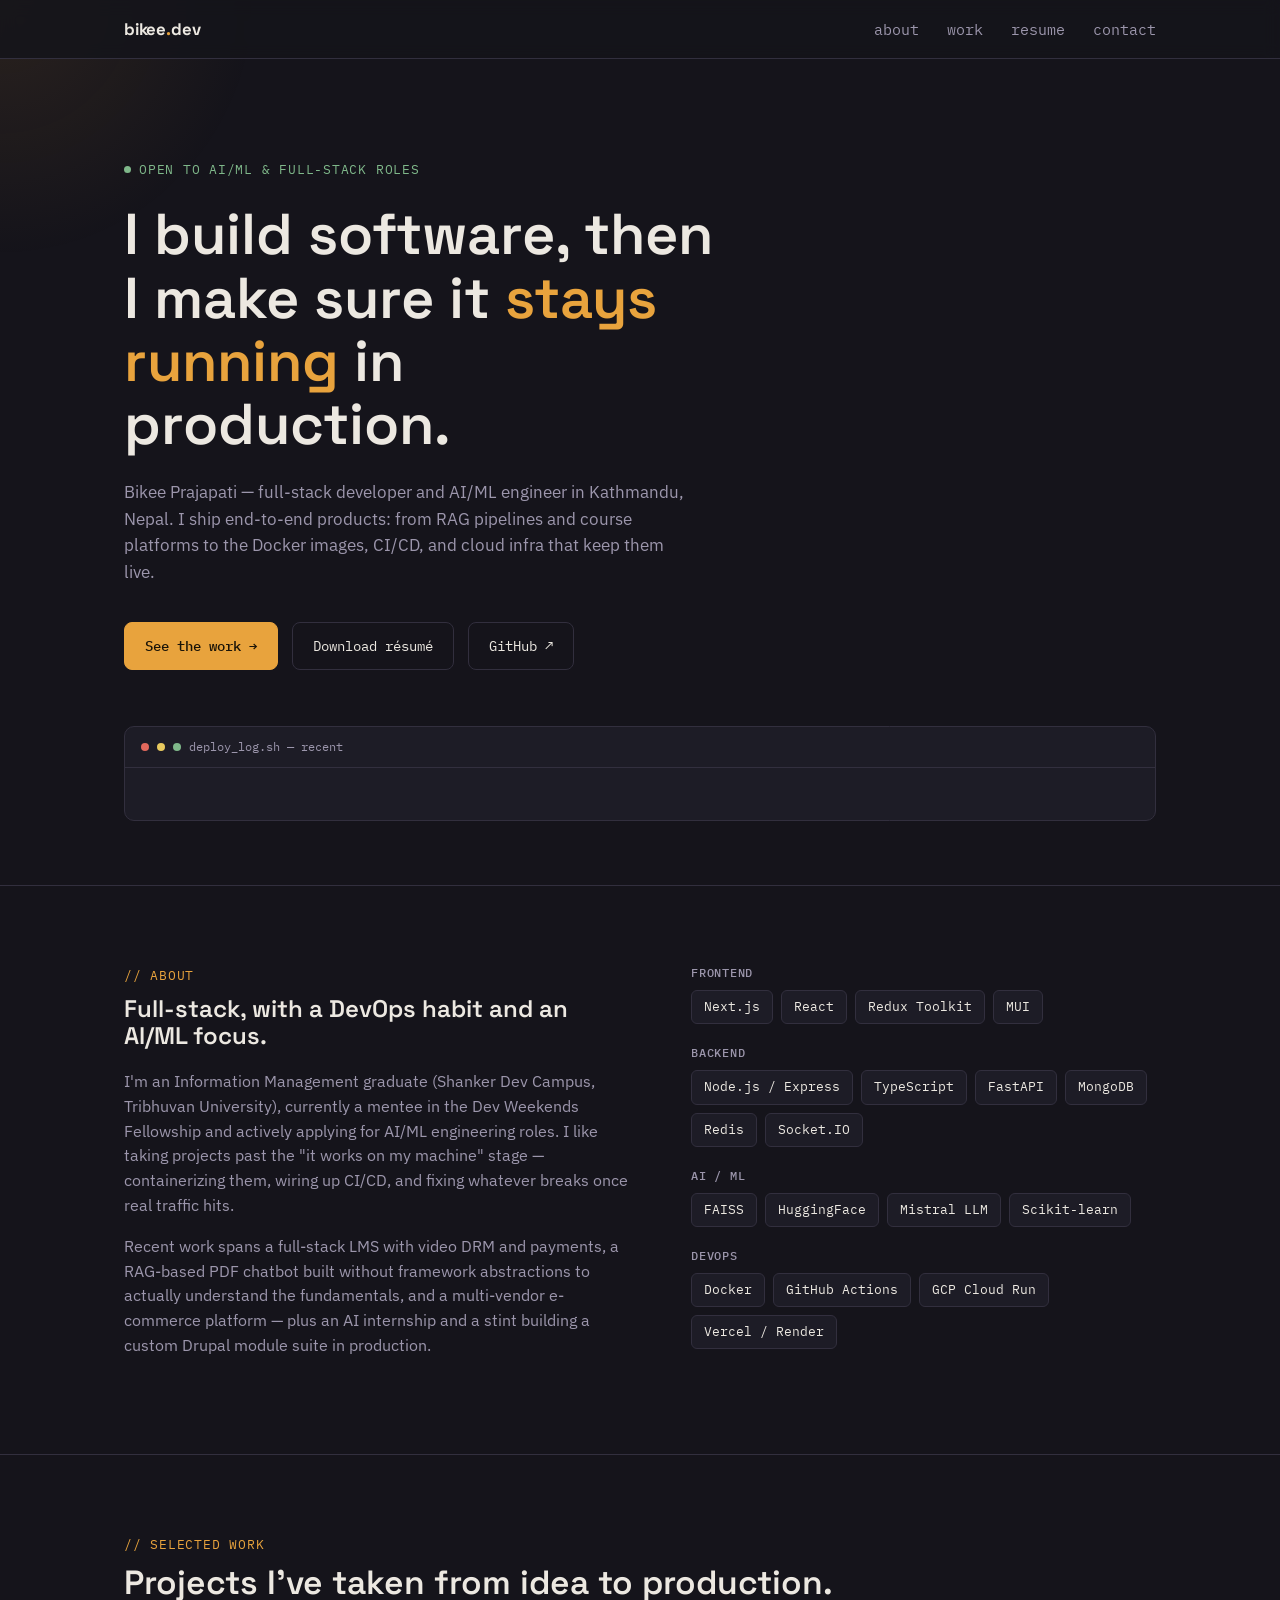
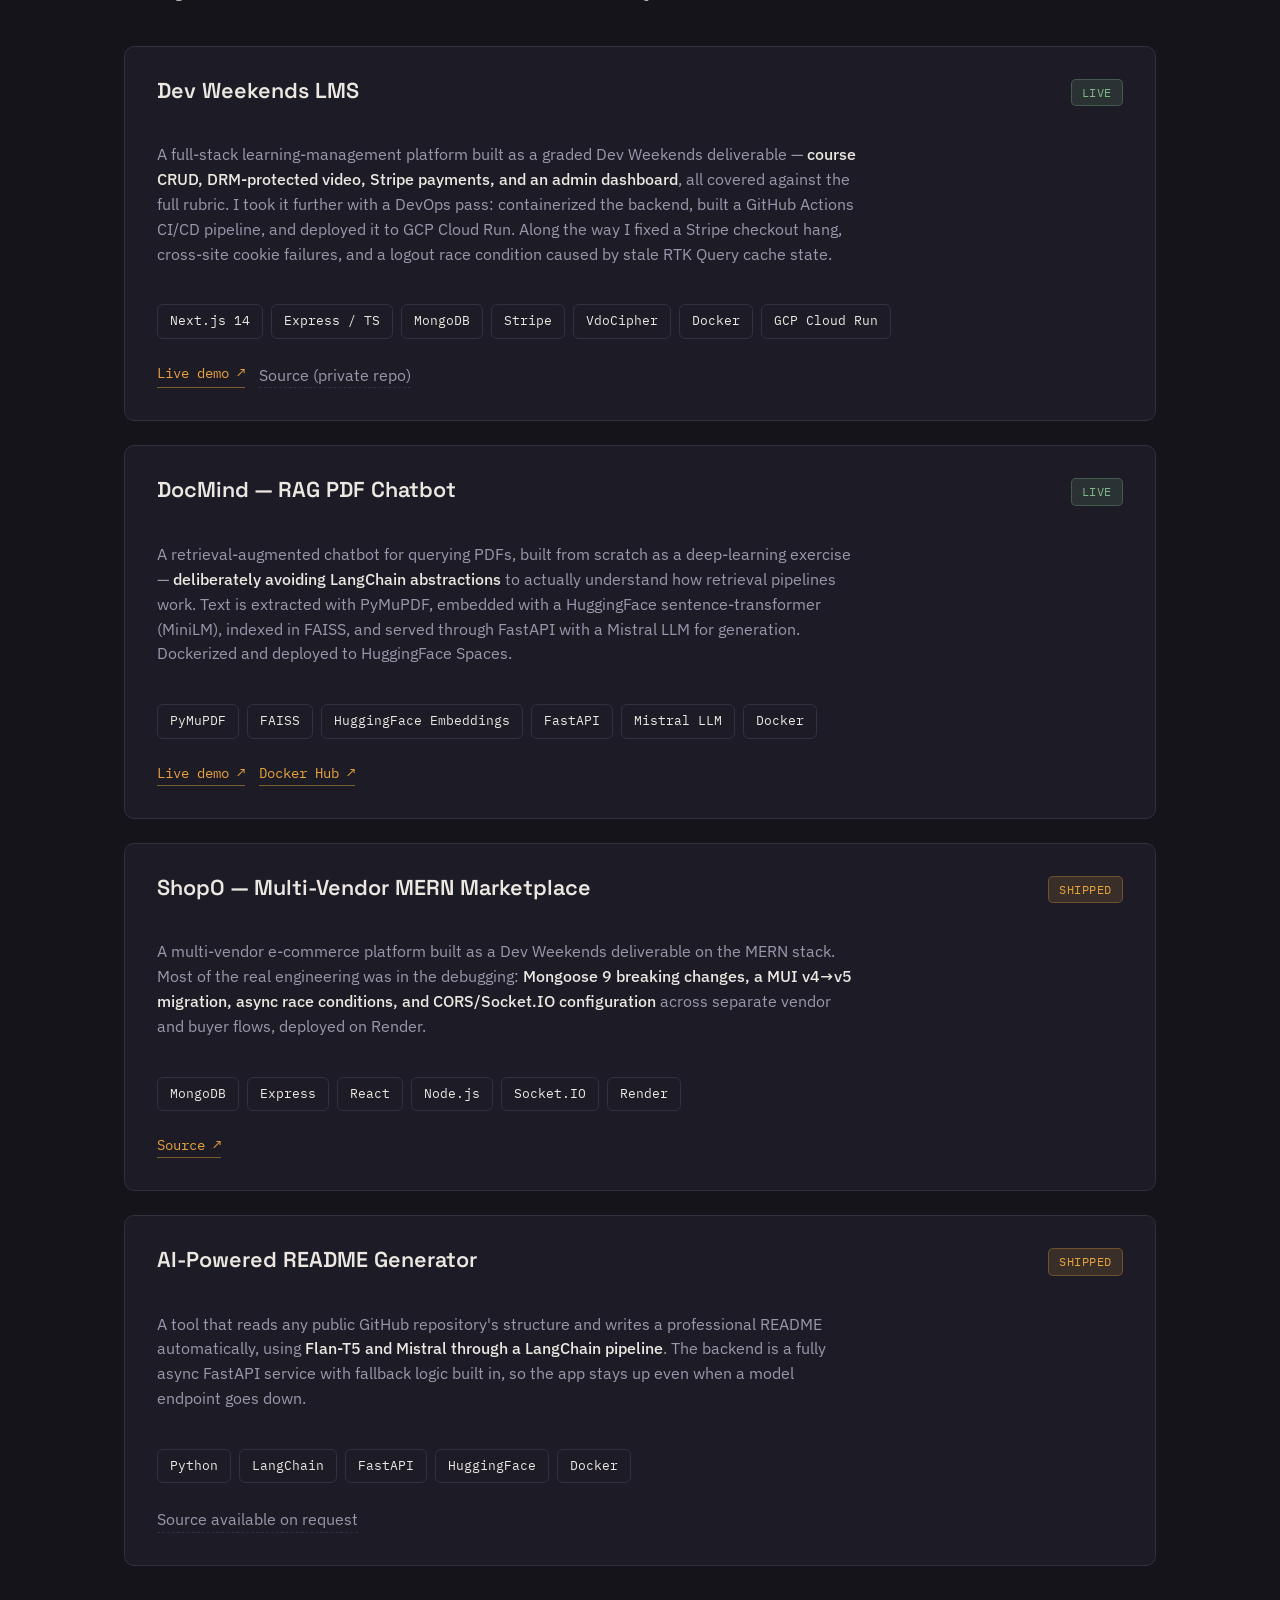
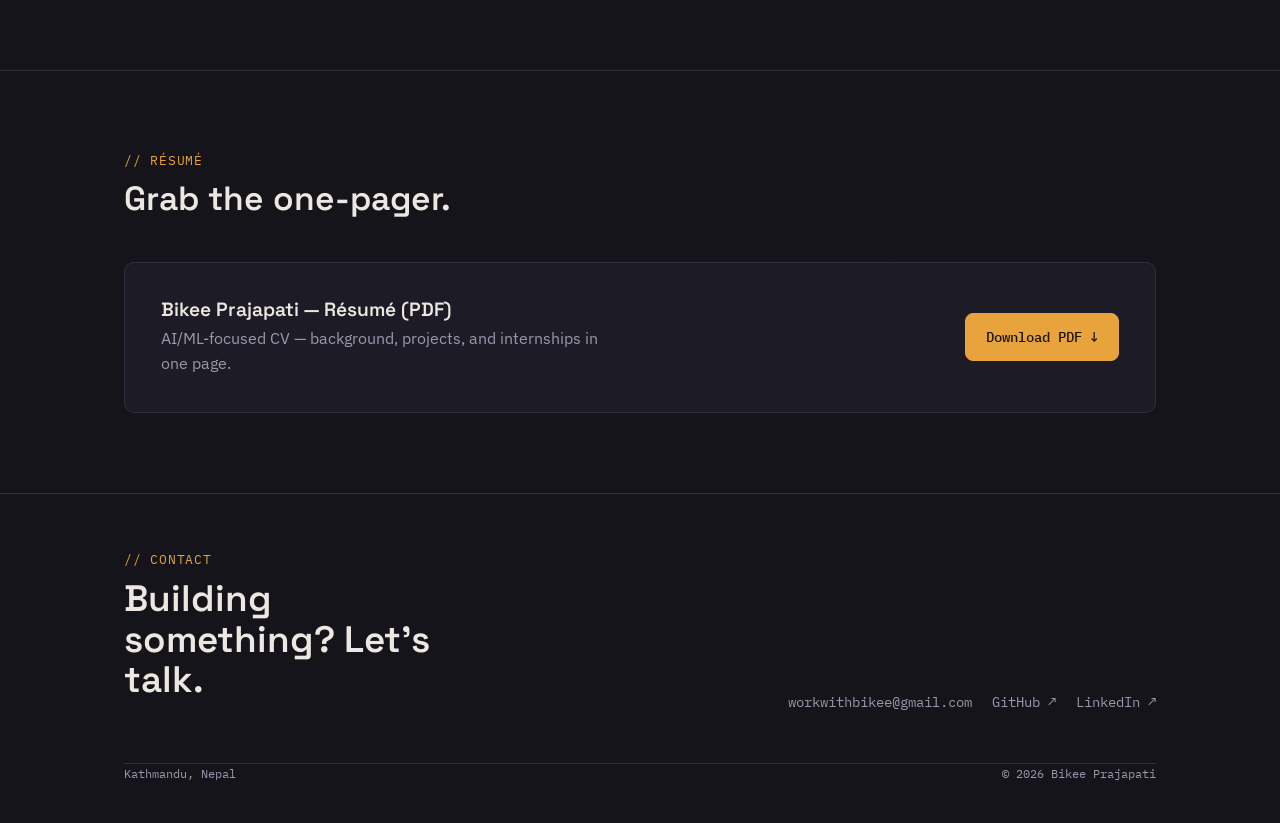
==== commit 22f20b03: "swap README generator in, drop dead demo placeholders" ====
--- a/index.html
+++ b/index.html
@@ -502,33 +502,29 @@
         </div>
         <div class="project-links">
           <a href="https://github.com/bikeeprajapati/multivendor-mern" target="_blank" rel="noopener">Source ↗</a>
-          <!-- TODO(bikee): add the live Render URL here once confirmed -->
-          <span class="disabled" title="Add your live Render URL here">Live demo (add link)</span>
         </div>
       </article>
 
       <article class="project reveal">
         <div class="project-top">
           <div>
-            <h3 class="project-title">Insurance Premium Predictor</h3>
-          </div>
-          <span class="status-tag status-live">live</span>
+            <h3 class="project-title">AI-Powered README Generator</h3>
+          </div>
+          <span class="status-tag status-shipped">shipped</span>
         </div>
         <p class="project-desc">
-          A machine learning API that predicts insurance premiums from user inputs, using
-          regression models trained with Scikit-learn. Containerized with Docker, pushed to
-          Docker Hub, and deployed live on an <strong>AWS EC2 instance</strong> with manual
-          port mapping and container networking.
+          A tool that reads any public GitHub repository's structure and writes a professional
+          README automatically, using <strong>Flan-T5 and Mistral through a LangChain
+          pipeline</strong>. The backend is a fully async FastAPI service with fallback logic
+          built in, so the app stays up even when a model endpoint goes down.
         </p>
         <div class="project-stack chips">
-          <span class="chip">Python</span><span class="chip">FastAPI</span>
-          <span class="chip">Scikit-learn</span><span class="chip">Docker</span>
-          <span class="chip">AWS EC2</span>
+          <span class="chip">Python</span><span class="chip">LangChain</span>
+          <span class="chip">FastAPI</span><span class="chip">HuggingFace</span>
+          <span class="chip">Docker</span>
         </div>
         <div class="project-links">
-          <!-- TODO(bikee): add the live EC2 URL and/or repo link here -->
-          <span class="disabled" title="Add your live EC2 URL here">Live demo (add link)</span>
-          <span class="disabled" title="Add your repo link here">Source (add link)</span>
+          <span class="disabled" title="Repo link available on request">Source available on request</span>
         </div>
       </article>
 
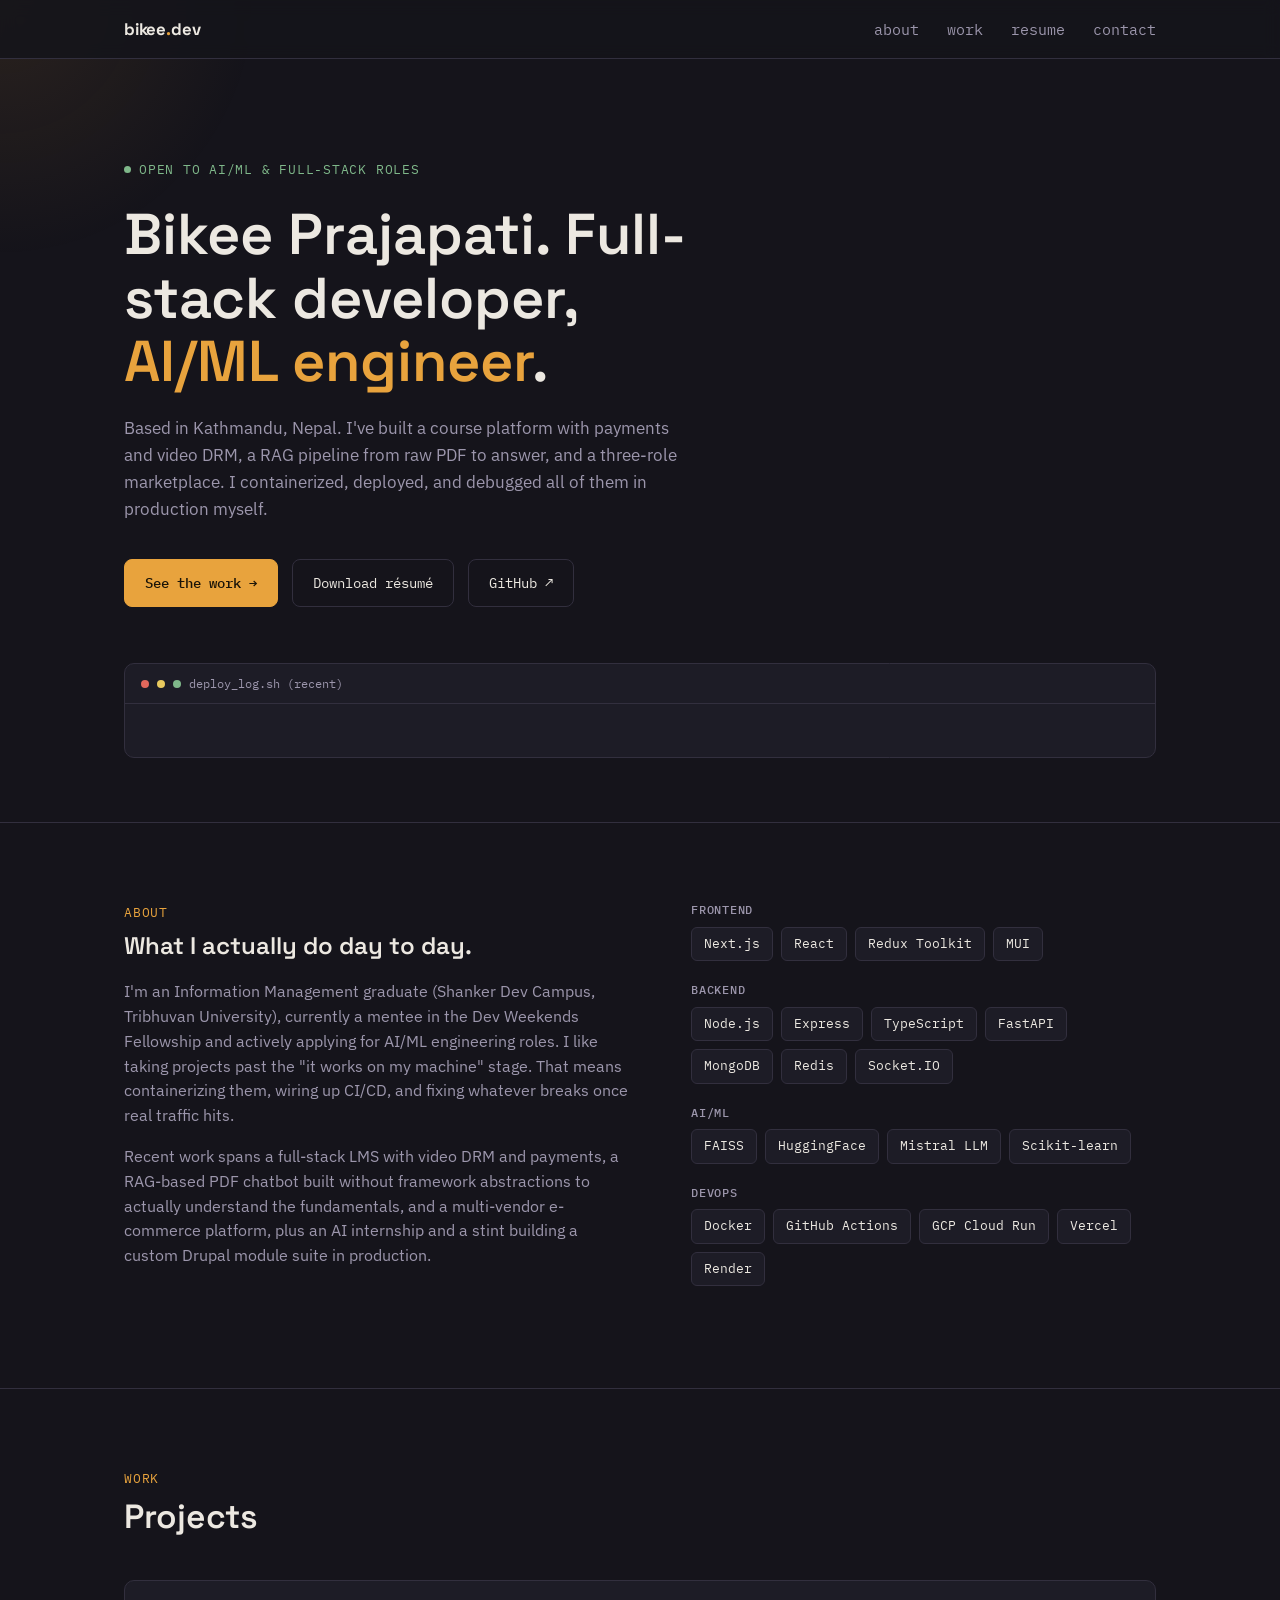
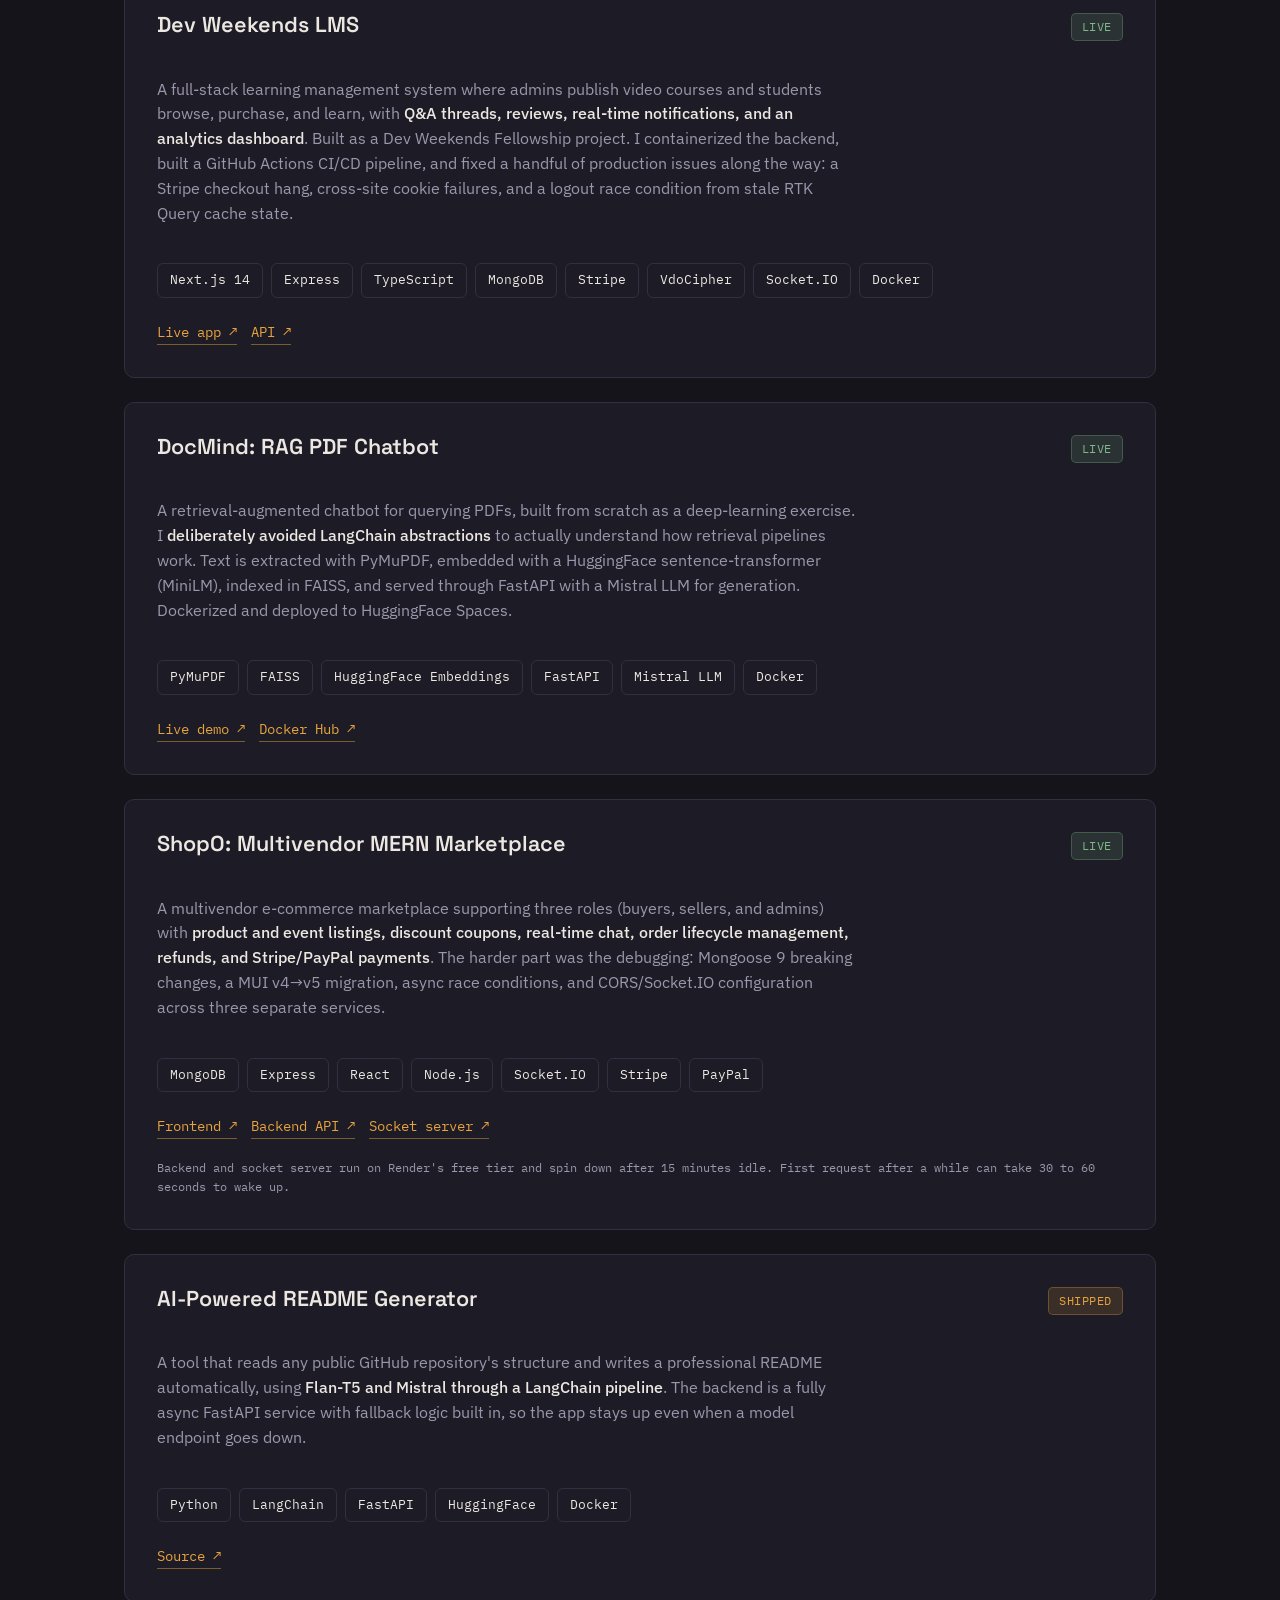
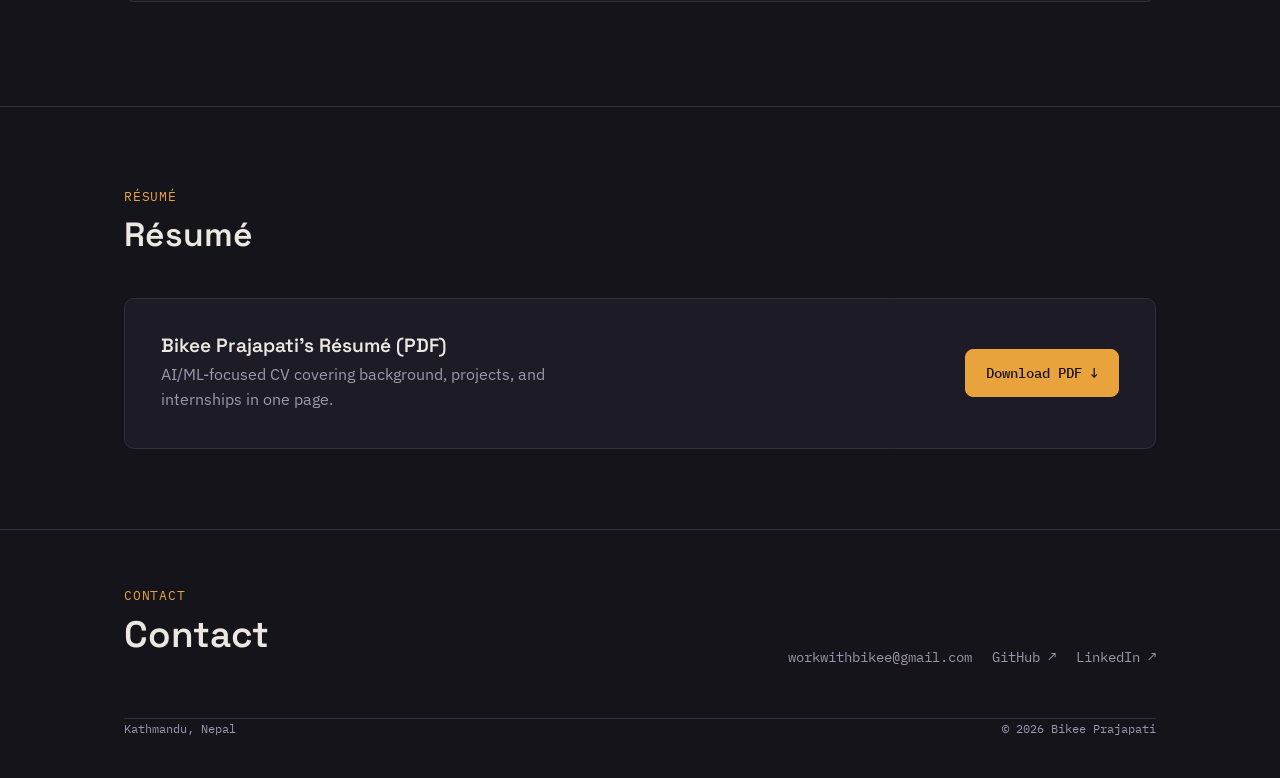
==== commit a434f62c: "redesign: new theme, animated hero banner, chat assistant" ====
--- a/index.html
+++ b/index.html
@@ -3,8 +3,8 @@
 <head>
 <meta charset="UTF-8" />
 <meta name="viewport" content="width=device-width, initial-scale=1.0" />
-<title>Bikee Prajapati — Full-Stack &amp; AI/ML Engineer</title>
-<meta name="description" content="Portfolio of Bikee Prajapati — full-stack developer, AI/ML engineer, and DevOps practitioner based in Kathmandu, Nepal." />
+<title>Bikee Prajapati: Full-Stack &amp; AI/ML Engineer</title>
+<meta name="description" content="Portfolio of Bikee Prajapati, full-stack developer and AI/ML engineer based in Kathmandu, Nepal." />
 <link rel="preconnect" href="https://fonts.googleapis.com">
 <link rel="preconnect" href="https://fonts.gstatic.com" crossorigin>
 <link href="https://fonts.googleapis.com/css2?family=Space+Grotesk:wght@400;500;600;700&family=IBM+Plex+Sans:wght@400;500;600&family=IBM+Plex+Mono:wght@400;500&display=swap" rel="stylesheet">
@@ -114,17 +114,6 @@
   .brand:hover{letter-spacing:0.01em;}
 
   .pulse-ring{position:relative;}
-  .status-live{position:relative; overflow:hidden;}
-  .status-live::before{
-    content:''; position:absolute; inset:0;
-    background:linear-gradient(90deg, transparent, rgba(127,184,138,0.25), transparent);
-    transform:translateX(-100%);
-    animation:sheen 3.2s ease-in-out infinite;
-  }
-  @keyframes sheen{
-    0%,60%{transform:translateX(-100%);}
-    100%{transform:translateX(100%);}
-  }
 
   /* NAV */
   header{
@@ -198,7 +187,7 @@
   .btn-ghost{color:var(--text); background:transparent;}
   .btn-ghost:hover{border-color:var(--accent); color:var(--accent);}
 
-  /* DEPLOY LOG TICKER — signature element */
+  /* DEPLOY LOG TICKER (signature element) */
   .ticker-wrap{
     margin-top:56px;
     border:1px solid var(--line);
@@ -237,7 +226,7 @@
   }
   .section-head h2{font-size:clamp(1.6rem, 3vw, 2.1rem);}
 
-  /* ABOUT / STACK */
+  /* ABOUT AND STACK */
   .about-grid{display:grid; grid-template-columns:1.1fr 1fr; gap:56px;}
   @media (max-width:800px){ .about-grid{grid-template-columns:1fr;} }
   .about-grid p{color:var(--text-muted); margin:0 0 16px;}
@@ -296,7 +285,7 @@
   .resume-card h3{font-size:1.2rem; margin-bottom:6px;}
   .resume-card p{color:var(--text-muted); margin:0; max-width:44ch;}
 
-  /* CONTACT / FOOTER */
+  /* CONTACT AND FOOTER */
   footer{padding:56px 0 40px; border-bottom:none;}
   .contact-row{
     display:flex; justify-content:space-between; align-items:flex-end; gap:24px; flex-wrap:wrap;
@@ -334,11 +323,11 @@
   <section class="hero" id="home">
     <div class="wrap hero-anim">
       <span class="eyebrow"><span class="pulse"></span>open to ai/ml &amp; full-stack roles</span>
-      <h1>I build software, then I make sure it <span class="accent">stays running</span> in production.</h1>
+      <h1>Bikee Prajapati. Full-stack developer, <span class="accent">AI/ML engineer</span>.</h1>
       <p class="lede">
-        Bikee Prajapati — full-stack developer and AI/ML engineer in Kathmandu, Nepal.
-        I ship end-to-end products: from RAG pipelines and course platforms to the Docker
-        images, CI/CD, and cloud infra that keep them live.
+        Based in Kathmandu, Nepal. I've built a course platform with payments and video DRM,
+        a RAG pipeline from raw PDF to answer, and a three-role marketplace. I containerized,
+        deployed, and debugged all of them in production myself.
       </p>
       <div class="hero-actions">
         <a class="btn btn-primary" href="#work">See the work →</a>
@@ -349,7 +338,7 @@
       <div class="ticker-wrap" aria-hidden="true">
         <div class="ticker-head">
           <span class="dot d1"></span><span class="dot d2"></span><span class="dot d3"></span>
-          deploy_log.sh — recent
+          deploy_log.sh (recent)
         </div>
         <div class="ticker-viewport">
           <div class="ticker-track">
@@ -357,10 +346,10 @@
             <span class="ok">✓ deployed to gcp cloud run</span>
             <span>⟳ rotated exposed credentials after ci leak</span>
             <span class="ok">✓ fixed stripe checkout hang (fire-and-forget email)</span>
-            <span class="ok">✓ resolved cross-site cookie failure — sameSite:none</span>
+            <span class="ok">✓ resolved cross-site cookie failure (sameSite:none)</span>
             <span class="ok">✓ shipped rag pipeline: pymupdf → faiss → mistral</span>
             <span class="ok">✓ dockerized docmind, pushed to docker hub</span>
-            <span class="ok">✓ github actions keep-alive cron — render free tier</span>
+            <span class="ok">✓ github actions keep-alive cron (render free tier)</span>
             <span class="ok">✓ dockerized lms-backend</span>
             <span class="ok">✓ deployed to gcp cloud run</span>
             <span>⟳ rotated exposed credentials after ci leak</span>
@@ -374,18 +363,19 @@
   <section id="about">
     <div class="wrap about-grid reveal">
       <div>
-        <span class="section-tag">// about</span>
-        <h2 style="margin-bottom:20px;">Full-stack, with a DevOps habit and an AI/ML focus.</h2>
+        <span class="section-tag">About</span>
+        <h2 style="margin-bottom:20px;">What I actually do day to day.</h2>
         <p>
           I'm an Information Management graduate (Shanker Dev Campus, Tribhuvan University),
           currently a mentee in the Dev Weekends Fellowship and actively applying for AI/ML
-          engineering roles. I like taking projects past the "it works on my machine" stage —
-          containerizing them, wiring up CI/CD, and fixing whatever breaks once real traffic hits.
+          engineering roles. I like taking projects past the "it works on my machine" stage.
+          That means containerizing them, wiring up CI/CD, and fixing whatever breaks once real
+          traffic hits.
         </p>
         <p>
           Recent work spans a full-stack LMS with video DRM and payments, a RAG-based PDF
           chatbot built without framework abstractions to actually understand the fundamentals,
-          and a multi-vendor e-commerce platform — plus an AI internship and a stint building a
+          and a multi-vendor e-commerce platform, plus an AI internship and a stint building a
           custom Drupal module suite in production.
         </p>
       </div>
@@ -400,13 +390,13 @@
         <div class="stack-group">
           <h3>Backend</h3>
           <div class="chips">
-            <span class="chip">Node.js / Express</span><span class="chip">TypeScript</span>
+            <span class="chip">Node.js</span><span class="chip">Express</span><span class="chip">TypeScript</span>
             <span class="chip">FastAPI</span><span class="chip">MongoDB</span>
             <span class="chip">Redis</span><span class="chip">Socket.IO</span>
           </div>
         </div>
         <div class="stack-group">
-          <h3>AI / ML</h3>
+          <h3>AI/ML</h3>
           <div class="chips">
             <span class="chip">FAISS</span><span class="chip">HuggingFace</span>
             <span class="chip">Mistral LLM</span><span class="chip">Scikit-learn</span>
@@ -416,7 +406,7 @@
           <h3>DevOps</h3>
           <div class="chips">
             <span class="chip">Docker</span><span class="chip">GitHub Actions</span>
-            <span class="chip">GCP Cloud Run</span><span class="chip">Vercel / Render</span>
+            <span class="chip">GCP Cloud Run</span><span class="chip">Vercel</span><span class="chip">Render</span>
           </div>
         </div>
       </div>
@@ -426,8 +416,8 @@
   <section id="work">
     <div class="wrap">
       <div class="section-head reveal">
-        <span class="section-tag">// selected work</span>
-        <h2>Projects I've taken from idea to production.</h2>
+        <span class="section-tag">Work</span>
+        <h2>Projects</h2>
       </div>
 
       <article class="project reveal">
@@ -438,35 +428,36 @@
           <span class="status-tag status-live">live</span>
         </div>
         <p class="project-desc">
-          A full-stack learning-management platform built as a graded Dev Weekends deliverable —
-          <strong>course CRUD, DRM-protected video, Stripe payments, and an admin dashboard</strong>,
-          all covered against the full rubric. I took it further with a DevOps pass: containerized
-          the backend, built a GitHub Actions CI/CD pipeline, and deployed it to GCP Cloud Run.
-          Along the way I fixed a Stripe checkout hang, cross-site cookie failures, and a logout
-          race condition caused by stale RTK Query cache state.
+          A full-stack learning management system where admins publish video courses and students
+          browse, purchase, and learn, with <strong>Q&amp;A threads, reviews, real-time
+          notifications, and an analytics dashboard</strong>. Built as a Dev Weekends Fellowship
+          project. I containerized the backend, built a GitHub Actions CI/CD pipeline, and fixed a
+          handful of production issues along the way: a Stripe checkout hang, cross-site cookie
+          failures, and a logout race condition from stale RTK Query cache state.
         </p>
         <div class="project-stack chips">
-          <span class="chip">Next.js 14</span><span class="chip">Express / TS</span>
+          <span class="chip">Next.js 14</span><span class="chip">Express</span>
+          <span class="chip">TypeScript</span>
           <span class="chip">MongoDB</span><span class="chip">Stripe</span>
-          <span class="chip">VdoCipher</span><span class="chip">Docker</span>
-          <span class="chip">GCP Cloud Run</span>
+          <span class="chip">VdoCipher</span><span class="chip">Socket.IO</span>
+          <span class="chip">Docker</span>
         </div>
         <div class="project-links">
-          <a href="https://lms-server-drkkwnviwa-el.a.run.app" target="_blank" rel="noopener">Live demo ↗</a>
-          <span class="disabled" title="Repo is private after a credential rotation">Source (private repo)</span>
+          <a href="https://lms-platform-two-psi.vercel.app" target="_blank" rel="noopener">Live app ↗</a>
+          <a href="https://lms-platform-weuz.onrender.com" target="_blank" rel="noopener">API ↗</a>
         </div>
       </article>
 
       <article class="project reveal">
         <div class="project-top">
           <div>
-            <h3 class="project-title">DocMind — RAG PDF Chatbot</h3>
+            <h3 class="project-title">DocMind: RAG PDF Chatbot</h3>
           </div>
           <span class="status-tag status-live">live</span>
         </div>
         <p class="project-desc">
           A retrieval-augmented chatbot for querying PDFs, built from scratch as a deep-learning
-          exercise — <strong>deliberately avoiding LangChain abstractions</strong> to actually
+          exercise. I <strong>deliberately avoided LangChain abstractions</strong> to actually
           understand how retrieval pipelines work. Text is extracted with PyMuPDF, embedded with
           a HuggingFace sentence-transformer (MiniLM), indexed in FAISS, and served through
           FastAPI with a Mistral LLM for generation. Dockerized and deployed to HuggingFace Spaces.
@@ -485,24 +476,32 @@
       <article class="project reveal">
         <div class="project-top">
           <div>
-            <h3 class="project-title">ShopO — Multi-Vendor MERN Marketplace</h3>
-          </div>
-          <span class="status-tag status-shipped">shipped</span>
+            <h3 class="project-title">ShopO: Multivendor MERN Marketplace</h3>
+          </div>
+          <span class="status-tag status-live">live</span>
         </div>
         <p class="project-desc">
-          A multi-vendor e-commerce platform built as a Dev Weekends deliverable on the MERN
-          stack. Most of the real engineering was in the debugging: <strong>Mongoose 9 breaking
-          changes, a MUI v4→v5 migration, async race conditions, and CORS/Socket.IO
-          configuration</strong> across separate vendor and buyer flows, deployed on Render.
+          A multivendor e-commerce marketplace supporting three roles (buyers, sellers, and
+          admins) with <strong>product and event listings, discount coupons, real-time chat,
+          order lifecycle management, refunds, and Stripe/PayPal payments</strong>. The harder
+          part was the debugging: Mongoose 9 breaking changes, a MUI v4→v5 migration, async race
+          conditions, and CORS/Socket.IO configuration across three separate services.
         </p>
         <div class="project-stack chips">
           <span class="chip">MongoDB</span><span class="chip">Express</span>
           <span class="chip">React</span><span class="chip">Node.js</span>
-          <span class="chip">Socket.IO</span><span class="chip">Render</span>
+          <span class="chip">Socket.IO</span><span class="chip">Stripe</span>
+          <span class="chip">PayPal</span>
         </div>
         <div class="project-links">
-          <a href="https://github.com/bikeeprajapati/multivendor-mern" target="_blank" rel="noopener">Source ↗</a>
-        </div>
+          <a href="https://multivendor-mern-ashy.vercel.app" target="_blank" rel="noopener">Frontend ↗</a>
+          <a href="https://multivendor-backend-219u.onrender.com" target="_blank" rel="noopener">Backend API ↗</a>
+          <a href="https://multivendor-socket-61tp.onrender.com" target="_blank" rel="noopener">Socket server ↗</a>
+        </div>
+        <p style="font-family:'IBM Plex Mono', monospace; font-size:0.76rem; color:var(--text-muted); margin:2px 0 0;">
+          Backend and socket server run on Render's free tier and spin down after 15 minutes idle.
+          First request after a while can take 30 to 60 seconds to wake up.
+        </p>
       </article>
 
       <article class="project reveal">
@@ -524,7 +523,7 @@
           <span class="chip">Docker</span>
         </div>
         <div class="project-links">
-          <span class="disabled" title="Repo link available on request">Source available on request</span>
+          <a href="https://github.com/bikeeprajapati/readme-generator" target="_blank" rel="noopener">Source ↗</a>
         </div>
       </article>
 
@@ -534,13 +533,13 @@
   <section id="resume">
     <div class="wrap">
       <div class="section-head">
-        <span class="section-tag">// résumé</span>
-        <h2>Grab the one-pager.</h2>
+        <span class="section-tag">Résumé</span>
+        <h2>Résumé</h2>
       </div>
       <div class="resume-card reveal">
         <div>
-          <h3>Bikee Prajapati — Résumé (PDF)</h3>
-          <p>AI/ML-focused CV — background, projects, and internships in one page.</p>
+          <h3>Bikee Prajapati's Résumé (PDF)</h3>
+          <p>AI/ML-focused CV covering background, projects, and internships in one page.</p>
         </div>
         <!-- TODO(bikee): replace resume.pdf with your actual file, same folder as index.html -->
         <a class="btn btn-primary" href="resume.pdf" download>Download PDF ↓</a>
@@ -552,8 +551,8 @@
     <div class="wrap">
       <div class="contact-row reveal">
         <div>
-          <span class="section-tag">// contact</span>
-          <h2>Building something? Let's talk.</h2>
+          <span class="section-tag">Contact</span>
+          <h2>Contact</h2>
         </div>
         <div class="contact-links">
           <a href="mailto:workwithbikee@gmail.com">workwithbikee@gmail.com</a>
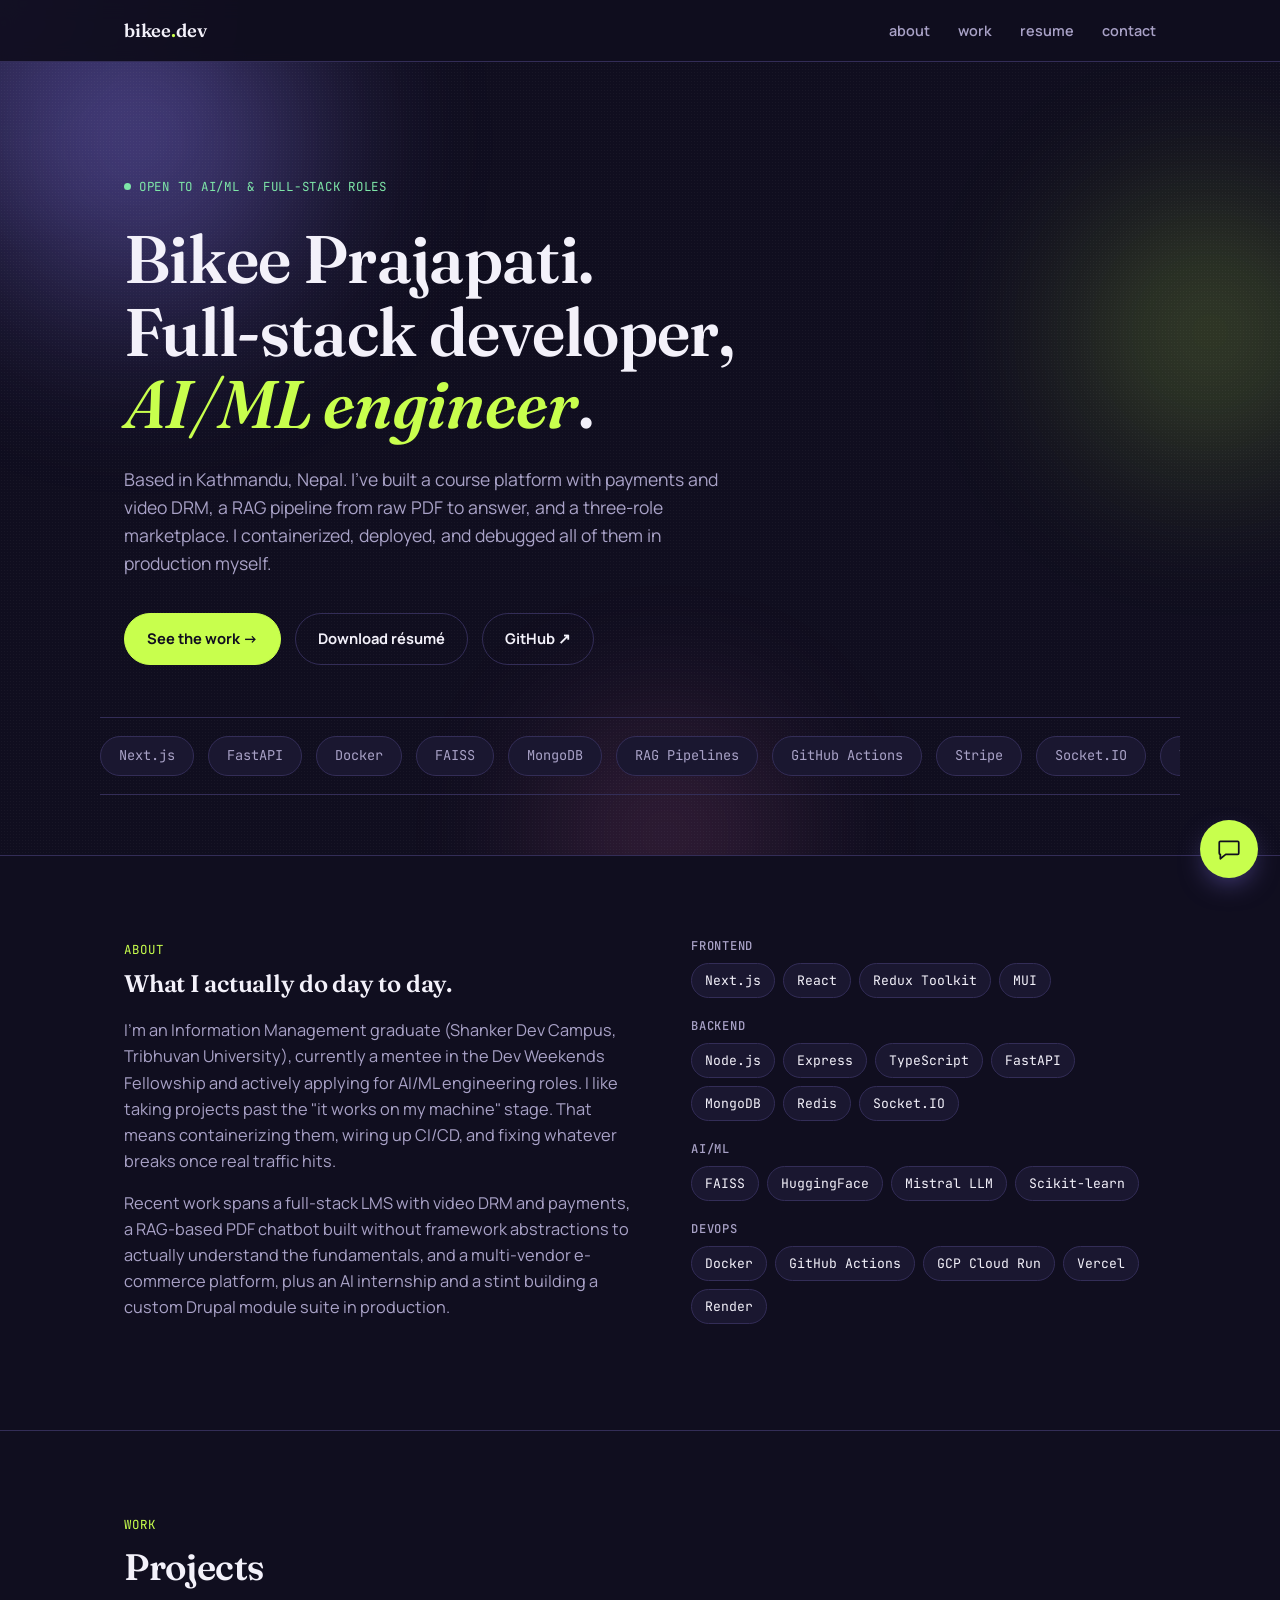
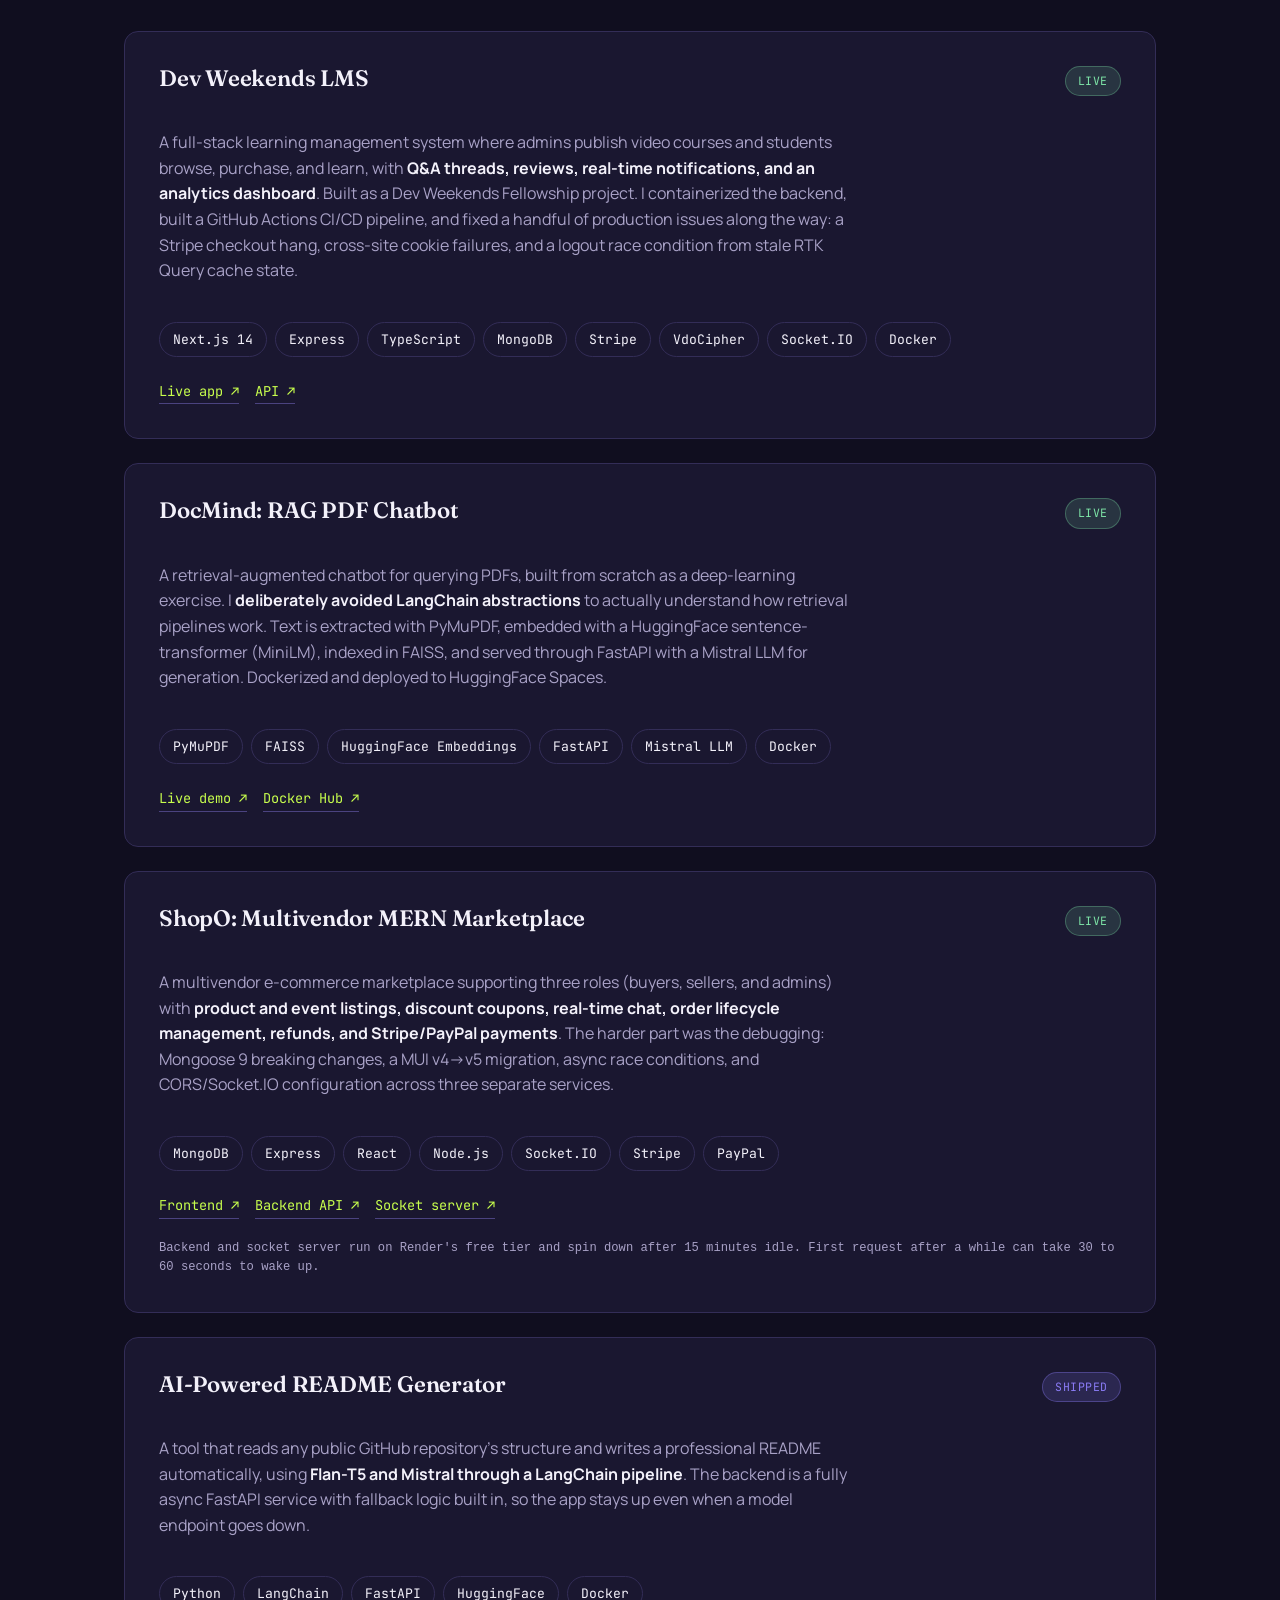
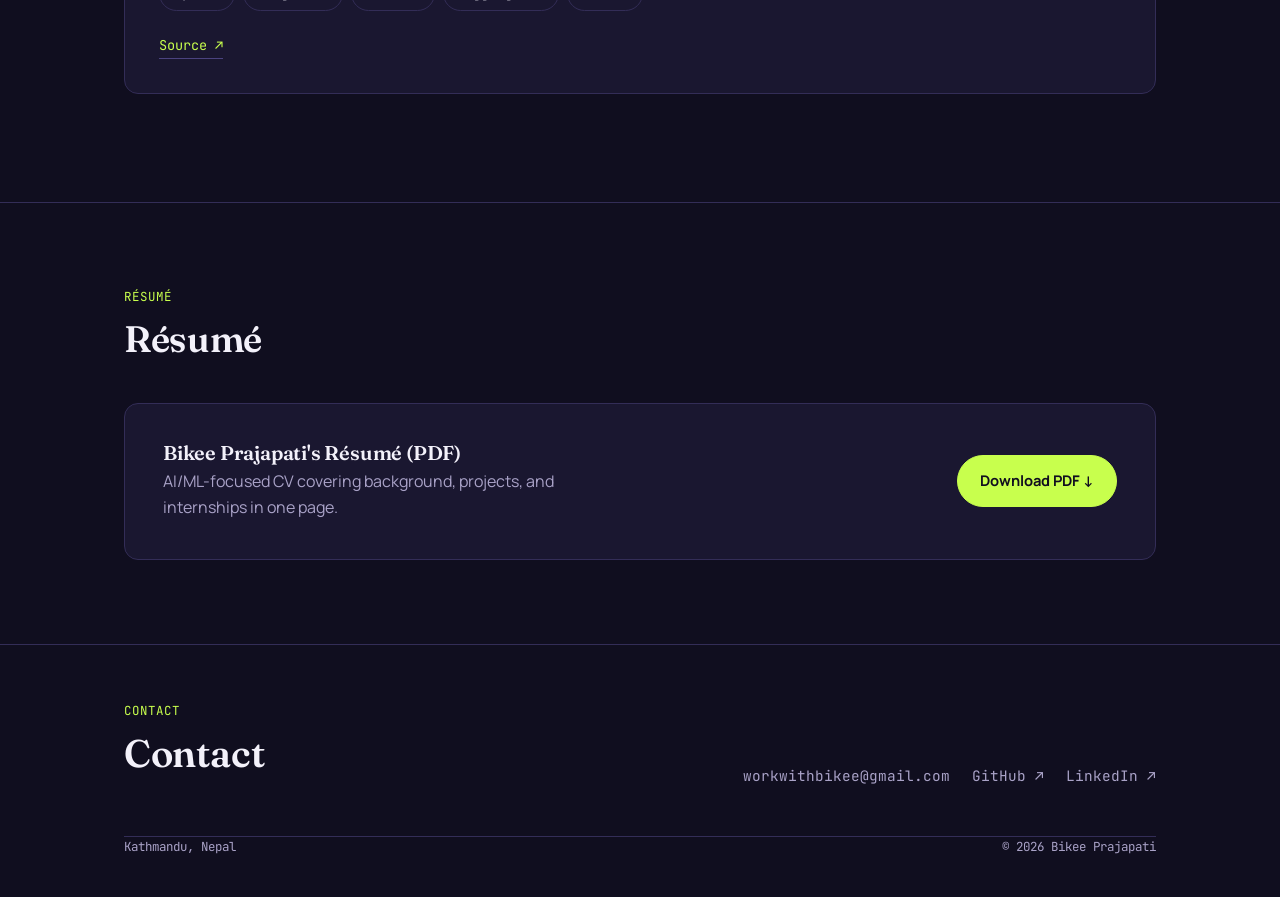
==== commit a5ba0ca2: "redesign: new theme, animated hero banner, chat assistant" ====
--- a/index.html
+++ b/index.html
@@ -7,302 +7,8 @@
 <meta name="description" content="Portfolio of Bikee Prajapati, full-stack developer and AI/ML engineer based in Kathmandu, Nepal." />
 <link rel="preconnect" href="https://fonts.googleapis.com">
 <link rel="preconnect" href="https://fonts.gstatic.com" crossorigin>
-<link href="https://fonts.googleapis.com/css2?family=Space+Grotesk:wght@400;500;600;700&family=IBM+Plex+Sans:wght@400;500;600&family=IBM+Plex+Mono:wght@400;500&display=swap" rel="stylesheet">
-<style>
-  :root{
-    --bg: #15141b;
-    --surface: #1d1c26;
-    --surface-2: #24222f;
-    --line: #322f3e;
-    --text: #ece8e1;
-    --text-muted: #9c96ac;
-    --accent: #e8a33d;
-    --accent-dim: #7a5d2c;
-    --good: #7fb88a;
-    --radius: 10px;
-    --maxw: 1080px;
-  }
-  *{box-sizing:border-box;}
-  html{scroll-behavior:smooth;}
-  body{
-    margin:0;
-    background:var(--bg);
-    color:var(--text);
-    font-family:'IBM Plex Sans', system-ui, sans-serif;
-    line-height:1.55;
-    -webkit-font-smoothing:antialiased;
-  }
-  h1,h2,h3{
-    font-family:'Space Grotesk', system-ui, sans-serif;
-    font-weight:600;
-    line-height:1.1;
-    margin:0;
-  }
-  .mono{font-family:'IBM Plex Mono', monospace;}
-  a{color:inherit;}
-  .wrap{max-width:var(--maxw); margin:0 auto; padding:0 24px;}
-  ::selection{background:var(--accent); color:#15141b;}
-  :focus-visible{outline:2px solid var(--accent); outline-offset:3px;}
-
-  @media (prefers-reduced-motion: reduce){
-    *{animation-duration:0.01ms !important; animation-iteration-count:1 !important; transition-duration:0.01ms !important; scroll-behavior:auto !important;}
-    .reveal{opacity:1 !important; transform:none !important;}
-  }
-
-  /* ANIMATION LAYER */
-  .reveal{
-    opacity:0;
-    transform:translateY(28px);
-    transition:opacity 0.7s cubic-bezier(.16,.8,.24,1), transform 0.7s cubic-bezier(.16,.8,.24,1);
-  }
-  .reveal.in{opacity:1; transform:translateY(0);}
-  .reveal-stagger > *{
-    opacity:0; transform:translateY(22px);
-    transition:opacity 0.6s cubic-bezier(.16,.8,.24,1), transform 0.6s cubic-bezier(.16,.8,.24,1);
-  }
-  .reveal-stagger.in > *{opacity:1; transform:translateY(0);}
-  .reveal-stagger.in > *:nth-child(1){transition-delay:0.02s;}
-  .reveal-stagger.in > *:nth-child(2){transition-delay:0.10s;}
-  .reveal-stagger.in > *:nth-child(3){transition-delay:0.18s;}
-  .reveal-stagger.in > *:nth-child(4){transition-delay:0.26s;}
-  .reveal-stagger.in > *:nth-child(5){transition-delay:0.34s;}
-
-  @keyframes rise-in{
-    from{opacity:0; transform:translateY(20px);}
-    to{opacity:1; transform:translateY(0);}
-  }
-  .hero-anim > *{
-    opacity:0;
-    animation:rise-in 0.8s cubic-bezier(.16,.8,.24,1) forwards;
-  }
-  .hero-anim > *:nth-child(1){animation-delay:0.05s;}
-  .hero-anim > *:nth-child(2){animation-delay:0.16s;}
-  .hero-anim > *:nth-child(3){animation-delay:0.27s;}
-  .hero-anim > *:nth-child(4){animation-delay:0.38s;}
-  .hero-anim > *:nth-child(5){animation-delay:0.5s;}
-
-  body{position:relative;}
-  .glow-cursor{
-    position:fixed; top:0; left:0; width:520px; height:520px;
-    pointer-events:none; z-index:0; border-radius:50%;
-    background:radial-gradient(circle, rgba(232,163,61,0.10), transparent 70%);
-    transform:translate(-50%,-50%);
-    transition:opacity 0.3s ease;
-    opacity:0;
-  }
-  @media (hover:hover) and (pointer:fine){ .glow-cursor{opacity:1;} }
-
-  .navlinks a{position:relative; padding-bottom:3px;}
-  .navlinks a::after{
-    content:''; position:absolute; left:0; bottom:0; width:0; height:1px;
-    background:var(--accent); transition:width 0.25s ease;
-  }
-  .navlinks a:hover::after{width:100%;}
-
-  .project{
-    transform:translateY(0);
-    transition:border-color 0.2s ease, transform 0.3s cubic-bezier(.16,.8,.24,1), box-shadow 0.3s ease;
-  }
-  .project:hover{
-    transform:translateY(-4px);
-    box-shadow:0 14px 32px -18px rgba(0,0,0,0.55);
-  }
-  .chip{transition:border-color 0.2s ease, transform 0.2s ease, color 0.2s ease;}
-  .project:hover .chip{border-color:var(--accent-dim);}
-  .btn{will-change:transform;}
-  .brand{transition:letter-spacing 0.3s ease;}
-  .brand:hover{letter-spacing:0.01em;}
-
-  .pulse-ring{position:relative;}
-
-  /* NAV */
-  header{
-    position:sticky; top:0; z-index:50;
-    background:rgba(21,20,27,0.85);
-    backdrop-filter:blur(8px);
-    border-bottom:1px solid var(--line);
-  }
-  nav.wrap{
-    display:flex; align-items:center; justify-content:space-between;
-    padding-top:16px; padding-bottom:16px;
-  }
-  .brand{
-    font-family:'Space Grotesk', sans-serif;
-    font-weight:700; font-size:1.05rem; letter-spacing:-0.01em;
-    text-decoration:none;
-  }
-  .brand .dot{color:var(--accent);}
-  .navlinks{display:flex; gap:28px; list-style:none; margin:0; padding:0;}
-  .navlinks a{
-    text-decoration:none; color:var(--text-muted); font-size:0.92rem;
-    font-family:'IBM Plex Mono', monospace;
-    transition:color 0.15s ease;
-  }
-  .navlinks a:hover{color:var(--text);}
-  @media (max-width:640px){ .navlinks{display:none;} }
-
-  /* HERO */
-  .hero{
-    padding:96px 0 64px;
-    border-bottom:1px solid var(--line);
-    position:relative;
-  }
-  .eyebrow{
-    display:inline-flex; align-items:center; gap:8px;
-    font-family:'IBM Plex Mono', monospace;
-    font-size:0.8rem; letter-spacing:0.06em; text-transform:uppercase;
-    color:var(--good); margin-bottom:24px;
-  }
-  .pulse{
-    width:7px; height:7px; border-radius:50%; background:var(--good);
-    box-shadow:0 0 0 0 rgba(127,184,138,0.6);
-    animation:pulse 2s infinite;
-  }
-  @keyframes pulse{
-    0%{box-shadow:0 0 0 0 rgba(127,184,138,0.55);}
-    70%{box-shadow:0 0 0 8px rgba(127,184,138,0);}
-    100%{box-shadow:0 0 0 0 rgba(127,184,138,0);}
-  }
-  .hero h1{
-    font-size:clamp(2.2rem, 5.5vw, 3.6rem);
-    max-width:16ch;
-    margin-bottom:22px;
-  }
-  .hero h1 .accent{color:var(--accent);}
-  .hero p.lede{
-    max-width:56ch; color:var(--text-muted); font-size:1.08rem;
-    margin-bottom:36px;
-  }
-  .hero-actions{display:flex; gap:14px; flex-wrap:wrap;}
-  .btn{
-    display:inline-flex; align-items:center; gap:8px;
-    padding:12px 20px; border-radius:8px;
-    font-family:'IBM Plex Mono', monospace; font-size:0.9rem;
-    text-decoration:none; border:1px solid var(--line);
-    transition:transform 0.15s ease, border-color 0.15s ease, background 0.15s ease;
-  }
-  .btn:hover{transform:translateY(-1px);}
-  .btn-primary{background:var(--accent); color:#1a1408; border-color:var(--accent); font-weight:500;}
-  .btn-primary:hover{background:#f0ae4d;}
-  .btn-ghost{color:var(--text); background:transparent;}
-  .btn-ghost:hover{border-color:var(--accent); color:var(--accent);}
-
-  /* DEPLOY LOG TICKER (signature element) */
-  .ticker-wrap{
-    margin-top:56px;
-    border:1px solid var(--line);
-    border-radius:var(--radius);
-    background:var(--surface);
-    overflow:hidden;
-  }
-  .ticker-head{
-    display:flex; align-items:center; gap:8px;
-    padding:10px 16px; border-bottom:1px solid var(--line);
-    font-family:'IBM Plex Mono', monospace; font-size:0.78rem;
-    color:var(--text-muted);
-  }
-  .ticker-head span.dot{width:8px; height:8px; border-radius:50%; display:inline-block;}
-  .d1{background:#e2685c;} .d2{background:#e8c95e;} .d3{background:var(--good);}
-  .ticker-viewport{overflow:hidden; white-space:nowrap; padding:14px 0;}
-  .ticker-track{
-    display:inline-block;
-    font-family:'IBM Plex Mono', monospace; font-size:0.86rem;
-    animation:scroll-left 34s linear infinite;
-    padding-left:100%;
-  }
-  .ticker-track span{margin-right:48px; color:var(--text-muted);}
-  .ticker-track span.ok{color:var(--good);}
-  @keyframes scroll-left{
-    from{transform:translateX(0);}
-    to{transform:translateX(-100%);}
-  }
-
-  section{padding:80px 0; border-bottom:1px solid var(--line);}
-  .section-head{margin-bottom:44px;}
-  .section-tag{
-    font-family:'IBM Plex Mono', monospace; font-size:0.8rem;
-    color:var(--accent); text-transform:uppercase; letter-spacing:0.06em;
-    display:block; margin-bottom:10px;
-  }
-  .section-head h2{font-size:clamp(1.6rem, 3vw, 2.1rem);}
-
-  /* ABOUT AND STACK */
-  .about-grid{display:grid; grid-template-columns:1.1fr 1fr; gap:56px;}
-  @media (max-width:800px){ .about-grid{grid-template-columns:1fr;} }
-  .about-grid p{color:var(--text-muted); margin:0 0 16px;}
-  .stack-group{margin-bottom:22px;}
-  .stack-group h3{
-    font-family:'IBM Plex Mono', monospace; font-size:0.78rem;
-    color:var(--text-muted); text-transform:uppercase; letter-spacing:0.06em;
-    margin-bottom:10px; font-weight:500;
-  }
-  .chips{display:flex; flex-wrap:wrap; gap:8px;}
-  .chip{
-    font-family:'IBM Plex Mono', monospace; font-size:0.82rem;
-    padding:6px 12px; border:1px solid var(--line); border-radius:6px;
-    background:var(--surface); color:var(--text);
-  }
-
-  /* PROJECTS */
-  .project{
-    display:grid; grid-template-columns:1fr; gap:18px;
-    padding:32px; margin-bottom:24px;
-    background:var(--surface); border:1px solid var(--line); border-radius:var(--radius);
-    transition:border-color 0.2s ease;
-  }
-  .project:hover{border-color:var(--accent-dim);}
-  .project-top{
-    display:flex; justify-content:space-between; align-items:flex-start; gap:16px; flex-wrap:wrap;
-  }
-  .project-title{font-size:1.35rem; margin-bottom:6px;}
-  .status-tag{
-    font-family:'IBM Plex Mono', monospace; font-size:0.72rem;
-    padding:4px 10px; border-radius:5px; text-transform:uppercase; letter-spacing:0.05em;
-    white-space:nowrap; height:fit-content;
-  }
-  .status-live{background:rgba(127,184,138,0.14); color:var(--good); border:1px solid rgba(127,184,138,0.3);}
-  .status-shipped{background:rgba(232,163,61,0.14); color:var(--accent); border:1px solid rgba(232,163,61,0.3);}
-  .project-desc{color:var(--text-muted); max-width:70ch;}
-  .project-desc strong{color:var(--text); font-weight:500;}
-  .project-stack{display:flex; flex-wrap:wrap; gap:8px; margin-top:4px;}
-  .project-links{display:flex; gap:14px; margin-top:6px; flex-wrap:wrap;}
-  .project-links a{
-    font-family:'IBM Plex Mono', monospace; font-size:0.85rem;
-    text-decoration:none; color:var(--accent); border-bottom:1px solid var(--accent-dim);
-    padding-bottom:1px;
-  }
-  .project-links a:hover{border-color:var(--accent);}
-  .project-links .disabled{
-    color:var(--text-muted); border-bottom:1px dashed var(--line); cursor:default;
-  }
-
-  /* RESUME */
-  .resume-card{
-    display:flex; align-items:center; justify-content:space-between; gap:24px;
-    padding:36px; background:var(--surface); border:1px solid var(--line); border-radius:var(--radius);
-    flex-wrap:wrap;
-  }
-  .resume-card h3{font-size:1.2rem; margin-bottom:6px;}
-  .resume-card p{color:var(--text-muted); margin:0; max-width:44ch;}
-
-  /* CONTACT AND FOOTER */
-  footer{padding:56px 0 40px; border-bottom:none;}
-  .contact-row{
-    display:flex; justify-content:space-between; align-items:flex-end; gap:24px; flex-wrap:wrap;
-  }
-  footer h2{font-size:clamp(1.6rem,3.5vw,2.3rem); max-width:14ch; margin-bottom:14px;}
-  .contact-links{display:flex; gap:20px; flex-wrap:wrap;}
-  .contact-links a{
-    font-family:'IBM Plex Mono', monospace; font-size:0.9rem;
-    text-decoration:none; color:var(--text-muted); border-bottom:1px solid transparent;
-  }
-  .contact-links a:hover{color:var(--accent); border-color:var(--accent);}
-  .foot-note{
-    margin-top:48px; padding-top:20px; border-top:1px solid var(--line);
-    font-family:'IBM Plex Mono', monospace; font-size:0.78rem; color:var(--text-muted);
-    display:flex; justify-content:space-between; flex-wrap:wrap; gap:8px;
-  }
-</style>
+<link href="https://fonts.googleapis.com/css2?family=Fraunces:opsz,wght@9..144,400;9..144,500;9..144,600;9..144,700&family=Manrope:wght@400;500;600;700;800&family=JetBrains+Mono:wght@400;500&display=swap" rel="stylesheet">
+<link rel="stylesheet" href="css/style.css">
 </head>
 <body>
 <div class="glow-cursor" id="glow"></div>
@@ -321,9 +27,15 @@
 
 <main>
   <section class="hero" id="home">
+    <div class="hero-banner" aria-hidden="true">
+      <div class="blob blob-a"></div>
+      <div class="blob blob-b"></div>
+      <div class="blob blob-c"></div>
+      <div class="grain"></div>
+    </div>
     <div class="wrap hero-anim">
       <span class="eyebrow"><span class="pulse"></span>open to ai/ml &amp; full-stack roles</span>
-      <h1>Bikee Prajapati. Full-stack developer, <span class="accent">AI/ML engineer</span>.</h1>
+      <h1>Bikee Prajapati.<br>Full-stack developer, <span class="accent">AI/ML engineer</span>.</h1>
       <p class="lede">
         Based in Kathmandu, Nepal. I've built a course platform with payments and video DRM,
         a RAG pipeline from raw PDF to answer, and a three-role marketplace. I containerized,
@@ -335,26 +47,14 @@
         <a class="btn btn-ghost" href="https://github.com/bikeeprajapati" target="_blank" rel="noopener">GitHub ↗</a>
       </div>
 
-      <div class="ticker-wrap" aria-hidden="true">
-        <div class="ticker-head">
-          <span class="dot d1"></span><span class="dot d2"></span><span class="dot d3"></span>
-          deploy_log.sh (recent)
-        </div>
-        <div class="ticker-viewport">
-          <div class="ticker-track">
-            <span class="ok">✓ dockerized lms-backend</span>
-            <span class="ok">✓ deployed to gcp cloud run</span>
-            <span>⟳ rotated exposed credentials after ci leak</span>
-            <span class="ok">✓ fixed stripe checkout hang (fire-and-forget email)</span>
-            <span class="ok">✓ resolved cross-site cookie failure (sameSite:none)</span>
-            <span class="ok">✓ shipped rag pipeline: pymupdf → faiss → mistral</span>
-            <span class="ok">✓ dockerized docmind, pushed to docker hub</span>
-            <span class="ok">✓ github actions keep-alive cron (render free tier)</span>
-            <span class="ok">✓ dockerized lms-backend</span>
-            <span class="ok">✓ deployed to gcp cloud run</span>
-            <span>⟳ rotated exposed credentials after ci leak</span>
-            <span class="ok">✓ fixed stripe checkout hang (fire-and-forget email)</span>
-          </div>
+      <div class="skill-marquee" aria-hidden="true">
+        <div class="skill-track">
+          <span>Next.js</span><span>FastAPI</span><span>Docker</span><span>FAISS</span>
+          <span>MongoDB</span><span>RAG Pipelines</span><span>GitHub Actions</span>
+          <span>Stripe</span><span>Socket.IO</span><span>TypeScript</span>
+          <span>Next.js</span><span>FastAPI</span><span>Docker</span><span>FAISS</span>
+          <span>MongoDB</span><span>RAG Pipelines</span><span>GitHub Actions</span>
+          <span>Stripe</span><span>Socket.IO</span><span>TypeScript</span>
         </div>
       </div>
     </div>
@@ -568,41 +268,46 @@
   </footer>
 </main>
 
-<script>
-  document.getElementById('year').textContent = new Date().getFullYear();
-
-  // Scroll-triggered reveals
-  const reduceMotion = window.matchMedia('(prefers-reduced-motion: reduce)').matches;
-  const revealEls = document.querySelectorAll('.reveal, .reveal-stagger');
-  if (reduceMotion) {
-    revealEls.forEach(el => el.classList.add('in'));
-  } else if ('IntersectionObserver' in window) {
-    const io = new IntersectionObserver((entries) => {
-      entries.forEach(entry => {
-        if (entry.isIntersecting) {
-          entry.target.classList.add('in');
-          io.unobserve(entry.target);
-        }
-      });
-    }, { threshold: 0.12, rootMargin: '0px 0px -60px 0px' });
-    revealEls.forEach(el => io.observe(el));
-  } else {
-    revealEls.forEach(el => el.classList.add('in'));
-  }
-
-  // Ambient cursor glow (desktop only, respects reduced motion)
-  if (!reduceMotion && window.matchMedia('(hover: hover) and (pointer: fine)').matches) {
-    const glow = document.getElementById('glow');
-    let raf = null;
-    window.addEventListener('mousemove', (e) => {
-      if (raf) return;
-      raf = requestAnimationFrame(() => {
-        glow.style.transform = `translate(${e.clientX}px, ${e.clientY}px) translate(-50%, -50%)`;
-        raf = null;
-      });
-    });
-  }
-</script>
+<div class="chat-widget" id="chatWidget">
+  <button class="chat-toggle" id="chatToggle" aria-expanded="false" aria-controls="chatPanel" aria-label="Open chat assistant">
+    <svg class="icon-chat" width="26" height="26" viewBox="0 0 24 24" fill="none" xmlns="http://www.w3.org/2000/svg" aria-hidden="true">
+      <path d="M4 5h16a1 1 0 0 1 1 1v10a1 1 0 0 1-1 1H9l-5 4v-4H4a1 1 0 0 1-1-1V6a1 1 0 0 1 1-1Z" stroke="currentColor" stroke-width="1.6" stroke-linejoin="round"/>
+    </svg>
+    <svg class="icon-close" width="22" height="22" viewBox="0 0 24 24" fill="none" xmlns="http://www.w3.org/2000/svg" aria-hidden="true">
+      <path d="M6 6l12 12M18 6L6 18" stroke="currentColor" stroke-width="1.8" stroke-linecap="round"/>
+    </svg>
+  </button>
+
+  <div class="chat-panel" id="chatPanel" role="dialog" aria-label="Portfolio assistant chat" hidden>
+    <div class="chat-header">
+      <div class="chat-header-info">
+        <span class="chat-avatar">B</span>
+        <div>
+          <div class="chat-title">Ask about this portfolio</div>
+          <div class="chat-subtitle"><span class="pulse-dot"></span>Usually replies instantly</div>
+        </div>
+      </div>
+      <button class="chat-close" id="chatClose" aria-label="Close chat">×</button>
+    </div>
+
+    <div class="chat-messages" id="chatMessages" aria-live="polite"></div>
+
+    <div class="chat-suggestions" id="chatSuggestions"></div>
+
+    <form class="chat-input-row" id="chatForm">
+      <input type="text" id="chatInput" class="chat-input" placeholder="Ask about a project, the stack, or contact info..." autocomplete="off" aria-label="Type a message" />
+      <button type="submit" class="chat-send" aria-label="Send message">
+        <svg width="18" height="18" viewBox="0 0 24 24" fill="none" xmlns="http://www.w3.org/2000/svg" aria-hidden="true">
+          <path d="M3 11.5 20.5 4 13 21.5l-2.4-7.1L3 11.5Z" stroke="currentColor" stroke-width="1.6" stroke-linejoin="round"/>
+        </svg>
+      </button>
+    </form>
+    <div class="chat-disclaimer">Scripted assistant — answers from a fixed FAQ, not a live AI.</div>
+  </div>
+</div>
+
+<script src="js/main.js" defer></script>
+<script src="js/chatbot.js" defer></script>
 
 </body>
 </html>
--- a/css/style.css
+++ b/css/style.css
@@ -0,0 +1,471 @@
+/* ==========================================================================
+   Bikee Prajapati — Portfolio Stylesheet (v2: bold indigo/violet theme)
+   Sections: Variables & Reset, Typography, Nav, Hero, About, Projects,
+   Résumé, Contact, Chat Widget, Animations, Responsive
+   ========================================================================== */
+
+:root{
+  --bg: #100E1F;
+  --surface: #1A1730;
+  --surface-2: #221E3D;
+  --line: #332D57;
+  --text: #F3F1FA;
+  --text-muted: #A9A2C7;
+  --accent: #8B7CF6;
+  --accent-2: #C8FF4D;
+  --accent-dim: #4B4380;
+  --good: #7EE6A8;
+  --radius: 14px;
+  --maxw: 1080px;
+}
+*{box-sizing:border-box;}
+html{scroll-behavior:smooth;}
+body{
+  margin:0;
+  background:var(--bg);
+  color:var(--text);
+  font-family:'Manrope', system-ui, sans-serif;
+  line-height:1.6;
+  -webkit-font-smoothing:antialiased;
+  overflow-x:hidden;
+}
+h1,h2,h3{
+  font-family:'Fraunces', Georgia, serif;
+  font-weight:600;
+  line-height:1.08;
+  margin:0;
+  letter-spacing:-0.01em;
+}
+.mono{font-family:'JetBrains Mono', monospace;}
+a{color:inherit;}
+.wrap{max-width:var(--maxw); margin:0 auto; padding:0 24px; position:relative; z-index:1;}
+::selection{background:var(--accent-2); color:#100E1F;}
+:focus-visible{outline:2px solid var(--accent-2); outline-offset:3px;}
+
+@media (prefers-reduced-motion: reduce){
+  *{animation-duration:0.01ms !important; animation-iteration-count:1 !important; transition-duration:0.01ms !important; scroll-behavior:auto !important;}
+  .reveal{opacity:1 !important; transform:none !important;}
+}
+
+/* ==========================================================================
+   ANIMATION LAYER
+   ========================================================================== */
+.reveal{
+  opacity:0;
+  transform:translateY(28px);
+  transition:opacity 0.7s cubic-bezier(.16,.8,.24,1), transform 0.7s cubic-bezier(.16,.8,.24,1);
+}
+.reveal.in{opacity:1; transform:translateY(0);}
+
+@keyframes rise-in{
+  from{opacity:0; transform:translateY(20px);}
+  to{opacity:1; transform:translateY(0);}
+}
+.hero-anim > *{
+  opacity:0;
+  animation:rise-in 0.8s cubic-bezier(.16,.8,.24,1) forwards;
+}
+.hero-anim > *:nth-child(1){animation-delay:0.05s;}
+.hero-anim > *:nth-child(2){animation-delay:0.16s;}
+.hero-anim > *:nth-child(3){animation-delay:0.27s;}
+.hero-anim > *:nth-child(4){animation-delay:0.38s;}
+.hero-anim > *:nth-child(5){animation-delay:0.5s;}
+
+.glow-cursor{
+  position:fixed; top:0; left:0; width:520px; height:520px;
+  pointer-events:none; z-index:0; border-radius:50%;
+  background:radial-gradient(circle, rgba(139,124,246,0.14), transparent 70%);
+  transform:translate(-50%,-50%);
+  transition:opacity 0.3s ease;
+  opacity:0;
+}
+@media (hover:hover) and (pointer:fine){ .glow-cursor{opacity:1;} }
+
+/* ==========================================================================
+   NAV
+   ========================================================================== */
+header{
+  position:sticky; top:0; z-index:50;
+  background:rgba(16,14,31,0.82);
+  backdrop-filter:blur(10px);
+  border-bottom:1px solid var(--line);
+}
+nav.wrap{
+  display:flex; align-items:center; justify-content:space-between;
+  padding-top:16px; padding-bottom:16px;
+}
+.brand{
+  font-family:'Fraunces', serif;
+  font-weight:600; font-size:1.15rem; letter-spacing:-0.01em;
+  text-decoration:none;
+}
+.brand .dot{color:var(--accent-2);}
+.navlinks{display:flex; gap:28px; list-style:none; margin:0; padding:0;}
+.navlinks a{
+  text-decoration:none; color:var(--text-muted); font-size:0.9rem;
+  font-family:'Manrope', sans-serif; font-weight:600;
+  position:relative; padding-bottom:3px;
+  transition:color 0.15s ease;
+}
+.navlinks a::after{
+  content:''; position:absolute; left:0; bottom:0; width:0; height:2px;
+  background:var(--accent-2); transition:width 0.25s ease; border-radius:2px;
+}
+.navlinks a:hover{color:var(--text);}
+.navlinks a:hover::after{width:100%;}
+@media (max-width:640px){ .navlinks{display:none;} }
+
+/* ==========================================================================
+   HERO + ANIMATED BANNER
+   ========================================================================== */
+.hero{
+  padding:110px 0 60px;
+  border-bottom:1px solid var(--line);
+  position:relative;
+  overflow:hidden;
+}
+.hero-banner{
+  position:absolute; inset:0; z-index:0;
+  overflow:hidden;
+  pointer-events:none;
+}
+.blob{
+  position:absolute;
+  border-radius:50%;
+  filter:blur(70px);
+  opacity:0.55;
+  will-change:transform;
+}
+.blob-a{
+  width:520px; height:520px;
+  background:radial-gradient(circle, var(--accent), transparent 70%);
+  top:-180px; left:-120px;
+  animation:drift-a 22s ease-in-out infinite;
+}
+.blob-b{
+  width:420px; height:420px;
+  background:radial-gradient(circle, var(--accent-2), transparent 70%);
+  top:60px; right:-140px;
+  opacity:0.28;
+  animation:drift-b 26s ease-in-out infinite;
+}
+.blob-c{
+  width:360px; height:360px;
+  background:radial-gradient(circle, #FF7AC6, transparent 70%);
+  bottom:-160px; left:38%;
+  opacity:0.22;
+  animation:drift-c 30s ease-in-out infinite;
+}
+@keyframes drift-a{
+  0%,100%{transform:translate(0,0) scale(1);}
+  50%{transform:translate(60px,40px) scale(1.12);}
+}
+@keyframes drift-b{
+  0%,100%{transform:translate(0,0) scale(1);}
+  50%{transform:translate(-50px,50px) scale(1.08);}
+}
+@keyframes drift-c{
+  0%,100%{transform:translate(0,0) scale(1);}
+  50%{transform:translate(40px,-30px) scale(1.15);}
+}
+.grain{
+  position:absolute; inset:0;
+  background-image:radial-gradient(rgba(255,255,255,0.035) 1px, transparent 1px);
+  background-size:3px 3px;
+  mix-blend-mode:overlay;
+}
+
+.eyebrow{
+  display:inline-flex; align-items:center; gap:8px;
+  font-family:'JetBrains Mono', monospace;
+  font-size:0.78rem; letter-spacing:0.06em; text-transform:uppercase;
+  color:var(--good); margin-bottom:26px;
+}
+.pulse{
+  width:7px; height:7px; border-radius:50%; background:var(--good);
+  box-shadow:0 0 0 0 rgba(126,230,168,0.6);
+  animation:pulse 2s infinite;
+}
+@keyframes pulse{
+  0%{box-shadow:0 0 0 0 rgba(126,230,168,0.55);}
+  70%{box-shadow:0 0 0 8px rgba(126,230,168,0);}
+  100%{box-shadow:0 0 0 0 rgba(126,230,168,0);}
+}
+.hero h1{
+  font-size:clamp(2.4rem, 6vw, 4.2rem);
+  max-width:17ch;
+  margin-bottom:24px;
+}
+.hero h1 .accent{color:var(--accent-2); font-style:italic;}
+.hero p.lede{
+  max-width:56ch; color:var(--text-muted); font-size:1.1rem;
+  margin-bottom:36px;
+}
+.hero-actions{display:flex; gap:14px; flex-wrap:wrap; margin-bottom:52px;}
+.btn{
+  display:inline-flex; align-items:center; gap:8px;
+  padding:13px 22px; border-radius:999px;
+  font-family:'Manrope', sans-serif; font-size:0.92rem; font-weight:700;
+  text-decoration:none; border:1px solid var(--line);
+  transition:transform 0.15s ease, border-color 0.15s ease, background 0.15s ease;
+}
+.btn:hover{transform:translateY(-1px);}
+.btn-primary{background:var(--accent-2); color:#100E1F; border-color:var(--accent-2);}
+.btn-primary:hover{background:#d4ff77;}
+.btn-ghost{color:var(--text); background:transparent;}
+.btn-ghost:hover{border-color:var(--accent-2); color:var(--accent-2);}
+
+/* Skill marquee — signature banner element */
+.skill-marquee{
+  border-top:1px solid var(--line);
+  border-bottom:1px solid var(--line);
+  overflow:hidden;
+  white-space:nowrap;
+  padding:18px 0;
+  margin-left:-24px; margin-right:-24px;
+}
+.skill-track{
+  display:inline-flex; gap:14px;
+  animation:scroll-left 28s linear infinite;
+}
+.skill-track span{
+  font-family:'JetBrains Mono', monospace; font-size:0.85rem;
+  padding:8px 18px; border-radius:999px;
+  border:1px solid var(--line); background:var(--surface);
+  color:var(--text-muted); white-space:nowrap;
+}
+@keyframes scroll-left{
+  from{transform:translateX(0);}
+  to{transform:translateX(-50%);}
+}
+
+/* ==========================================================================
+   SECTIONS (shared)
+   ========================================================================== */
+section{padding:84px 0; border-bottom:1px solid var(--line);}
+.section-head{margin-bottom:44px;}
+.section-tag{
+  font-family:'JetBrains Mono', monospace; font-size:0.78rem;
+  color:var(--accent-2); text-transform:uppercase; letter-spacing:0.08em;
+  display:block; margin-bottom:12px;
+}
+.section-head h2{font-size:clamp(1.7rem, 3vw, 2.3rem);}
+
+/* ==========================================================================
+   ABOUT AND STACK
+   ========================================================================== */
+.about-grid{display:grid; grid-template-columns:1.1fr 1fr; gap:56px;}
+@media (max-width:800px){ .about-grid{grid-template-columns:1fr;} }
+.about-grid p{color:var(--text-muted); margin:0 0 16px; font-size:1.02rem;}
+.stack-group{margin-bottom:22px;}
+.stack-group h3{
+  font-family:'JetBrains Mono', monospace; font-size:0.76rem;
+  color:var(--text-muted); text-transform:uppercase; letter-spacing:0.06em;
+  margin-bottom:10px; font-weight:500;
+}
+.chips{display:flex; flex-wrap:wrap; gap:8px;}
+.chip{
+  font-family:'JetBrains Mono', monospace; font-size:0.82rem;
+  padding:6px 13px; border:1px solid var(--line); border-radius:999px;
+  background:var(--surface); color:var(--text);
+  transition:border-color 0.2s ease;
+}
+
+/* ==========================================================================
+   PROJECTS
+   ========================================================================== */
+.project{
+  display:grid; grid-template-columns:1fr; gap:18px;
+  padding:34px; margin-bottom:24px;
+  background:var(--surface); border:1px solid var(--line); border-radius:var(--radius);
+  transition:border-color 0.2s ease, transform 0.3s cubic-bezier(.16,.8,.24,1), box-shadow 0.3s ease;
+}
+.project:hover{
+  border-color:var(--accent-dim);
+  transform:translateY(-4px);
+  box-shadow:0 18px 36px -20px rgba(0,0,0,0.6);
+}
+.project:hover .chip{border-color:var(--accent-dim);}
+.project-top{
+  display:flex; justify-content:space-between; align-items:flex-start; gap:16px; flex-wrap:wrap;
+}
+.project-title{font-family:'Fraunces', serif; font-size:1.4rem; margin-bottom:6px; font-weight:600;}
+.status-tag{
+  font-family:'JetBrains Mono', monospace; font-size:0.72rem;
+  padding:5px 12px; border-radius:999px; text-transform:uppercase; letter-spacing:0.05em;
+  white-space:nowrap; height:fit-content;
+}
+.status-live{background:rgba(126,230,168,0.14); color:var(--good); border:1px solid rgba(126,230,168,0.3);}
+.status-shipped{background:rgba(139,124,246,0.16); color:var(--accent); border:1px solid rgba(139,124,246,0.35);}
+.project-desc{color:var(--text-muted); max-width:70ch;}
+.project-desc strong{color:var(--text); font-weight:700;}
+.project-stack{display:flex; flex-wrap:wrap; gap:8px; margin-top:4px;}
+.project-links{display:flex; gap:16px; margin-top:6px; flex-wrap:wrap;}
+.project-links a{
+  font-family:'JetBrains Mono', monospace; font-size:0.85rem;
+  text-decoration:none; color:var(--accent-2); border-bottom:1px solid var(--accent-dim);
+  padding-bottom:1px;
+}
+.project-links a:hover{border-color:var(--accent-2);}
+.project-links .disabled{
+  color:var(--text-muted); border-bottom:1px dashed var(--line); cursor:default;
+  font-family:'JetBrains Mono', monospace; font-size:0.85rem;
+}
+
+/* ==========================================================================
+   RÉSUMÉ
+   ========================================================================== */
+.resume-card{
+  display:flex; align-items:center; justify-content:space-between; gap:24px;
+  padding:38px; background:var(--surface); border:1px solid var(--line); border-radius:var(--radius);
+  flex-wrap:wrap;
+}
+.resume-card h3{font-size:1.25rem; margin-bottom:6px; font-weight:600;}
+.resume-card p{color:var(--text-muted); margin:0; max-width:44ch;}
+
+/* ==========================================================================
+   CONTACT AND FOOTER
+   ========================================================================== */
+footer{padding:56px 0 40px; border-bottom:none;}
+.contact-row{
+  display:flex; justify-content:space-between; align-items:flex-end; gap:24px; flex-wrap:wrap;
+}
+footer h2{font-size:clamp(1.7rem,3.5vw,2.4rem); max-width:14ch; margin-bottom:14px;}
+.contact-links{display:flex; gap:22px; flex-wrap:wrap;}
+.contact-links a{
+  font-family:'JetBrains Mono', monospace; font-size:0.9rem;
+  text-decoration:none; color:var(--text-muted); border-bottom:1px solid transparent;
+}
+.contact-links a:hover{color:var(--accent-2); border-color:var(--accent-2);}
+.foot-note{
+  margin-top:48px; padding-top:20px; border-top:1px solid var(--line);
+  font-family:'JetBrains Mono', monospace; font-size:0.78rem; color:var(--text-muted);
+  display:flex; justify-content:space-between; flex-wrap:wrap; gap:8px;
+}
+
+/* ==========================================================================
+   CHAT WIDGET
+   ========================================================================== */
+.chat-widget{
+  position:fixed; right:22px; bottom:22px; z-index:100;
+  display:flex; flex-direction:column; align-items:flex-end; gap:14px;
+}
+.chat-toggle{
+  width:58px; height:58px; border-radius:50%;
+  background:var(--accent-2); color:#100E1F; border:none;
+  display:flex; align-items:center; justify-content:center;
+  cursor:pointer; box-shadow:0 10px 28px -8px rgba(139,124,246,0.55);
+  transition:transform 0.2s ease;
+}
+.chat-toggle:hover{transform:scale(1.06);}
+.chat-toggle .icon-close{display:none;}
+.chat-toggle.is-open .icon-chat{display:none;}
+.chat-toggle.is-open .icon-close{display:block;}
+
+.chat-panel{
+  width:340px; max-width:calc(100vw - 44px);
+  height:460px; max-height:calc(100vh - 120px);
+  background:var(--surface); border:1px solid var(--line); border-radius:16px;
+  display:flex; flex-direction:column; overflow:hidden;
+  box-shadow:0 24px 60px -20px rgba(0,0,0,0.6);
+}
+.chat-panel[hidden]{display:none;}
+
+.chat-header{
+  display:flex; align-items:center; justify-content:space-between;
+  padding:16px 18px; border-bottom:1px solid var(--line);
+  background:var(--surface-2);
+}
+.chat-header-info{display:flex; align-items:center; gap:12px;}
+.chat-avatar{
+  width:36px; height:36px; border-radius:50%;
+  background:var(--accent); color:#fff;
+  display:flex; align-items:center; justify-content:center;
+  font-family:'Fraunces', serif; font-weight:700; font-size:1rem;
+}
+.chat-title{font-weight:700; font-size:0.92rem;}
+.chat-subtitle{
+  font-size:0.76rem; color:var(--text-muted);
+  display:flex; align-items:center; gap:6px;
+}
+.pulse-dot{
+  width:6px; height:6px; border-radius:50%; background:var(--good);
+  animation:pulse 2s infinite;
+}
+.chat-close{
+  background:none; border:none; color:var(--text-muted);
+  font-size:1.4rem; line-height:1; cursor:pointer; padding:4px 8px;
+}
+.chat-close:hover{color:var(--text);}
+
+.chat-messages{
+  flex:1; overflow-y:auto; padding:16px 18px;
+  display:flex; flex-direction:column; gap:12px;
+}
+.chat-msg{
+  max-width:82%; padding:10px 14px; border-radius:14px;
+  font-size:0.88rem; line-height:1.5;
+}
+.chat-msg.bot{
+  background:var(--surface-2); color:var(--text);
+  border-bottom-left-radius:4px; align-self:flex-start;
+}
+.chat-msg.user{
+  background:var(--accent); color:#fff;
+  border-bottom-right-radius:4px; align-self:flex-end;
+}
+.chat-msg a{color:var(--accent-2); text-decoration:underline;}
+.chat-msg.bot a{color:var(--accent-2);}
+
+.chat-typing{
+  display:flex; gap:4px; padding:12px 14px;
+  background:var(--surface-2); border-radius:14px; border-bottom-left-radius:4px;
+  align-self:flex-start; width:fit-content;
+}
+.chat-typing span{
+  width:6px; height:6px; border-radius:50%; background:var(--text-muted);
+  animation:typing-bounce 1.2s infinite ease-in-out;
+}
+.chat-typing span:nth-child(2){animation-delay:0.15s;}
+.chat-typing span:nth-child(3){animation-delay:0.3s;}
+@keyframes typing-bounce{
+  0%,60%,100%{transform:translateY(0); opacity:0.5;}
+  30%{transform:translateY(-4px); opacity:1;}
+}
+
+.chat-suggestions{
+  display:flex; flex-wrap:wrap; gap:8px; padding:0 18px 12px;
+}
+.chat-chip{
+  font-family:'Manrope', sans-serif; font-size:0.78rem; font-weight:600;
+  padding:7px 13px; border-radius:999px;
+  border:1px solid var(--line); background:transparent; color:var(--text-muted);
+  cursor:pointer; transition:border-color 0.15s ease, color 0.15s ease;
+}
+.chat-chip:hover{border-color:var(--accent-2); color:var(--accent-2);}
+
+.chat-input-row{
+  display:flex; gap:8px; padding:14px 18px;
+  border-top:1px solid var(--line);
+}
+.chat-input{
+  flex:1; background:var(--surface-2); border:1px solid var(--line);
+  border-radius:999px; padding:10px 16px; color:var(--text);
+  font-family:'Manrope', sans-serif; font-size:0.86rem;
+}
+.chat-input:focus{outline:none; border-color:var(--accent-2);}
+.chat-send{
+  width:38px; height:38px; border-radius:50%; flex-shrink:0;
+  background:var(--accent-2); color:#100E1F; border:none;
+  display:flex; align-items:center; justify-content:center; cursor:pointer;
+}
+.chat-send:hover{background:#d4ff77;}
+.chat-disclaimer{
+  font-size:0.68rem; color:var(--text-muted); text-align:center;
+  padding:0 12px 12px; font-family:'JetBrains Mono', monospace;
+}
+
+@media (max-width:480px){
+  .chat-widget{right:14px; bottom:14px;}
+  .chat-panel{width:calc(100vw - 28px); height:min(70vh, 520px);}
+}
